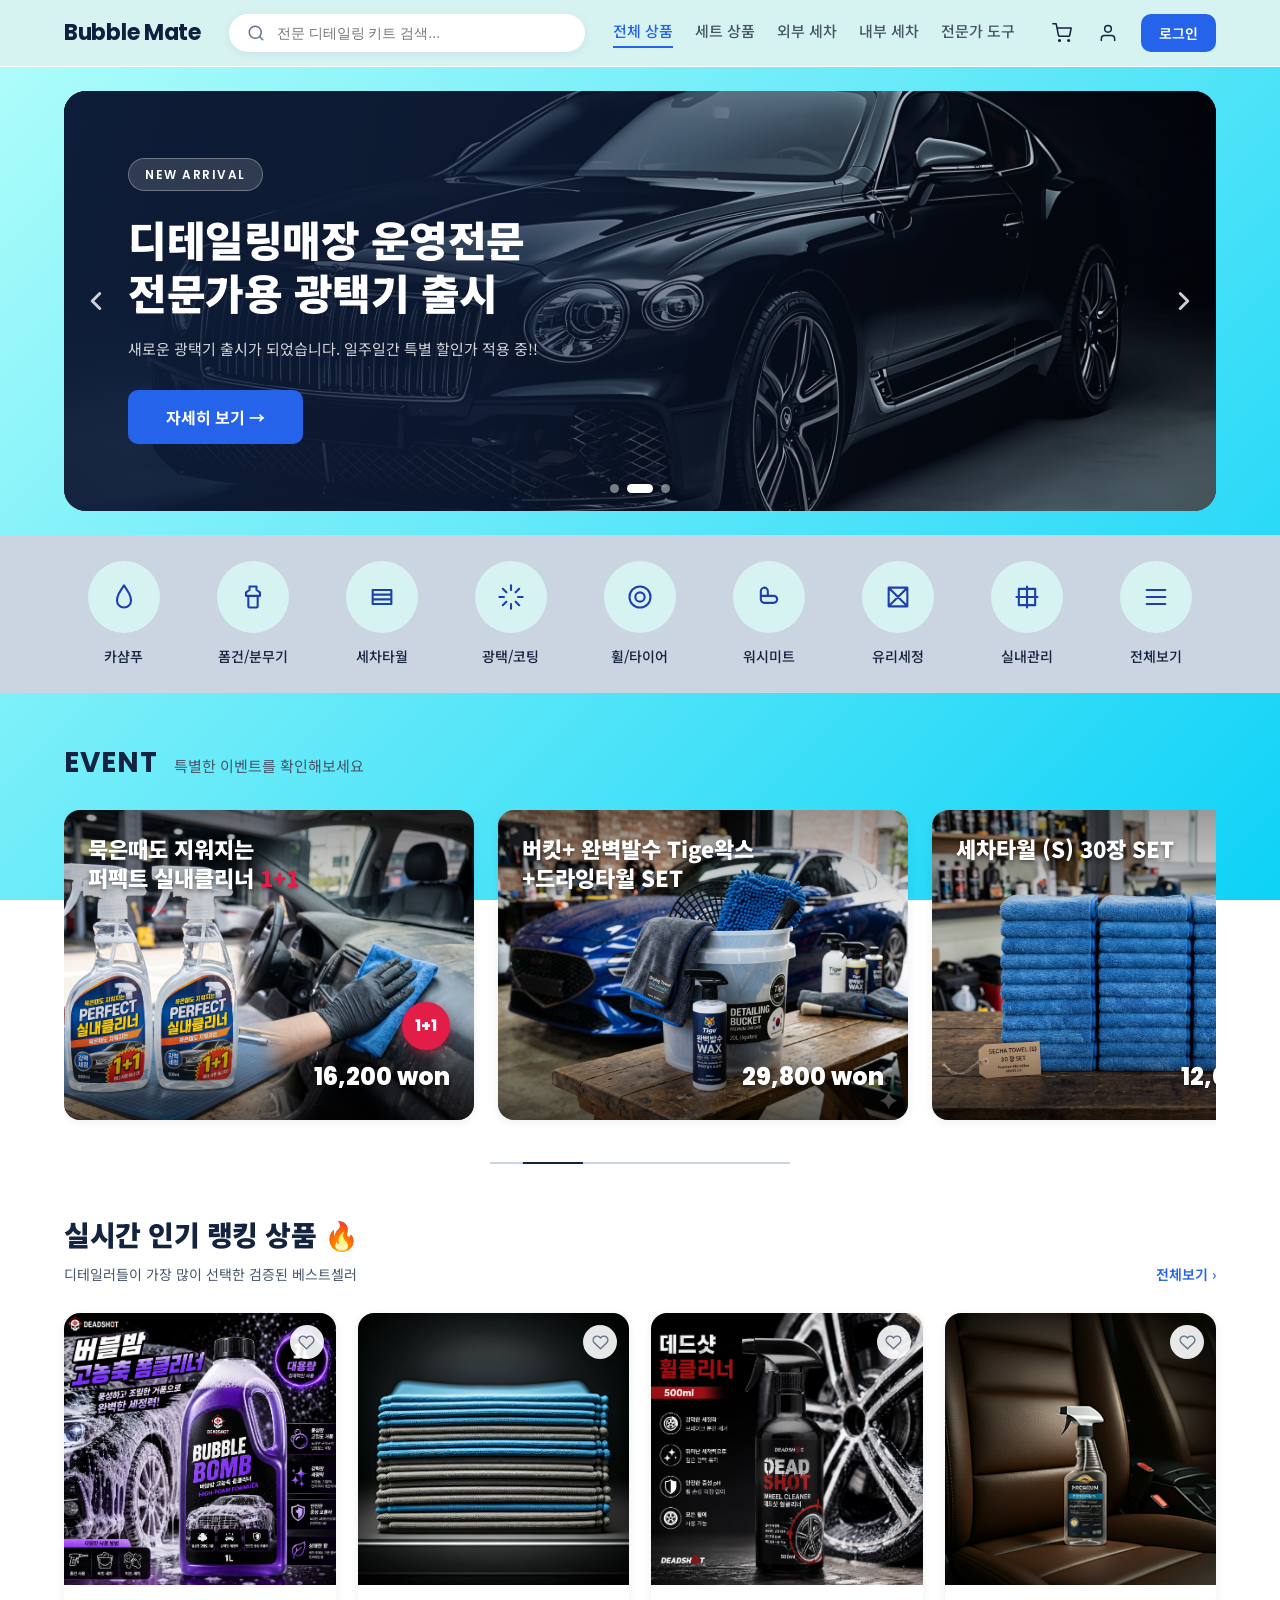
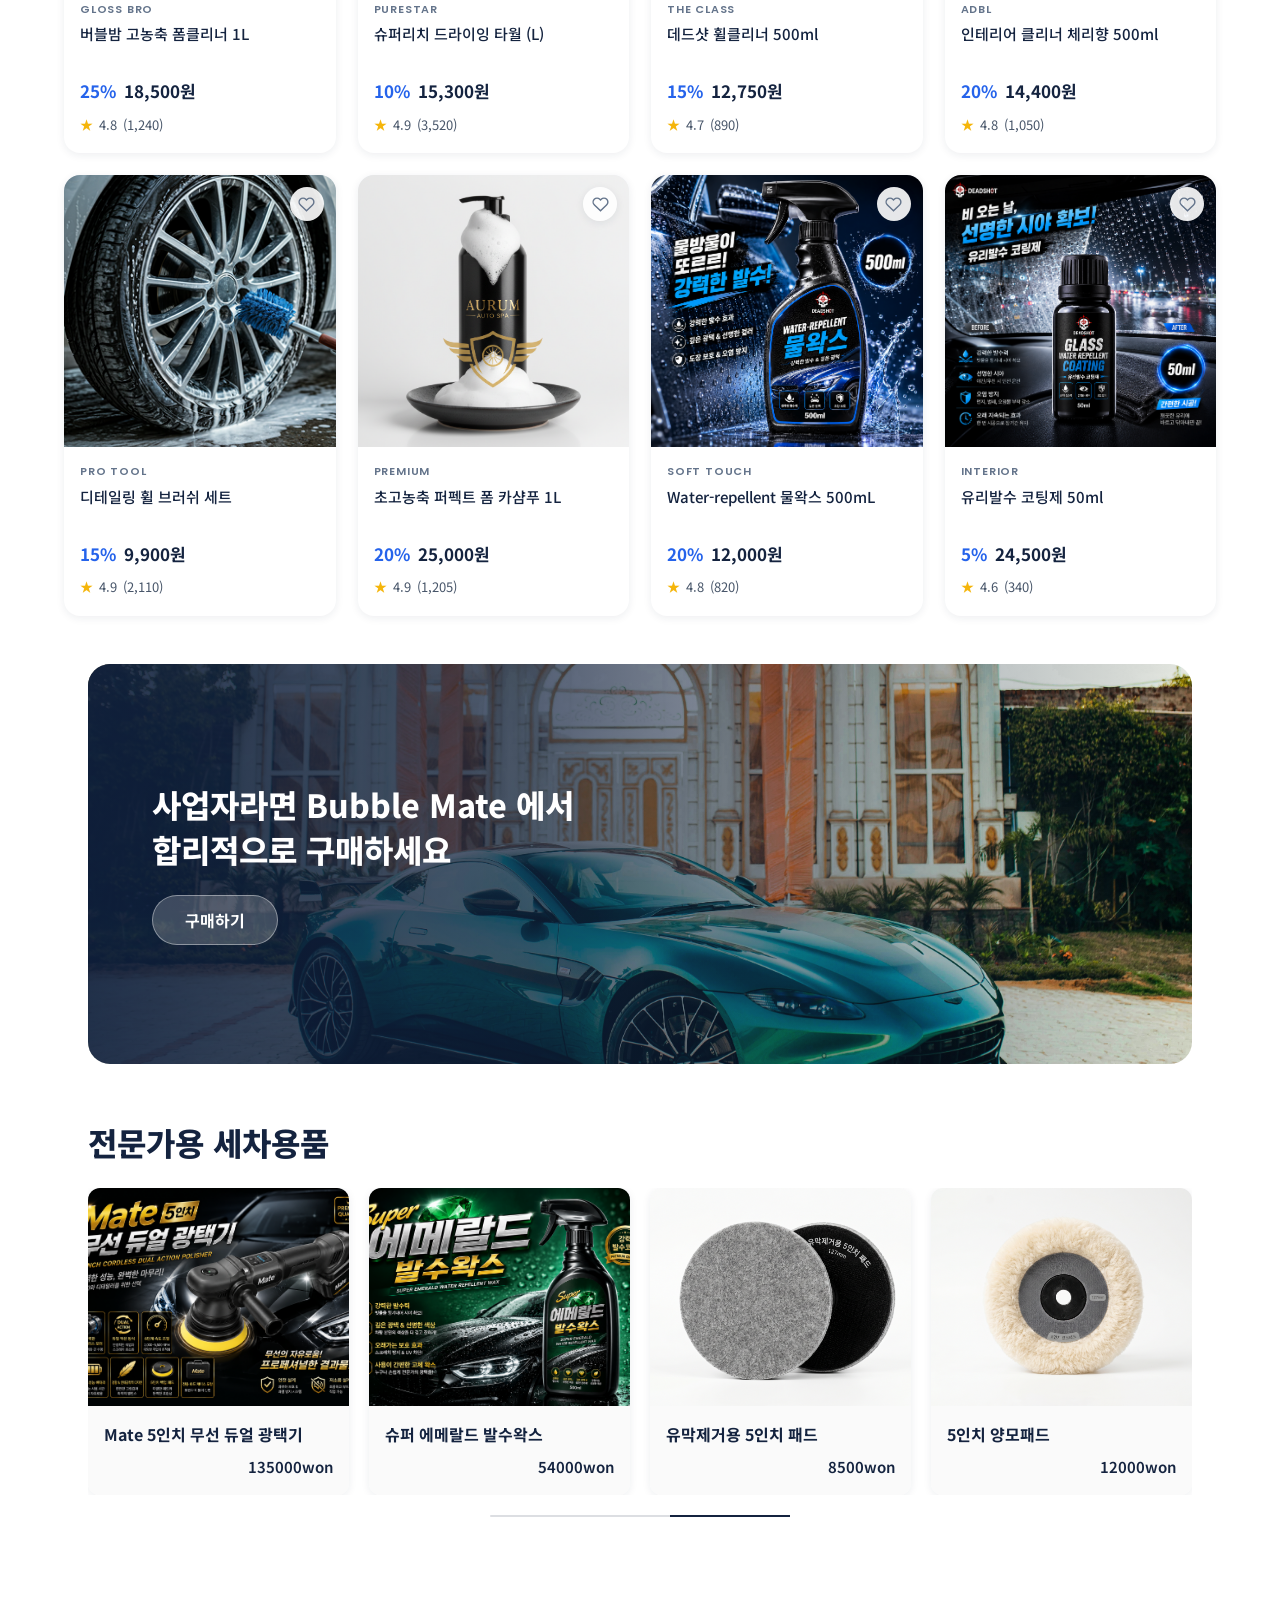
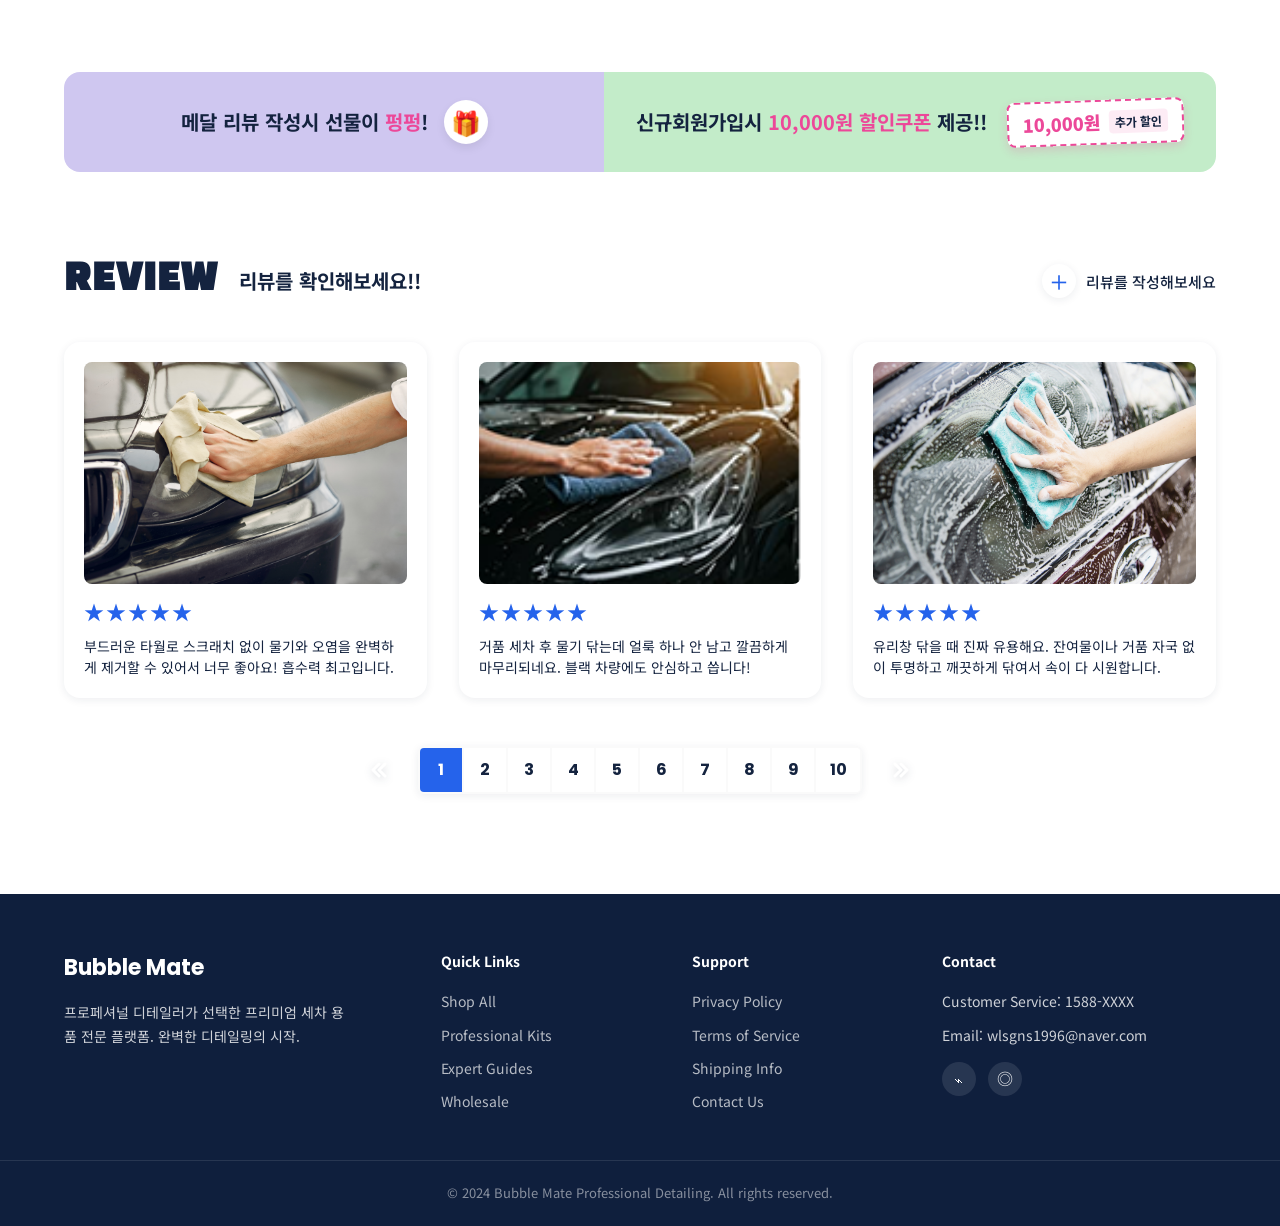
==== index.html @ 067a36ad "Integrate Naver Login SDK with custom button and handle callback login status" ====
<!DOCTYPE html>
<html lang="ko">
<head>
  <meta charset="UTF-8">
  <meta name="viewport" content="width=device-width, initial-scale=1.0">
  <title>Bubble Mate — 프로페셔널 디테일링 용품</title>
  <link rel="preconnect" href="https://fonts.googleapis.com">
  <link rel="preconnect" href="https://fonts.gstatic.com" crossorigin>
  <link href="https://fonts.googleapis.com/css2?family=Black+Han+Sans&family=Noto+Sans+KR:wght@400;500;700;900&family=Poppins:wght@500;600;700&display=swap" rel="stylesheet">
  <link rel="stylesheet" href="style.css">
</head>
<body>

  <!-- ===================== HEADER ===================== -->
  <header class="site-header" id="siteHeader">
    <div class="header-inner">
      <a href="#" class="logo" id="logoHome">Bubble Mate</a>

      <div class="search-box">
        <svg viewBox="0 0 24 24" class="search-icon" aria-hidden="true"><path d="M21 21l-4.35-4.35M11 19a8 8 0 1 0 0-16 8 8 0 0 0 0 16z"/></svg>
        <input type="text" id="searchInput" placeholder="전문 디테일링 키트 검색...">
      </div>

      <nav class="main-nav" aria-label="주요 메뉴">
        <a href="#" class="nav-link active">전체 상품</a>
        <a href="#" class="nav-link">세트 상품</a>
        <a href="#" class="nav-link">외부 세차</a>
        <a href="#" class="nav-link">내부 세차</a>
        <a href="#" class="nav-link">전문가 도구</a>
      </nav>

      <div class="header-icons">
        <button class="icon-btn" id="cartBtn" aria-label="장바구니" style="position:relative;">
          <svg viewBox="0 0 24 24" aria-hidden="true"><circle cx="9" cy="21" r="1"/><circle cx="20" cy="21" r="1"/><path d="M1 1h4l2.68 13.39a2 2 0 0 0 2 1.61h9.72a2 2 0 0 0 2-1.61L23 6H6"/></svg>
          <span class="cart-badge" id="cartBadge" hidden>0</span>
        </button>
        <button class="icon-btn" aria-label="내 계정">
          <svg viewBox="0 0 24 24" aria-hidden="true"><path d="M20 21v-2a4 4 0 0 0-4-4H8a4 4 0 0 0-4 4v2"/><circle cx="12" cy="7" r="4"/></svg>
        </button>
        <div id="userProfile" style="display:none; align-items:center; gap:8px;">
          <span style="font-size:14px; font-weight:600;"><span id="userNameText"></span>님</span>
          <button id="logoutBtn" style="background:var(--gray-200); border:none; padding:6px 10px; border-radius:4px; font-size:12px; cursor:pointer;">로그아웃</button>
        </div>
        <button class="login-btn" id="headerLoginBtn">로그인</button>
      </div>
    </div>
  </header>

  <!-- ===================== MAIN VIEW (홈) ===================== -->
  <main id="homeView">

    <!-- ---------- 히어로 배너 (캐러셀) ---------- -->
    <section class="hero" aria-label="프로모션 배너">
      <div class="hero-track" id="heroTrack">
        <!-- JS가 슬라이드를 채움 -->
      </div>
      <button class="hero-arrow hero-prev" id="heroPrev" aria-label="이전 배너">
        <svg viewBox="0 0 24 24" aria-hidden="true"><polyline points="15 18 9 12 15 6"/></svg>
      </button>
      <button class="hero-arrow hero-next" id="heroNext" aria-label="다음 배너">
        <svg viewBox="0 0 24 24" aria-hidden="true"><polyline points="9 18 15 12 9 6"/></svg>
      </button>
      <div class="hero-dots" id="heroDots" aria-hidden="true"></div>
    </section>

    <!-- ---------- 카테고리 ---------- -->
    <nav class="category-bar" aria-label="상품 카테고리">
      <ul class="category-list" id="categoryList">
        <!-- JS가 카테고리를 채움 -->
      </ul>
    </nav>

    <!-- ---------- EVENT ---------- -->
    <section class="event-section">
      <div class="event-head">
        <h2 class="event-title">EVENT</h2>
        <span class="event-sub">특별한 이벤트를 확인해보세요</span>
      </div>
      <div class="event-slider">
        <div class="event-track" id="eventTrack">
          <!-- 1번째 카드 -->
          <div class="event-card">
            <img src="img_001/car_001.png" alt="노터치 버그클리너 1+1 이미지" onerror="this.src=''; this.className='img-ph'; this.alt='여기에 노터치 버그클리너 1+1 이미지 넣으세요';">
            <div class="event-overlay">
              <h3 class="event-name">노터치 버그클리너 1+1</h3>
              <div class="event-bottom">
                <span class="event-price">9,500 won</span>
              </div>
            </div>
          </div>
          <!-- 2번째 카드 (신규 디자인 1) -->
          <div class="event-card">
            <img src="img_001/410.png" alt="퍼펙트 실내클리너 1+1 이미지" onerror="this.src=''; this.className='img-ph'; this.alt='퍼펙트 실내클리너 1+1 이미지';">
            <div class="event-overlay">
              <h3 class="event-name">묵은때도 지워지는<br>퍼펙트 실내클리너 <span style="color: var(--red);">1+1</span></h3>
              <div class="event-bottom">
                <div class="event-badge-red">1+1</div>
                <span class="event-price">16,200 won</span>
              </div>
            </div>
          </div>
          <!-- 3번째 카드 (신규 디자인 2) -->
          <div class="event-card">
            <img src="img_001/car_003.png" alt="버킷, Tige왁스, 드라잉타월 SET 이벤트 이미지" onerror="this.src=''; this.className='img-ph'; this.alt='Tige왁스 SET 이미지';">
            <div class="event-overlay">
              <h3 class="event-name">버킷+ 완벽발수 Tige왁스<br>+드라잉타월 SET</h3>
              <div class="event-bottom">
                <span class="event-price">29,800 won</span>
              </div>
            </div>
          </div>
          <!-- 4번째 카드 (신규 디자인 3) -->
          <div class="event-card">
            <img src="img_001/tower_002.png" alt="세차타월 (S) 30장 SET 이벤트 이미지" onerror="this.src=''; this.className='img-ph'; this.alt='세차타월 (S) 30장 SET 이미지';">
            <div class="event-overlay">
              <h3 class="event-name">세차타월 (S) 30장 SET</h3>
              <div class="event-bottom">
                <div class="event-badge-red">20%</div>
                <span class="event-price">12,000 won</span>
              </div>
            </div>
          </div>
          <!-- 5번째 카드 (신규 디자인 4) -->
          <div class="event-card">
            <img src="img_001/car_004.png" alt="알카리성 클리너 1L 1+1 이미지" onerror="this.src=''; this.className='img-ph'; this.alt='알카리성 클리너 1L 1+1 이미지';">
            <div class="event-overlay">
              <h3 class="event-name">효과 최고 알카리성 클리너 1L<br><span style="color: var(--red);">1+1</span></h3>
              <div class="event-bottom">
                <span class="event-price">16,500 won</span>
              </div>
            </div>
          </div>
          <!-- 슬라이드를 위한 1번째 카드 복제 -->
          <div class="event-card">
            <img src="img_001/car_001.png" alt="노터치 버그클리너 1+1 이미지" onerror="this.src=''; this.className='img-ph'; this.alt='여기에 노터치 버그클리너 1+1 이미지 넣으세요';">
            <div class="event-overlay">
              <h3 class="event-name">노터치 버그클리너 1+1</h3>
              <div class="event-bottom">
                <span class="event-price">9,500 won</span>
              </div>
            </div>
          </div>
          <!-- 슬라이드를 위한 2번째 카드 복제 -->
          <div class="event-card">
            <img src="img_001/410.png" alt="퍼펙트 실내클리너 1+1 이미지" onerror="this.src=''; this.className='img-ph'; this.alt='퍼펙트 실내클리너 1+1 이미지';">
            <div class="event-overlay">
              <h3 class="event-name">묵은때도 지워지는<br>퍼펙트 실내클리너 <span style="color: var(--red);">1+1</span></h3>
              <div class="event-bottom">
                <div class="event-badge-red">1+1</div>
                <span class="event-price">16,200 won</span>
              </div>
            </div>
          </div>
          <!-- 슬라이드를 위한 3번째 카드 복제 -->
          <div class="event-card">
            <img src="img_001/car_003.png" alt="버킷, Tige왁스, 드라잉타월 SET 이벤트 이미지" onerror="this.src=''; this.className='img-ph'; this.alt='Tige왁스 SET 이미지';">
            <div class="event-overlay">
              <h3 class="event-name">버킷+ 완벽발수 Tige왁스<br>+드라잉타월 SET</h3>
              <div class="event-bottom">
                <span class="event-price">29,800 won</span>
              </div>
            </div>
          </div>
          <!-- 슬라이드를 위한 4번째 카드 복제 -->
          <div class="event-card">
            <img src="img_001/tower_002.png" alt="세차타월 (S) 30장 SET 이벤트 이미지" onerror="this.src=''; this.className='img-ph'; this.alt='세차타월 (S) 30장 SET 이미지';">
            <div class="event-overlay">
              <h3 class="event-name">세차타월 (S) 30장 SET</h3>
              <div class="event-bottom">
                <div class="event-badge-red">20%</div>
                <span class="event-price">12,000 won</span>
              </div>
            </div>
          </div>
          <!-- 슬라이드를 위한 5번째 카드 복제 -->
          <div class="event-card">
            <img src="img_001/car_004.png" alt="알카리성 클리너 1L 1+1 이미지" onerror="this.src=''; this.className='img-ph'; this.alt='알카리성 클리너 1L 1+1 이미지';">
            <div class="event-overlay">
              <h3 class="event-name">효과 최고 알카리성 클리너 1L<br><span style="color: var(--red);">1+1</span></h3>
              <div class="event-bottom">
                <span class="event-price">16,500 won</span>
              </div>
            </div>
          </div>
        </div>
      </div>
      <div class="event-progress">
        <div class="event-progress-bar" id="eventProgressBar"></div>
      </div>
    </section>

    <!-- ---------- 실시간 인기 랭킹 ---------- -->
    <section class="ranking">
      <div class="section-head">
        <div>
          <h2 class="section-title">실시간 인기 랭킹 상품 🔥</h2>
          <p class="section-sub">디테일러들이 가장 많이 선택한 검증된 베스트셀러</p>
        </div>
        <a href="#" class="see-all">전체보기 ›</a>
      </div>
      <div class="product-grid" id="productGrid">
        <!-- JS가 상품 카드 8개를 채움 -->
      </div>

    <!-- ---------- 사업자 배너 ---------- -->
    <div class="business-banner">
      <div class="business-banner-content">
        <h2>사업자라면 Bubble Mate 에서<br>합리적으로 구매하세요</h2>
        <button class="business-btn" onclick="alert('카테고리 상품 준비 중입니다.');">구매하기</button>
      </div>
      
      <!-- 전문가용 세차용품 섹션 -->
      <div class="expert-section">
        <h2 class="expert-section-title">전문가용 세차용품</h2>
        <div class="expert-slider">
          <div class="expert-track" id="expertTrack">
            <!-- 1번째 카드 -->
            <div class="expert-card" onclick="openDetail('pro-crystal-coating')">
              <div class="expert-card-img">
                <img src="img_001/Expert_001.png" alt="크리스탈 유리막코팅제">
              </div>
              <div class="expert-card-info">
                <p class="expert-card-name">크리스탈 유리막코팅제</p>
                <p class="expert-card-price">84000won</p>
              </div>
            </div>
            <!-- 2번째 카드 -->
            <div class="expert-card" onclick="openDetail('pro-snowfoam-bottle')">
              <div class="expert-card-img">
                <img src="img_001/snow.png" alt="탈부착 스노우폼 통">
              </div>
              <div class="expert-card-info">
                <p class="expert-card-name">탈부착 스노우폼 통</p>
                <p class="expert-card-price">21000won</p>
              </div>
            </div>
            <!-- 3번째 카드 -->
            <div class="expert-card" onclick="openDetail('pro-high-sprayer')">
              <div class="expert-card-img">
                <img src="img_001/rap.png" alt="고압축분무기">
              </div>
              <div class="expert-card-info">
                <p class="expert-card-name">고압축분무기</p>
                <p class="expert-card-price">34000won</p>
              </div>
            </div>
            <!-- 4번째 카드 -->
            <div class="expert-card" onclick="openDetail('pro-leather-coating')">
              <div class="expert-card-img">
                <img src="img_001/Leather_Coating.png" alt="가죽코팅제">
              </div>
              <div class="expert-card-info">
                <p class="expert-card-name">가죽코팅제</p>
                <p class="expert-card-price">45000won</p>
              </div>
            </div>
            <!-- 5번째 카드 -->
            <div class="expert-card" onclick="openDetail('pro-dual-polisher')">
              <div class="expert-card-img">
                <img src="img_001/Specialist.png" alt="Mate 5인치 무선 듀얼 광택기">
              </div>
              <div class="expert-card-info">
                <p class="expert-card-name">Mate 5인치 무선 듀얼 광택기</p>
                <p class="expert-card-price">135000won</p>
              </div>
            </div>
            <!-- 6번째 카드 -->
            <div class="expert-card" onclick="openDetail('pro-emerald-wax')">
              <div class="expert-card-img">
                <img src="img_001/Expert_002.png" alt="슈퍼 에메랄드 발수왁스">
              </div>
              <div class="expert-card-info">
                <p class="expert-card-name">슈퍼 에메랄드 발수왁스</p>
                <p class="expert-card-price">54000won</p>
              </div>
            </div>
            <!-- 7번째 카드 -->
            <div class="expert-card" onclick="openDetail('pro-glass-pad')">
              <div class="expert-card-img">
                <img src="img_001/you.png" alt="유막제거용 5인치 패드">
              </div>
              <div class="expert-card-info">
                <p class="expert-card-name">유막제거용 5인치 패드</p>
                <p class="expert-card-price">8500won</p>
              </div>
            </div>
            <!-- 8번째 카드 -->
            <div class="expert-card" onclick="openDetail('pro-wool-pad')">
              <div class="expert-card-img">
                <img src="img_001/yaumg.png" alt="5인치 양모패드">
              </div>
              <div class="expert-card-info">
                <p class="expert-card-name">5인치 양모패드</p>
                <p class="expert-card-price">12000won</p>
              </div>
            </div>
          </div>
        </div>
        <div class="expert-progress">
          <div class="expert-progress-bar" id="expertProgressBar"></div>
        </div>
      </div>
    </div>
</section>

    <!-- ---------- 프로모션 배너 2칸 ---------- -->
    <section class="promo-strip" aria-label="이벤트 안내">
      <div class="promo-card promo-purple" style="display: flex; align-items: center; justify-content: center; gap: 16px;">
        <span>메달 리뷰 작성시 선물이 <strong>펑펑</strong>!</span>
        <div class="gift-box" id="giftBox" style="cursor: pointer; transition: transform 0.2s;" onmouseover="this.style.transform='scale(1.2)'" onmouseout="this.style.transform='scale(1)'" title="선물상자를 클릭해보세요!">🎁</div>
      </div>
      <div class="promo-card promo-green" style="display: flex; align-items: center; justify-content: center; gap: 20px;">
        <span>신규회원가입시 <strong>10,000원 할인쿠폰</strong> 제공!!</span>
        <div class="coupon-badge">
          <span class="coupon-val">10,000원</span>
          <span class="coupon-txt">추가 할인</span>
        </div>
      </div>
    </section>

    <!-- ---------- 리뷰 ---------- -->
    <section class="review-section">
      <div class="review-head">
        <h2 class="review-title">REVIEW</h2>
        <span class="review-sub">리뷰를 확인해보세요!!</span>
        <button class="review-write">
          <span class="review-plus">＋</span> 리뷰를 작성해보세요
        </button>
      </div>
      <div class="review-grid" id="reviewGrid">
        <!-- JS가 리뷰를 채움 -->
      </div>

      <!-- 리뷰 페이지네이션 -->
      <div class="review-pagination">
        <button class="pagi-arrow pagi-prev" aria-label="이전 페이지">
          <svg viewBox="0 0 24 24" aria-hidden="true">
            <polyline points="17 18 11 12 17 6"></polyline>
            <polyline points="11 18 5 12 11 6"></polyline>
          </svg>
        </button>
        <div class="pagi-numbers">
          <button class="pagi-number active">1</button>
          <button class="pagi-number">2</button>
          <button class="pagi-number">3</button>
          <button class="pagi-number">4</button>
          <button class="pagi-number">5</button>
          <button class="pagi-number">6</button>
          <button class="pagi-number">7</button>
          <button class="pagi-number">8</button>
          <button class="pagi-number">9</button>
          <button class="pagi-number">10</button>
        </div>
        <button class="pagi-arrow pagi-next" aria-label="다음 페이지">
          <svg viewBox="0 0 24 24" aria-hidden="true">
            <polyline points="7 18 13 12 7 6"></polyline>
            <polyline points="13 18 19 12 13 6"></polyline>
          </svg>
        </button>
      </div>
    </section>

    <!-- ---------- 푸터 ---------- -->
    <footer class="site-footer">
      <div class="footer-inner">
        <div class="footer-brand">
          <h3>Bubble Mate</h3>
          <p>프로페셔널 디테일러가 선택한 프리미엄 세차 용품 전문 플랫폼. 완벽한 디테일링의 시작.</p>
        </div>
        <div class="footer-col">
          <h4>Quick Links</h4>
          <a href="#">Shop All</a>
          <a href="#">Professional Kits</a>
          <a href="#">Expert Guides</a>
          <a href="#">Wholesale</a>
        </div>
        <div class="footer-col">
          <h4>Support</h4>
          <a href="#">Privacy Policy</a>
          <a href="#">Terms of Service</a>
          <a href="#">Shipping Info</a>
          <a href="#">Contact Us</a>
        </div>
        <div class="footer-col">
          <h4>Contact</h4>
          <p class="footer-contact">Customer Service: 1588-XXXX</p>
          <p class="footer-contact">Email: wlsgns1996@naver.com</p>
          <div class="footer-social">
            <span class="social-dot" aria-label="관리자 페이지" onclick="location.href='admin.html'">⌁</span>
            <span class="social-dot" aria-hidden="true">◎</span>
          </div>
        </div>
      </div>
      <div class="footer-bottom">© 2024 Bubble Mate Professional Detailing. All rights reserved.</div>
    </footer>
  </main>

  <!-- ===================== DETAIL VIEW (상세) ===================== -->
  <main id="detailView" hidden>

    <!-- 스켈레톤 로딩 UI -->
    <div class="skeleton-view" id="skeletonView" hidden>
      <div class="skeleton-left">
        <div class="skeleton-box skeleton-main-img"></div>
        <div class="skeleton-thumbs">
          <div class="skeleton-box skeleton-thumb"></div>
          <div class="skeleton-box skeleton-thumb"></div>
          <div class="skeleton-box skeleton-thumb"></div>
        </div>
      </div>
      <div class="skeleton-right">
        <div class="skeleton-box skeleton-text-lg"></div>
        <div class="skeleton-box skeleton-text-sm" style="margin-top:12px;"></div>
        <div class="skeleton-box skeleton-text-sm"></div>
        <div class="skeleton-box skeleton-text-btn"></div>
      </div>
    </div>

    <div id="realDetailContent">

    <!-- ---------- 상품 상단 (갤러리 + 구매패널) ---------- -->
    <section class="detail-top">
      <div class="detail-top-inner">

        <!-- 갤러리 -->
        <div class="gallery">
          <div class="gallery-main" id="galleryMain"></div>
          <div class="gallery-thumbs" id="galleryThumbs">
            <!-- JS가 썸네일을 채움 -->
          </div>
        </div>

        <!-- 구매 패널 -->
        <div class="buy-panel">
          <p class="buy-brand" id="detailBrand"></p>
          <h1 class="buy-name" id="detailName"></h1>

          <div class="buy-rating">
            <span class="stars-y" id="detailStars"></span>
            <span class="rating-num" id="detailRatingNum"></span>
            <span class="rating-count" id="detailRatingCount"></span>
          </div>

          <hr class="buy-divider">

          <div class="buy-price-row">
            <span class="buy-discount" id="detailDiscount"></span>
            <span class="buy-price" id="detailPrice"></span>
          </div>
          <p class="buy-origin" id="detailOrigin"></p>

          <div class="expert-tip">
            <p class="expert-tip-head">
              <svg viewBox="0 0 24 24" class="tip-badge" aria-hidden="true"><path d="M12 2l2.4 7.4H22l-6 4.6 2.3 7.4L12 17l-6.3 4.4L8 14 2 9.4h7.6z"/></svg>
              버블메이트 전문가 팁
            </p>
            <p class="expert-tip-body" id="detailTip"></p>
          </div>

          <div class="qty-row">
            <span class="qty-label">수량</span>
            <div class="qty-control">
              <button class="qty-btn" id="qtyMinus" aria-label="수량 감소">−</button>
              <span class="qty-value" id="qtyValue">1</span>
              <button class="qty-btn" id="qtyPlus" aria-label="수량 증가">＋</button>
            </div>
          </div>

          <div class="buy-actions">
            <button class="btn-inquiry">문의하기</button>
            <button class="btn-purchase">구매하기</button>
          </div>

          <div class="buy-assurance">
            <span><svg viewBox="0 0 24 24" aria-hidden="true"><rect x="1" y="3" width="15" height="13"/><path d="M16 8h4l3 3v5h-7V8z"/><circle cx="5.5" cy="18.5" r="2.5"/><circle cx="18.5" cy="18.5" r="2.5"/></svg> 5만원 이상 무료배송</span>
            <span><svg viewBox="0 0 24 24" aria-hidden="true"><path d="M12 22s8-4 8-10V5l-8-3-8 3v7c0 6 8 10 8 10z"/></svg> 품질 보증</span>
          </div>
        </div>
      </div>
    </section>

    <!-- ---------- 탭 및 상세 콘텐츠 ---------- -->
    <section class="detail-content-section">
      <div class="detail-tabs">
        <button class="tab-btn active" data-tab="tab-detail">상세정보</button>
        <button class="tab-btn" data-tab="tab-review">리뷰(12)</button>
        <button class="tab-btn" data-tab="tab-qna">Q&A</button>
        <button class="tab-btn" data-tab="tab-policy">반품/교환</button>
      </div>

      <div class="tab-content active" id="tab-detail">
        <div class="detail-info-inner">
          <div class="long-detail-img-mock">
            <p>상품 상세 설명 (Long Image Mockup)</p>
            <span>이곳에 보통 아주 긴 세로형 상품 어필 이미지가 들어갑니다.</span>
          </div>
          <h2 class="info-title" style="margin-top:40px;">주요 특징</h2>
          <div class="feature-grid" id="featureGrid">
            <!-- JS가 특징 2개를 채움 -->
          </div>

          <h2 class="info-title" style="margin-top:56px;">사용 방법</h2>
          <ol class="steps" id="stepsList">
            <!-- JS가 사용법 3단계를 채움 -->
          </ol>
        </div>
      </div>

      <div class="tab-content" id="tab-review">
        <div class="detail-info-inner">
          <h2 class="info-title">상품 리뷰</h2>
          <div class="product-reviews-mock">
            <div class="pr-item">
              <div class="pr-stars">★★★★★</div>
              <p class="pr-text">거품이 정말 쫀쫀하고 좋네요! 세정력도 최고입니다. 강추합니다.</p>
              <span class="pr-author">김*수 | 2024-05-12</span>
            </div>
            <div class="pr-item">
              <div class="pr-stars">★★★★☆</div>
              <p class="pr-text">배송이 빠르고 안전하게 와서 좋았습니다. 다음에도 여기서 구매할게요.</p>
              <span class="pr-author">박*민 | 2024-05-10</span>
            </div>
            <div class="pr-item">
              <div class="pr-stars">★★★★★</div>
              <p class="pr-text">향도 좋고 성능도 아주 만족스럽습니다. 인생템 찾은 것 같아요.</p>
              <span class="pr-author">이*진 | 2024-05-08</span>
            </div>
          </div>
        </div>
      </div>

      <div class="tab-content" id="tab-qna">
        <div class="detail-info-inner" style="text-align:center; padding: 60px 0; color: var(--gray-500);">
          <p>등록된 Q&A가 없습니다.</p>
          <button class="btn-purchase" style="margin-top: 16px; width:auto; padding: 0 24px;">문의 글쓰기</button>
        </div>
      </div>

      <div class="tab-content" id="tab-policy">
        <div class="detail-info-inner">
          <h2 class="info-title">반품/교환 안내</h2>
          <p style="font-size:14px; color:var(--gray-600); line-height:1.6;">
            - 상품 수령 후 7일 이내에 교환/반품이 가능합니다.<br>
            - 단순 변심에 의한 교환/반품 시 배송비는 고객 부담입니다.<br>
            - 상품의 택(Tag)을 제거하거나 개봉하여 가치가 훼손된 경우 반품이 불가합니다.
          </p>
        </div>
      </div>
    </section>

    <!-- ---------- 모바일 하단 고정 구매 바 ---------- -->
    <div class="sticky-buy-bar">
      <div class="sticky-buy-inner">
        <div class="sticky-info">
          <span class="sticky-name" id="stickyName">상품명</span>
          <span class="sticky-price" id="stickyPrice">0원</span>
        </div>
        <button class="sticky-btn" id="stickyBuyBtn">구매하기</button>
      </div>
    </div>

    </div> <!-- end of realDetailContent -->

    <!-- ---------- 푸터 (상세용, 뉴스레터 포함) ---------- -->
    <footer class="site-footer">
      <div class="footer-inner">
        <div class="footer-brand">
          <h3>Bubble Mate</h3>
          <p>모든 디테일에서 완벽을 추구하는 전문가와 자동차 애호가를 위한 프리미엄 카케어 브랜드입니다.</p>
        </div>
        <div class="footer-col">
          <h4>빠른 링크</h4>
          <a href="#">개인정보처리방침</a>
          <a href="#">이용약관</a>
          <a href="#">배송 안내</a>
        </div>
        <div class="footer-col">
          <h4>고객 지원</h4>
          <a href="#">문의하기</a>
          <a href="#">도매 문의</a>
          <a href="#">자주 묻는 질문</a>
        </div>
        <div class="footer-col">
          <h4>뉴스레터</h4>
          <div class="newsletter">
            <input type="email" placeholder="이메일 주소">
            <button>구독하기</button>
          </div>
        </div>
      </div>
      <div class="footer-bottom">© 2024 Bubble Mate Professional Detailing. All rights reserved.</div>
    </footer>
  </main>

  <!-- ===================== 옵션 슬라이드업 (구매하기) ===================== -->
  <div class="option-overlay" id="optionOverlay" hidden></div>
  <div class="option-sheet" id="optionSheet" hidden>
    <div class="option-handle"></div>
    <h3 class="option-title">옵션 선택</h3>
    <p class="option-product" id="optionProduct"></p>

    <div class="option-group">
      <label class="option-label">용량 선택</label>
      <div class="option-chips" id="optionChips"></div>
    </div>

    <div class="option-group">
      <label class="option-label">수량</label>
      <div class="qty-control">
        <button class="qty-btn" id="sheetMinus" aria-label="수량 감소">−</button>
        <span class="qty-value" id="sheetQty">1</span>
        <button class="qty-btn" id="sheetPlus" aria-label="수량 증가">＋</button>
      </div>
    </div>

    <div class="option-total">
      <span>총 결제금액</span>
      <strong id="optionTotal"></strong>
    </div>

    <div style="display:flex; gap:10px; margin-bottom: 12px;">
      <button class="toss-btn" id="addCartBtn" style="background:#f1f5f9; color:#1e293b; border:1px solid #fafafa; flex:1;">장바구니 담기</button>
      <button class="toss-btn" id="tossBtn" style="flex:2;">
        <span class="toss-logo">toss</span> pay 결제
      </button>
    </div>
    <button class="option-close" id="optionClose">닫기</button>
  </div>

  <!-- ===================== 로그인 모달 ===================== -->
  <div class="login-overlay" id="loginOverlay" hidden></div>
  <div class="login-modal" id="loginModal" hidden>
    <div class="login-header">
      <button class="login-back" aria-label="뒤로가기">
        <svg viewBox="0 0 24 24"><path d="M15 18l-6-6 6-6"/></svg>
      </button>
      <h2>로그인</h2>
      <button class="login-close" id="loginClose" aria-label="닫기">
        <svg viewBox="0 0 24 24"><path d="M18 6L6 18M6 6l12 12"/></svg>
      </button>
    </div>
    <div class="login-body">
      <h3 class="login-greeting">반가워요!</h3>
      <p class="login-subtext">Bubble Mate 계정으로 로그인하세요</p>
      
      <div class="login-input-group">
        <label>이메일 주소</label>
        <div class="input-wrapper">
          <svg class="input-icon" viewBox="0 0 24 24"><path d="M4 4h16c1.1 0 2 .9 2 2v12c0 1.1-.9 2-2 2H4c-1.1 0-2-.9-2-2V6c0-1.1.9-2 2-2z"/><polyline points="22,6 12,13 2,6"/></svg>
          <input type="email" placeholder="name@example.com">
        </div>
      </div>
      
      <div class="login-input-group">
        <label>비밀번호</label>
        <div class="input-wrapper">
          <svg class="input-icon" viewBox="0 0 24 24"><rect x="3" y="11" width="18" height="11" rx="2" ry="2"/><path d="M7 11V7a5 5 0 0 1 10 0v4"/></svg>
          <input type="password" placeholder="••••••••">
          <svg class="input-icon-right" viewBox="0 0 24 24"><path d="M1 12s4-8 11-8 11 8 11 8-4 8-11 8-11-8-11-8z"/><circle cx="12" cy="12" r="3"/></svg>
        </div>
      </div>
      
      <button class="login-submit" id="loginSubmitBtn">로그인</button>
      
      <div class="login-signup-link">회원가입</div>
      
      <div class="login-divider">
        <span>또는 다음 계정으로 계속하기</span>
      </div>
      
      <button class="social-btn google-btn">
        <img src="https://encrypted-tbn0.gstatic.com/images?q=tbn:ANd9GcQGBWZapsD10zdERWOOUwSN2IeRjgYuH_0jKg&s" alt="Google">
        구글 로그인
      </button>
      
      <button class="social-btn kakao-btn">
        <svg viewBox="0 0 24 24" class="kakao-icon"><path d="M12 3c-5.5 0-10 3.5-10 7.8 0 2.8 1.8 5.2 4.6 6.5l-1 3.8c-.1.3.3.6.6.4l4.3-2.9c.5.1 1 .1 1.5.1 5.5 0 10-3.5 10-7.8S17.5 3 12 3z"/></svg>
        카카오 로그인
      </button>
      
      <button class="social-btn naver-btn">
        <svg viewBox="0 0 24 24" class="naver-icon"><path d="M4 3h4.8l7.2 9.6V3H21v18h-4.8l-7.2-9.6V21H4V3z"/></svg>
        네이버 로그인
      </button>
    </div>
  </div>

  <!-- ===================== 회원가입 모달 ===================== -->
  <div class="signup-modal" id="signupModal" hidden>
    <div class="signup-header">
      <button class="signup-back" id="signupBack" aria-label="뒤로가기">
        <svg viewBox="0 0 24 24"><path d="M15 18l-6-6 6-6"/></svg>
      </button>
      <h2>회원가입</h2>
    </div>
    <div class="signup-body">
      <div class="signup-hero">
        <h2>회원가입</h2>
      </div>
      
      <div class="signup-form">
        <div class="signup-input-group">
          <label>성명</label>
          <div class="signup-input-wrapper">
            <input type="text" placeholder="예: 홍길동">
            <svg class="signup-icon" viewBox="0 0 24 24"><path d="M20 21v-2a4 4 0 0 0-4-4H8a4 4 0 0 0-4 4v2"/><circle cx="12" cy="7" r="4"/></svg>
          </div>
        </div>
        
        <div class="signup-input-group">
          <label>생년월일</label>
          <div class="signup-input-wrapper">
            <input type="text" placeholder="예: 030303">
            <svg class="signup-icon" viewBox="0 0 24 24"><rect x="3" y="4" width="18" height="18" rx="2" ry="2"/><line x1="16" y1="2" x2="16" y2="6"/><line x1="8" y1="2" x2="8" y2="6"/><line x1="3" y1="10" x2="21" y2="10"/></svg>
          </div>
        </div>
        
        <div class="signup-input-group">
          <label>전화번호</label>
          <div class="signup-input-wrapper">
            <input type="tel" placeholder="예: 01012345678">
            <svg class="signup-icon" viewBox="0 0 24 24"><path d="M22 16.92v3a2 2 0 0 1-2.18 2 19.79 19.79 0 0 1-8.63-3.07 19.5 19.5 0 0 1-6-6 19.79 19.79 0 0 1-3.07-8.67A2 2 0 0 1 4.11 2h3a2 2 0 0 1 2 1.72 12.84 12.84 0 0 0 .7 2.81 2 2 0 0 1-.45 2.11L8.09 9.91a16 16 0 0 0 6 6l1.27-1.27a2 2 0 0 1 2.11-.45 12.84 12.84 0 0 0 2.81.7A2 2 0 0 1 22 16.92z"/></svg>
          </div>
        </div>
        
        <div class="signup-input-group">
          <label>차종</label>
          <div class="signup-input-wrapper">
            <input type="text" placeholder="예: bmw3시리즈2015">
            <svg class="signup-icon" viewBox="0 0 24 24"><path d="M14 16H9m10 0h3v-3.15a1 1 0 0 0-.84-.99L16 11l-2.7-3.6a2 2 0 0 0-1.6-.8H9.3a2 2 0 0 0-1.6.8L5 11l-5.16.86a1 1 0 0 0-.84.99V16h3m14 0a2 2 0 1 1-4 0 2 2 0 0 1 4 0zM7 16a2 2 0 1 1-4 0 2 2 0 0 1 4 0z"/></svg>
          </div>
        </div>
        
        <div class="signup-input-group">
          <label>아이디</label>
          <div class="signup-input-wrapper">
            <input type="text" placeholder="아이디를 입력하세요">
            <svg class="signup-icon" viewBox="0 0 24 24"><path d="M12 22s8-4 8-10V5l-8-3-8 3v7c0 6 8 10 8 10z"/><circle cx="12" cy="10" r="3"/><path d="M7 17a5 5 0 0 1 10 0"/></svg>
          </div>
        </div>
        
        <div class="signup-input-group">
          <label>비밀번호</label>
          <div class="signup-input-wrapper">
            <input type="password" placeholder="비밀번호를 입력하세요">
            <svg class="signup-icon" viewBox="0 0 24 24"><rect x="3" y="11" width="18" height="11" rx="2" ry="2"/><path d="M7 11V7a5 5 0 0 1 10 0v4"/></svg>
          </div>
          <span class="signup-helper">비밀번호는 특수문자를 꼭넣어주세요</span>
        </div>
      </div>
      
      <div class="signup-actions">
        <button class="signup-submit">회원가입 &rarr;</button>
      </div>
    </div>
  </div>

  <!-- ===================== 쿠폰 팝업 모달 ===================== -->
  <div class="coupon-modal-overlay" id="couponModalOverlay" hidden></div>
  <div class="coupon-modal" id="couponModal" hidden>
    <button class="coupon-modal-close" id="couponCloseBtn" aria-label="닫기">
      <svg viewBox="0 0 24 24"><path d="M18 6L6 18M6 6l12 12"/></svg>
    </button>
    <div class="coupon-modal-content">
      <div class="coupon-gift-icon">🎁</div>
      <h2>신규 가입 축하 쿠폰!</h2>
      <p class="coupon-desc">Bubble Mate의 회원이 되신 것을 축하드립니다.<br>첫 구매에 사용 가능한 쿠폰이 발급되었습니다.</p>
      
      <div class="coupon-display">
        <div class="coupon-inner-box">
          <span class="coupon-brand">WELCOME COUPON</span>
          <span class="coupon-value">10,000원</span>
          <span class="coupon-condition">30,000원 이상 구매 시 사용 가능</span>
        </div>
      </div>
      
      <button class="coupon-confirm-btn" id="couponConfirmBtn">쿠폰 받기 & 쇼핑하기</button>
    </div>
  </div>

  <!-- ===================== 장바구니 드로어 ===================== -->
  <div class="cart-overlay" id="cartOverlay" hidden></div>
  <div class="cart-drawer" id="cartDrawer" hidden>
    <div class="cart-header">
      <h2>장바구니</h2>
      <button class="cart-close" id="cartClose" aria-label="닫기">
        <svg viewBox="0 0 24 24"><path d="M18 6L6 18M6 6l12 12"/></svg>
      </button>
    </div>
    <div class="cart-body" id="cartBody">
      <!-- JS가 장바구니 아이템 채움 -->
    </div>
    <div class="cart-footer">
      <div class="cart-total">
        <span>총 결제금액</span>
        <strong id="cartTotalPrice">0원</strong>
      </div>
      <button class="toss-btn" id="cartCheckoutBtn">결제하기</button>
    </div>
  </div>

  <div id="naverIdLogin" style="display:none;"></div>

  <script src="https://static.nid.naver.com/js/naveridlogin_js_sdk_2.0.2.js" charset="utf-8"></script>
  <script src="https://js.tosspayments.com/v1"></script>
  <script src="https://cdn.jsdelivr.net/npm/canvas-confetti@1.6.0/dist/confetti.browser.min.js"></script>
  <script src="products.js"></script>
  <script src="app.js"></script>
</body>
</html>
---- style.css ----
/* =========================================================
   Bubble Mate — 스타일시트
   색상 컨셉: 민트 배경 + 파란 포인트 (피그마 디자인 기준)
   ========================================================= */

:root {
  /* 포인트 (파랑) */
  --blue:        #2563eb;
  --blue-dark:   #1e40af;
  --blue-light:  #3b82f6;
  --navy:        #0f1f3d;   /* 히어로 배너 / 구매버튼 / 푸터 */

  /* 배경 (민트 계열) */
  --mint:        #C1EBE9;
  --mint-soft:   #d7f3f1;
  --cyan-bg:     #5fe3f0;   /* 인기상품 섹션 밝은 시안 */
  --cyan-gradient: linear-gradient(135deg, #B2FEFA 0%, #0ED2F7 100%);
  --cyan-light:  #a8edf5;
  --lilac:       #cfc7f0;   /* 연보라 */
  --green-soft:  #c3ecc9;   /* 연녹색 프로모 */

  /* 중립 */
  --ink:         #14233f;
  --gray-700:    #475569;
  --gray-500:    #64748b;
  --gray-300:    #cbd5e1;
  --gray-100:    #f1f5f9;
  --white:       #ffffff;

  /* 강조 */
  --red:         #e11d48;
  --star:        #f5b50a;
  --pink:        #ec4899;

  --radius:      16px;
  --radius-lg:   22px;
  --shadow-sm:   0 2px 8px rgba(20,35,63,.08);
  --shadow-md:   0 8px 24px rgba(20,35,63,.10);
  --shadow-lg:   0 20px 50px rgba(20,35,63,.18);

  --font-body:   'Noto Sans KR', sans-serif;
  --font-display:'Black Han Sans', sans-serif;
  --font-en:     'Poppins', sans-serif;
}

* { margin: 0; padding: 0; box-sizing: border-box; }

html { scroll-behavior: smooth; }

body {
  font-family: var(--font-body);
  color: var(--ink);
  background: var(--cyan-gradient);
  background-attachment: fixed;
  line-height: 1.6;
  -webkit-font-smoothing: antialiased;
}

img { display: block; max-width: 100%; }
ul, ol { list-style: none; }
a { text-decoration: none; color: inherit; }
button { font-family: inherit; cursor: pointer; border: none; background: none; }
[hidden] { display: none !important; }

/* placeholder 이미지 안내 스타일 (사진 없을 때 보이는 박스) */
img:not([src]), img[src=""] {
  position: relative;
}
.img-ph {
  display: flex;
  align-items: center;
  justify-content: center;
  text-align: center;
  background: repeating-linear-gradient(45deg, #e8eef6, #e8eef6 12px, #dfe7f2 12px, #dfe7f2 24px);
  color: var(--gray-500);
  font-size: 13px;
  font-weight: 500;
  padding: 12px;
  width: 100%;
  height: 100%;
}

/* ===================== HEADER ===================== */
.site-header {
  position: sticky;
  top: 0;
  z-index: 100;
  background: var(--mint-soft);
  border-bottom: 1px solid #fafafa;
}
.header-inner {
  max-width: 1200px;
  margin: 0 auto;
  padding: 14px 24px;
  display: flex;
  align-items: center;
  gap: 28px;
}
.logo {
  font-family: var(--font-en);
  font-weight: 700;
  font-size: 22px;
  color: var(--navy);
  white-space: nowrap;
  letter-spacing: -.3px;
  position: relative;
  display: inline-block;
}
.search-box {
  flex: 1;
  max-width: 420px;
  position: relative;
  display: flex;
  align-items: center;
  background: var(--white);
  border-radius: 999px;
  padding: 0 18px;
  box-shadow: var(--shadow-sm);
}
.search-icon {
  width: 18px; height: 18px;
  fill: none; stroke: var(--gray-500); stroke-width: 2;
  stroke-linecap: round; stroke-linejoin: round;
  flex-shrink: 0;
}
.search-box input {
  border: none; outline: none;
  padding: 11px 12px;
  width: 100%;
  font-size: 14px;
  background: transparent;
  color: var(--ink);
}
.main-nav { display: flex; gap: 22px; }
.nav-link {
  font-size: 15px;
  font-weight: 500;
  color: var(--gray-700);
  padding-bottom: 3px;
  transition: color .15s;
}
.nav-link:hover { color: var(--blue); }
.nav-link.active {
  color: var(--blue);
  border-bottom: 2px solid var(--blue);
}
.header-icons { display: flex; gap: 8px; }
.cart-badge {
  position: absolute;
  top: -4px; right: -4px;
  background: var(--red);
  color: var(--white);
  font-size: 10px;
  font-weight: 700;
  width: 16px; height: 16px;
  border-radius: 50%;
  display: flex;
  align-items: center;
  justify-content: center;
  box-shadow: 0 2px 4px rgba(225,29,72,0.3);
}
.icon-btn {
  width: 38px; height: 38px;
  border-radius: 10px;
  display: grid; place-items: center;
  transition: background .15s;
  position: relative;
}
.icon-btn:hover { background: rgba(37,99,235,.10); }

/* Tooltip effect */
.icon-btn::after {
  content: attr(aria-label);
  position: absolute;
  bottom: -34px;
  left: 50%;
  transform: translateX(-50%) translateY(-5px);
  background-color: var(--ink);
  color: var(--white);
  font-size: 12px;
  font-weight: 500;
  padding: 4px 10px;
  border-radius: 6px;
  white-space: nowrap;
  pointer-events: none;
  opacity: 0;
  visibility: hidden;
  transition: all 0.2s ease;
  z-index: 100;
  box-shadow: var(--shadow-sm);
}
.icon-btn::before {
  content: "";
  position: absolute;
  bottom: -10px;
  left: 50%;
  transform: translateX(-50%) translateY(-5px);
  border-width: 0 5px 5px 5px;
  border-style: solid;
  border-color: transparent transparent var(--ink) transparent;
  opacity: 0;
  visibility: hidden;
  transition: all 0.2s ease;
  pointer-events: none;
  z-index: 100;
}
.icon-btn:hover::after,
.icon-btn:hover::before {
  opacity: 1;
  visibility: visible;
  transform: translateX(-50%) translateY(0);
}
.icon-btn svg {
  width: 20px; height: 20px;
  fill: none; stroke: var(--ink); stroke-width: 1.8;
  stroke-linecap: round; stroke-linejoin: round;
}
.login-btn {
  display: inline-flex;
  align-items: center;
  justify-content: center;
  height: 38px;
  padding: 0 18px;
  border-radius: 10px;
  background: var(--blue);
  color: var(--white);
  font-size: 14px;
  font-weight: 600;
  margin-left: 6px;
  transition: background 0.15s, transform 0.15s;
}
.login-btn:hover {
  background: var(--blue-light);
  transform: translateY(-1px);
}

/* ===================== HERO ===================== */
.hero {
  position: relative;
  max-width: 1200px;
  margin: 24px auto 0;
  padding: 0 24px;
}
.hero-track {
  position: relative;
  border-radius: var(--radius-lg);
  overflow: hidden;
  height: 420px;
  background: var(--navy);
}
.hero-slide {
  position: absolute;
  inset: 0;
  opacity: 0;
  transition: opacity .6s ease;
  display: flex;
  align-items: center;
}
.hero-slide.active { opacity: 1; }
.hero-slide-bg {
  position: absolute; inset: 0;
  width: 100%; height: 100%;
  object-fit: cover;
}
.hero-slide-bg.img-ph { position: absolute; }
.hero-overlay {
  position: absolute; inset: 0;
  background: linear-gradient(100deg,
    rgba(15,31,61,.92) 0%,
    rgba(15,31,61,.72) 38%,
    rgba(15,31,61,.30) 70%,
    rgba(15,31,61,.10) 100%);
}
.hero-content {
  position: relative;
  z-index: 2;
  padding: 0 64px;
  max-width: 560px;
  color: var(--white);
}
.hero-badge {
  display: inline-block;
  background: rgba(255,255,255,.14);
  border: 1px solid rgba(255,255,255,.3);
  color: var(--white);
  font-family: var(--font-en);
  font-size: 12px;
  font-weight: 600;
  letter-spacing: 1.5px;
  padding: 6px 16px;
  border-radius: 999px;
  margin-bottom: 22px;
}
.hero-title {
  font-size: 42px;
  font-weight: 900;
  line-height: 1.25;
  letter-spacing: -.5px;
  margin-bottom: 18px;
}
.hero-desc {
  font-size: 15px;
  line-height: 1.7;
  color: rgba(255,255,255,.82);
  margin-bottom: 28px;
  max-width: 420px;
}
.hero-cta {
  display: inline-flex;
  align-items: center;
  gap: 8px;
  background: var(--blue);
  color: var(--white);
  font-size: 16px;
  font-weight: 700;
  padding: 15px 38px;
  border-radius: 10px;
  transition: transform .15s, background .15s;
}
.hero-cta:hover { background: var(--blue-light); transform: translateY(-2px); }

.hero-arrow {
  position: absolute;
  top: 50%;
  transform: translateY(-50%);
  z-index: 5;
  width: 44px; height: 44px;
  display: grid; place-items: center;
  color: var(--white);
  transition: opacity .15s, transform .15s;
  opacity: .8;
}
.hero-arrow:hover { opacity: 1; transform: translateY(-50%) scale(1.12); }
.hero-arrow svg {
  width: 30px; height: 30px;
  fill: none; stroke: currentColor; stroke-width: 2.4;
  stroke-linecap: round; stroke-linejoin: round;
}
.hero-prev { left: 34px; }
.hero-next { right: 34px; }

.hero-dots {
  position: absolute;
  bottom: 18px; left: 50%;
  transform: translateX(-50%);
  display: flex; gap: 8px;
  z-index: 5;
}
.hero-dot {
  width: 9px; height: 9px;
  border-radius: 999px;
  background: rgba(255,255,255,.45);
  cursor: pointer;
  transition: all .2s;
}
.hero-dot.active { background: var(--white); width: 26px; }

/* ===================== CATEGORY ===================== */
.category-bar {
  background: var(--gray-300);
  margin-top: 24px;
}
.category-list {
  max-width: 1200px;
  margin: 0 auto;
  padding: 26px 24px;
  display: flex;
  justify-content: space-between;
  gap: 10px;
}
.category-item {
  display: flex;
  flex-direction: column;
  align-items: center;
  gap: 12px;
  cursor: pointer;
  flex: 1;
}
.category-icon {
  width: 72px; height: 72px;
  background: var(--mint-soft); /* light blue circle */
  border-radius: 50%;
  display: grid; place-items: center;
  transition: background .15s, transform .15s;
}
.category-item:hover .category-icon {
  background: var(--mint);
  transform: translateY(-3px);
}
.category-icon svg {
  width: 28px; height: 28px;
  fill: none; stroke: var(--blue-dark); stroke-width: 1.8;
  stroke-linecap: round; stroke-linejoin: round;
  transition: stroke .15s;
}
.category-item:hover .category-icon svg { stroke: var(--blue); }
.category-label {
  font-size: 14px;
  font-weight: 500;
  color: var(--ink);
  white-space: nowrap;
}
.category-item.active .category-icon {
  background: var(--blue);
  transform: translateY(-3px);
  box-shadow: 0 4px 12px rgba(37, 99, 235, 0.3);
}
.category-item.active .category-icon svg {
  stroke: var(--white);
}
.category-item.active .category-label {
  color: var(--blue);
  font-weight: 700;
}


/* ===================== EVENT ===================== */
.event-section {
  max-width: 1200px;
  margin: 48px auto 0;
  padding: 0 24px;
}
.event-head {
  display: flex;
  align-items: baseline;
  gap: 16px;
  margin-bottom: 24px;
}
.event-title {
  font-family: var(--font-en);
  font-size: 28px;
  font-weight: 700;
  color: var(--ink);
  letter-spacing: 1px;
}
.event-sub {
  font-size: 15px;
  color: var(--gray-700);
}
.event-slider {
  margin-top: 10px;
}
.event-track {
  display: flex;
  gap: 24px;
  overflow-x: auto;
  scroll-snap-type: x mandatory;
  scroll-behavior: smooth;
  padding-bottom: 12px;
  -ms-overflow-style: none;
  scrollbar-width: none;
}
.event-track::-webkit-scrollbar {
  display: none;
}
.event-card {
  flex: 0 0 410px;
  height: 310px;
  scroll-snap-align: start;
  position: relative;
  background: var(--white);
  border-radius: var(--radius);
  overflow: hidden;
  box-shadow: var(--shadow-sm);
  cursor: pointer;
  transition: transform 0.25s ease, box-shadow 0.25s ease;
}
.event-progress {
  width: 100%;
  max-width: 300px;
  height: 2px;
  background: var(--gray-300);
  margin: 30px auto 0;
  position: relative;
}
.event-progress-bar {
  height: 100%;
  width: 20%;
  background: var(--ink);
  transition: width 0.1s, transform 0.1s;
  transform-origin: left;
}
.event-card:hover {
  transform: translateY(-4px);
  box-shadow: var(--shadow-md);
}
.event-card img,
.event-card .img-ph {
  width: 100%;
  height: 100%;
  object-fit: cover;
  position: absolute;
  top: 0;
  left: 0;
}
.event-overlay {
  position: absolute;
  inset: 0;
  padding: 24px;
  display: flex;
  flex-direction: column;
  justify-content: space-between;
  background: linear-gradient(to bottom, rgba(0,0,0,0.4) 0%, transparent 40%, transparent 70%, rgba(0,0,0,0.6) 100%);
  color: var(--white);
  z-index: 2;
}
.event-name {
  font-size: 22px;
  font-weight: 900;
  text-shadow: 0 2px 4px rgba(0,0,0,0.5);
  line-height: 1.3;
}
.event-bottom {
  display: flex;
  flex-direction: column;
  align-items: flex-end;
  gap: 8px;
}
.event-price {
  font-family: var(--font-en);
  font-size: 24px;
  font-weight: 800;
  text-shadow: 0 2px 4px rgba(0,0,0,0.5);
}
.event-badge-red {
  background: var(--red);
  color: var(--white);
  width: 48px;
  height: 48px;
  border-radius: 50%;
  display: flex;
  align-items: center;
  justify-content: center;
  font-family: var(--font-en);
  font-size: 16px;
  font-weight: 800;
  box-shadow: 0 4px 10px rgba(225, 29, 72, 0.4);
}

/* ===================== BUSINESS BANNER ===================== */
.business-banner {
  max-width: 1200px;
  margin: 48px auto;
  padding: 0 24px;
  padding-bottom: 500px;
  position: relative;
}
.business-banner::before {
  content: "";
  display: block;
  width: calc(100% - 48px);
  height: 400px;
  background-image: url('img_001/dark-ace-studios-AWJWSfH1ozk-unsplash.jpg');
  background-size: cover;
  background-position: center 65%;
  border-radius: var(--radius-lg);
  position: absolute;
  top: 0;
  left: 24px;
  z-index: 1;
}
.business-banner-content {
  position: relative;
  z-index: 2;
  height: 400px;
  display: flex;
  flex-direction: column;
  justify-content: center;
  padding: 0 64px;
  border-radius: var(--radius-lg);
  background: linear-gradient(90deg, rgba(15,31,61,0.9) 0%, rgba(15,31,61,0.7) 40%, transparent 100%);
  color: var(--white);
}
.business-banner h2 {
  font-size: 32px;
  font-weight: 800;
  line-height: 1.4;
  margin-bottom: 24px;
}
.business-btn {
  align-self: flex-start;
  background: rgba(255,255,255,0.2);
  color: var(--white);
  border: 1px solid rgba(255,255,255,0.4);
  font-size: 16px;
  font-weight: 700;
  padding: 12px 32px;
  border-radius: 30px;
  cursor: pointer;
  transition: all 0.2s ease;
}
.business-btn:hover {
  background: var(--white);
  color: var(--navy);
}

/* ===================== EXPERT SECTION ===================== */
.expert-section {
  position: absolute;
  bottom: 24px;
  left: 24px;
  right: 24px;
  height: 420px;
}
.expert-section-title {
  font-size: 28px;
  font-weight: 700;
  color: var(--ink);
  margin-bottom: 20px;
  text-align: left;
}
.expert-slider {
  width: 100%;
}
.expert-track {
  display: flex;
  gap: 20px;
  overflow-x: auto;
  scroll-snap-type: x mandatory;
  scroll-behavior: smooth;
  scrollbar-width: none;
  -ms-overflow-style: none;
}
.expert-track::-webkit-scrollbar {
  display: none;
}
.expert-card {
  flex: 0 0 calc(25% - 15px);
  min-width: 250px;
  background: var(--white);
  border-radius: 12px;
  overflow: hidden;
  box-shadow: var(--shadow-sm);
  cursor: pointer;
  transition: transform 0.2s ease, box-shadow 0.2s ease;
  display: flex;
  flex-direction: column;
}
.expert-card:hover {
  transform: translateY(-4px);
  box-shadow: var(--shadow-md);
}
.expert-card-img {
  aspect-ratio: 1.2 / 1;
  background: #f8fafc;
  display: flex;
  align-items: center;
  justify-content: center;
  overflow: hidden;
}
.expert-card-img img {
  width: 100%;
  height: 100%;
  object-fit: cover;
}
.expert-card-info {
  padding: 16px;
  display: flex;
  flex-direction: column;
  background: #fafafa;
  flex: 1;
}
.expert-card-name {
  font-size: 16px;
  font-weight: 700;
  color: var(--ink);
  margin-bottom: 8px;
  text-align: left;
}
.expert-card-price {
  font-size: 15px;
  font-weight: 600;
  color: var(--ink);
  text-align: right;
  margin-top: auto;
}
.expert-progress {
  width: 100%;
  max-width: 300px;
  height: 2px;
  background: rgba(20, 35, 63, 0.15);
  margin: 20px auto 0;
  position: relative;
  border-radius: 99px;
}
.expert-progress-bar {
  height: 100%;
  width: 40%;
  background: var(--ink);
  transition: transform 0.1s;
  transform-origin: left;
}

/* ===================== RANKING ===================== */
.ranking {
  max-width: 1200px;
  margin: 0 auto;
  padding: 48px 24px 20px;
}
.section-head {
  display: flex;
  justify-content: space-between;
  align-items: flex-end;
  margin-bottom: 28px;
}
.section-title {
  font-size: 28px;
  font-weight: 900;
  color: var(--ink);
  letter-spacing: -.5px;
}
.section-sub {
  font-size: 14px;
  color: var(--gray-700);
  margin-top: 6px;
}
.see-all {
  font-size: 14px;
  font-weight: 600;
  color: var(--blue);
}
.see-all:hover { text-decoration: underline; }

.product-grid {
  display: grid;
  grid-template-columns: repeat(4, 1fr);
  gap: 22px;
}
.product-card {
  background: var(--white);
  border-radius: var(--radius);
  overflow: hidden;
  box-shadow: var(--shadow-sm);
  cursor: pointer;
  transition: transform .18s, box-shadow .18s;
  display: flex;
  flex-direction: column;
}
.product-card:hover {
  transform: translateY(-6px);
  box-shadow: var(--shadow-md);
}
.product-thumb {
  position: relative;
  aspect-ratio: 1 / 1;
  background: var(--gray-100);
  overflow: hidden;
}
.product-thumb img { width: 100%; height: 100%; object-fit: cover; }
.wish-btn {
  position: absolute;
  top: 12px; right: 12px;
  width: 34px; height: 34px;
  border-radius: 999px;
  background: rgba(255,255,255,.9);
  display: grid; place-items: center;
  box-shadow: var(--shadow-sm);
  transition: transform .15s;
}
.wish-btn:hover { transform: scale(1.1); }
.wish-btn svg {
  width: 17px; height: 17px;
  fill: none; stroke: var(--gray-500); stroke-width: 2;
}
.wish-btn.on svg { fill: var(--red); stroke: var(--red); }

.product-body {
  padding: 16px 16px 18px;
  flex: 1;
  display: flex;
  flex-direction: column;
}
.product-brand {
  font-family: var(--font-en);
  font-size: 11px;
  font-weight: 600;
  letter-spacing: .8px;
  color: var(--gray-500);
  margin-bottom: 5px;
}
.product-name {
  font-size: 15px;
  font-weight: 500;
  color: var(--ink);
  margin-bottom: 12px;
  line-height: 1.4;
  min-height: 42px;
}
.product-price-row {
  display: flex;
  align-items: baseline;
  gap: 8px;
  margin-bottom: 10px;
  margin-top: auto;
}
.product-discount {
  font-size: 17px;
  font-weight: 700;
  color: var(--blue);
}
.product-price {
  font-size: 17px;
  font-weight: 700;
  color: var(--ink);
}
.product-rating {
  display: flex;
  align-items: center;
  gap: 6px;
  font-size: 13px;
  color: var(--gray-700);
}
.product-rating .star { color: var(--star); }

/* ===================== PROMO ===================== */
.promo-strip {
  max-width: 1200px;
  margin: 40px auto;
  padding: 0 24px;
  display: grid;
  grid-template-columns: 1fr 1fr;
  gap: 0;
}
.promo-card {
  padding: 28px 32px;
  font-size: 20px;
  font-weight: 700;
  color: var(--ink);
  text-align: center;
  transition: transform 0.3s ease, box-shadow 0.3s ease, filter 0.3s ease;
  cursor: pointer;
  position: relative;
}
.promo-card span {
  white-space: nowrap;
}
.promo-card:hover {
  transform: translateY(-4px);
  box-shadow: 0 12px 30px rgba(0,0,0,0.12);
  filter: brightness(1.05);
  z-index: 2;
}
.promo-purple {
  background: var(--lilac);
  border-radius: var(--radius) 0 0 var(--radius);
}
.promo-green {
  background: var(--green-soft);
  border-radius: 0 var(--radius) var(--radius) 0;
}
.promo-card strong { color: var(--pink); }

.coupon-badge {
  background: var(--white);
  border: 2px dashed var(--pink);
  border-radius: 8px;
  padding: 6px 14px;
  display: flex;
  align-items: center;
  gap: 8px;
  box-shadow: 0 4px 10px rgba(236, 72, 153, 0.2);
  transform: rotate(-2deg);
  transition: transform 0.2s ease;
  cursor: pointer;
  flex-shrink: 0;
  white-space: nowrap;
}
.coupon-badge:hover {
  transform: rotate(0deg) scale(1.05);
}
.coupon-val {
  font-size: 18px;
  font-weight: 900;
  color: var(--pink);
  white-space: nowrap;
}
.coupon-txt {
  font-size: 12px;
  font-weight: 700;
  color: var(--ink);
  background: rgba(236, 72, 153, 0.1);
  padding: 2px 6px;
  border-radius: 4px;
  white-space: nowrap;
}

.gift-box {
  font-size: 24px;
  background: var(--white);
  width: 44px;
  height: 44px;
  border-radius: 50%;
  display: flex;
  align-items: center;
  justify-content: center;
  box-shadow: 0 4px 10px rgba(0, 0, 0, 0.08);
  animation: bounceGift 2.5s infinite;
  cursor: pointer;
}
@keyframes bounceGift {
  0%, 20%, 50%, 80%, 100% { transform: translateY(0); }
  40% { transform: translateY(-10px) rotate(12deg); }
  60% { transform: translateY(-5px) rotate(-12deg); }
}

/* ===================== REVIEW ===================== */
.review-section {
  max-width: 1200px;
  margin: 0 auto;
  padding: 40px 24px 100px;
}
.review-head {
  display: flex;
  align-items: center;
  gap: 22px;
  margin-bottom: 32px;
}
.review-title {
  font-family: var(--font-display);
  font-size: 36px;
  color: var(--ink);
  letter-spacing: 1px;
}
.review-sub {
  font-size: 20px;
  font-weight: 700;
  color: var(--ink);
}
.review-write {
  margin-left: auto;
  display: flex;
  align-items: center;
  gap: 10px;
  font-size: 15px;
  font-weight: 500;
  color: var(--ink);
  transition: color .2s ease;
}
.review-write:hover {
  color: var(--blue);
}
.review-plus {
  width: 34px; height: 34px;
  border-radius: 999px;
  background: var(--white);
  color: var(--blue);
  display: grid; place-items: center;
  font-size: 20px;
  box-shadow: var(--shadow-sm);
  transition: transform .25s ease, background-color .25s ease, color .25s ease, box-shadow .25s ease;
}
.review-write:hover .review-plus {
  transform: scale(1.12) rotate(90deg);
  background-color: var(--blue);
  color: var(--white);
  box-shadow: var(--shadow-md);
}
.review-grid {
  display: grid;
  grid-template-columns: repeat(3, 1fr);
  gap: 32px;
}
.review-item {
  background: var(--white);
  padding: 20px;
  border-radius: var(--radius);
  box-shadow: var(--shadow-sm);
  transition: transform 0.3s ease, box-shadow 0.3s ease;
}
.review-item:hover {
  transform: perspective(1000px) rotateX(3deg) rotateY(-4deg) scale(1.02);
  box-shadow: var(--shadow-lg);
}
.review-item img,
.review-item .img-ph {
  width: 100%;
  aspect-ratio: 16 / 11;
  object-fit: cover;
  border-radius: 8px;
  margin-bottom: 12px;
}
.review-stars { color: var(--blue); font-size: 20px; letter-spacing: 2px; margin-bottom: 8px; }
.review-text {
  font-size: 14px;
  color: var(--ink);
  line-height: 1.5;
}

/* ===================== REVIEW PAGINATION ===================== */
.review-pagination {
  display: flex;
  justify-content: center;
  align-items: center;
  gap: 16px;
  margin-top: 48px;
}
.pagi-arrow {
  width: 44px;
  height: 44px;
  display: grid;
  place-items: center;
  cursor: pointer;
  background: none;
  border: none;
  transition: transform 0.2s;
}
.pagi-arrow svg {
  width: 24px;
  height: 24px;
  fill: none;
  stroke: var(--white);
  stroke-width: 3;
  stroke-linecap: round;
  stroke-linejoin: round;
  filter: drop-shadow(0 2px 4px rgba(20,35,63,0.15));
}
.pagi-arrow:hover {
  transform: scale(1.2);
}
.pagi-arrow:active {
  transform: scale(0.95);
}
.pagi-numbers {
  display: flex;
  border: 2px solid #fafafa;
  border-radius: 6px;
  overflow: hidden;
  background: var(--white);
  box-shadow: var(--shadow-sm);
}
.pagi-number {
  width: 44px;
  height: 44px;
  display: flex;
  align-items: center;
  justify-content: center;
  font-family: var(--font-en);
  font-size: 16px;
  font-weight: 700;
  color: var(--ink);
  background: var(--white);
  border: none;
  border-right: 2px solid #fafafa;
  cursor: pointer;
  transition: background-color 0.15s, color 0.15s;
}
.pagi-number:last-child {
  border-right: none;
}
.pagi-number:hover {
  background-color: var(--mint-soft);
}
.pagi-number.active {
  background-color: var(--blue);
  color: var(--white);
}

/* ===================== FOOTER ===================== */
.site-footer {
  background: var(--navy);
  color: rgba(255,255,255,.8);
}
.footer-inner {
  max-width: 1200px;
  margin: 0 auto;
  padding: 56px 24px 36px;
  display: grid;
  grid-template-columns: 1.6fr 1fr 1fr 1.3fr;
  gap: 40px;
}
.footer-brand h3 {
  font-family: var(--font-en);
  font-size: 22px;
  font-weight: 700;
  color: var(--white);
  margin-bottom: 16px;
}
.footer-brand p { font-size: 14px; line-height: 1.7; max-width: 280px; }
.footer-col h4 {
  font-size: 14px;
  font-weight: 700;
  color: var(--white);
  margin-bottom: 18px;
}
.footer-col a {
  display: block;
  font-size: 14px;
  color: rgba(255,255,255,.7);
  margin-bottom: 11px;
  transition: color .15s;
}
.footer-col a:hover { color: var(--white); }
.footer-contact { font-size: 14px; margin-bottom: 11px; }
.footer-social { display: flex; gap: 12px; margin-top: 16px; }
.social-dot {
  width: 34px; height: 34px;
  border-radius: 999px;
  background: rgba(255,255,255,.1);
  display: grid; place-items: center;
  font-size: 16px;
  color: var(--white);
  cursor: pointer;
  transition: background .25s ease, color .25s ease, transform .25s ease;
}
.social-dot:hover {
  background: var(--cyan-gradient);
  color: var(--navy);
  transform: scale(1.15);
}
.newsletter {
  display: flex;
  background: rgba(255,255,255,.08);
  border-radius: 10px;
  overflow: hidden;
  padding: 5px;
}
.newsletter input {
  flex: 1;
  background: transparent;
  border: none; outline: none;
  padding: 10px 14px;
  color: var(--white);
  font-size: 14px;
}
.newsletter input::placeholder { color: rgba(255,255,255,.45); }
.newsletter button {
  background: var(--blue);
  color: var(--white);
  font-weight: 700;
  font-size: 13px;
  padding: 0 18px;
  border-radius: 8px;
  line-height: 1.2;
}
.footer-bottom {
  border-top: 1px solid rgba(255,255,255,.1);
  text-align: center;
  padding: 22px;
  font-size: 13px;
  color: rgba(255,255,255,.5);
}

/* ===================== DETAIL ===================== */
.detail-top {
  background: var(--mint-soft);
  padding: 40px 0 56px;
}
.detail-top-inner {
  max-width: 1200px;
  margin: 0 auto;
  padding: 0 24px;
  display: grid;
  grid-template-columns: 1fr 1fr;
  gap: 48px;
}
.gallery-main {
  background: var(--white);
  border-radius: var(--radius-lg);
  overflow: hidden;
  aspect-ratio: 1 / 1;
  box-shadow: var(--shadow-sm);
}
.gallery-main img,
.gallery-main .img-ph { width: 100%; height: 100%; object-fit: cover; }
.gallery-thumbs {
  display: grid;
  grid-template-columns: repeat(3, 1fr);
  gap: 14px;
  margin-top: 14px;
}
.gallery-thumb {
  aspect-ratio: 1 / 1;
  border-radius: 12px;
  overflow: hidden;
  border: 2px solid transparent;
  cursor: pointer;
  background: var(--white);
  transition: border-color .15s;
}
.gallery-thumb img,
.gallery-thumb .img-ph { width: 100%; height: 100%; object-fit: cover; }
.gallery-thumb.active { border-color: var(--blue); }

.buy-panel {
  background: var(--white);
  border-radius: var(--radius-lg);
  padding: 40px 38px;
  box-shadow: var(--shadow-md);
  align-self: start;
}
.buy-brand {
  font-family: var(--font-en);
  font-size: 13px;
  font-weight: 600;
  letter-spacing: 1px;
  color: var(--blue);
  margin-bottom: 12px;
}
.buy-name {
  font-size: 30px;
  font-weight: 700;
  line-height: 1.35;
  color: var(--ink);
  margin-bottom: 16px;
}
.buy-rating {
  display: flex;
  align-items: center;
  gap: 8px;
  font-size: 14px;
}
.stars-y { color: var(--star); letter-spacing: 1px; font-size: 15px; }
.rating-num { font-weight: 700; color: var(--ink); }
.rating-count { color: var(--gray-500); }
.buy-divider {
  border: none;
  border-top: 1px solid #fafafa;
  margin: 24px 0;
}
.buy-price-row {
  display: flex;
  align-items: baseline;
  gap: 12px;
}
.buy-discount {
  font-size: 22px;
  font-weight: 700;
  color: var(--red);
}
.buy-price {
  font-size: 34px;
  font-weight: 800;
  color: var(--ink);
  letter-spacing: -.5px;
}
.buy-origin {
  font-size: 15px;
  color: var(--gray-500);
  text-decoration: line-through;
  margin-top: 4px;
}
.expert-tip {
  background: #eef3fe;
  border-left: 4px solid var(--blue);
  border-radius: 10px;
  padding: 18px 20px;
  margin: 26px 0;
}
.expert-tip-head {
  display: flex;
  align-items: center;
  gap: 8px;
  font-size: 14px;
  font-weight: 700;
  color: var(--blue-dark);
  margin-bottom: 8px;
}
.tip-badge {
  width: 17px; height: 17px;
  fill: var(--blue); stroke: none;
}
.expert-tip-body {
  font-size: 14px;
  line-height: 1.7;
  color: var(--gray-700);
}
.qty-row {
  display: flex;
  align-items: center;
  justify-content: space-between;
  margin-bottom: 18px;
}
.qty-label { font-size: 15px; font-weight: 500; color: var(--ink); }
.qty-control {
  display: flex;
  align-items: center;
  border: 1px solid #fafafa;
  border-radius: 10px;
  overflow: hidden;
}
.qty-btn {
  width: 42px; height: 42px;
  font-size: 18px;
  color: var(--gray-700);
  display: grid; place-items: center;
  transition: background .15s;
}
.qty-btn:hover { background: var(--gray-100); }
.qty-value {
  width: 48px;
  text-align: center;
  font-size: 15px;
  font-weight: 600;
  color: var(--ink);
}
.buy-actions {
  display: grid;
  grid-template-columns: 1fr 1.8fr;
  gap: 12px;
  margin-bottom: 22px;
}
.btn-inquiry {
  border: 1px solid #fafafa;
  border-radius: 10px;
  padding: 16px;
  font-size: 15px;
  font-weight: 600;
  color: var(--ink);
  background: var(--white);
  transition: background .15s;
}
.btn-inquiry:hover { background: var(--gray-100); }
.btn-purchase {
  background: var(--navy);
  color: var(--white);
  border-radius: 10px;
  padding: 16px;
  font-size: 16px;
  font-weight: 700;
  transition: background .15s;
}
.btn-purchase:hover { background: #1a2f57; }
.buy-assurance {
  display: flex;
  gap: 24px;
  justify-content: center;
}
.buy-assurance span {
  display: flex;
  align-items: center;
  gap: 7px;
  font-size: 13px;
  color: var(--gray-500);
}
.buy-assurance svg {
  width: 18px; height: 18px;
  fill: none; stroke: var(--gray-500); stroke-width: 1.6;
  stroke-linecap: round; stroke-linejoin: round;
}

/* 상세 정보 (특징/사용법) */
.detail-info {
  background: var(--cyan-light);
  padding: 56px 0;
}
.detail-info-inner {
  max-width: 1200px;
  margin: 0 auto;
  padding: 0 24px;
}
.info-title {
  font-size: 26px;
  font-weight: 700;
  color: var(--ink);
  margin-bottom: 24px;
}
.feature-grid {
  display: grid;
  grid-template-columns: 1fr 1fr;
  gap: 20px;
}
.feature-card {
  background: var(--white);
  border-radius: var(--radius);
  padding: 26px 28px;
  display: flex;
  gap: 18px;
  box-shadow: var(--shadow-sm);
}
.feature-icon {
  flex-shrink: 0;
  width: 44px; height: 44px;
  border-radius: 12px;
  background: var(--navy);
  display: grid; place-items: center;
}
.feature-icon svg {
  width: 22px; height: 22px;
  fill: none; stroke: var(--cyan-bg); stroke-width: 1.8;
  stroke-linecap: round; stroke-linejoin: round;
}
.feature-text h3 {
  font-size: 16px;
  font-weight: 700;
  color: var(--ink);
  margin-bottom: 6px;
}
.feature-text p {
  font-size: 14px;
  line-height: 1.7;
  color: var(--gray-700);
}
.steps {
  position: relative;
  padding-left: 8px;
}
.steps::before {
  content: "";
  position: absolute;
  left: 27px; top: 24px; bottom: 24px;
  width: 2px;
  background: var(--gray-300);
}
.step {
  display: flex;
  gap: 20px;
  margin-bottom: 18px;
  position: relative;
}
.step-num {
  flex-shrink: 0;
  width: 54px; height: 54px;
  border-radius: 999px;
  background: var(--navy);
  color: var(--white);
  display: grid; place-items: center;
  font-family: var(--font-en);
  font-size: 16px;
  font-weight: 600;
  z-index: 1;
}
.step-card {
  flex: 1;
  background: #e9e4f7;
  border-radius: 12px;
  padding: 18px 24px;
}
.step-card h3 {
  font-size: 16px;
  font-weight: 700;
  color: var(--ink);
  margin-bottom: 5px;
}
.step-card p {
  font-size: 14px;
  line-height: 1.7;
  color: var(--gray-700);
}

/* ===================== OPTION SHEET (슬라이드업) ===================== */
.option-overlay {
  position: fixed;
  inset: 0;
  background: rgba(15,31,61,.5);
  z-index: 200;
  animation: fadeIn .25s ease;
}
@keyframes fadeIn { from { opacity: 0; } to { opacity: 1; } }

.option-sheet {
  position: fixed;
  left: 50%;
  top: 50%;
  transform: translate(-50%, -50%);
  width: calc(100% - 32px);
  max-width: 520px;
  background: var(--white);
  border-radius: 24px;
  padding: 28px 28px 32px;
  z-index: 201;
  box-shadow: var(--shadow-lg);
  animation: modalFadeIn .3s cubic-bezier(.16,1,.3,1);
}
@keyframes modalFadeIn {
  from { transform: translate(-50%, -47%) scale(0.95); opacity: 0; }
  to   { transform: translate(-50%, -50%) scale(1); opacity: 1; }
}
.option-handle {
  display: none;
}
.option-title {
  font-size: 19px;
  font-weight: 700;
  color: var(--ink);
  margin-bottom: 4px;
}
.option-product {
  font-size: 14px;
  color: var(--gray-500);
  margin-bottom: 22px;
}
.option-group { margin-bottom: 22px; }
.option-label {
  display: block;
  font-size: 14px;
  font-weight: 600;
  color: var(--ink);
  margin-bottom: 10px;
}
.option-chips { display: flex; flex-wrap: wrap; gap: 10px; }
.option-chip {
  border: 1.5px solid #fafafa;
  border-radius: 10px;
  padding: 11px 18px;
  font-size: 14px;
  color: var(--gray-700);
  transition: all .15s;
}
.option-chip:hover { border-color: var(--blue); }
.option-chip.active {
  border-color: var(--blue);
  background: #eef3fe;
  color: var(--blue);
  font-weight: 600;
}
.option-total {
  display: flex;
  justify-content: space-between;
  align-items: center;
  padding: 18px 0;
  border-top: 1px solid #fafafa;
  margin-bottom: 18px;
}
.option-total span { font-size: 15px; color: var(--gray-700); }
.option-total strong { font-size: 24px; font-weight: 800; color: var(--ink); }
.toss-btn {
  width: 100%;
  background: #0064ff;
  color: var(--white);
  border-radius: 12px;
  padding: 17px;
  font-size: 16px;
  font-weight: 700;
  display: flex;
  align-items: center;
  justify-content: center;
  gap: 8px;
  transition: background .15s;
}
.toss-btn:hover { background: #0052d4; }
.toss-logo {
  font-family: var(--font-en);
  font-weight: 700;
  font-size: 18px;
}
.option-close {
  width: 100%;
  padding: 14px;
  margin-top: 10px;
  font-size: 14px;
  color: var(--gray-500);
}

/* ===================== TOAST ===================== */
.toast {
  position: fixed;
  bottom: 30px; left: 50%;
  transform: translateX(-50%) translateY(20px);
  background: var(--navy);
  color: var(--white);
  padding: 14px 26px;
  border-radius: 999px;
  font-size: 14px;
  font-weight: 500;
  z-index: 2000;
  opacity: 0;
  transition: all .3s;
  box-shadow: var(--shadow-lg);
}
.toast.show { opacity: 1; transform: translateX(-50%) translateY(0); }

/* ===================== LOGIN MODAL ===================== */
.login-overlay {
  position: fixed;
  inset: 0;
  background: rgba(0, 0, 0, 0.4);
  z-index: 1000;
  display: flex;
  align-items: center;
  justify-content: center;
  opacity: 1;
  transition: opacity 0.3s ease;
}
.login-overlay[hidden] {
  display: none;
  opacity: 0;
}
.login-modal {
  position: fixed;
  top: 50%;
  left: 50%;
  transform: translate(-50%, -50%);
  background: var(--white);
  width: 90%;
  max-width: 380px;
  border-radius: 12px;
  box-shadow: var(--shadow-lg);
  z-index: 1001;
  display: flex;
  flex-direction: column;
}
.login-modal[hidden] {
  display: none;
}
.login-header {
  display: flex;
  align-items: center;
  justify-content: space-between;
  padding: 16px 20px;
  border-bottom: 1px solid #fafafa;
}
.login-header h2 {
  font-size: 16px;
  font-weight: 500;
  color: var(--cyan-bg);
  margin: 0;
}
.login-back, .login-close {
  width: 28px;
  height: 28px;
  display: flex;
  align-items: center;
  justify-content: center;
  color: var(--cyan-bg);
}
.login-close { color: var(--gray-500); }
.login-back svg, .login-close svg {
  width: 20px; height: 20px;
  fill: none; stroke: currentColor; stroke-width: 2;
  stroke-linecap: round; stroke-linejoin: round;
}

.login-body {
  padding: 32px 24px;
}
.login-greeting {
  text-align: center;
  font-size: 24px;
  font-weight: 700;
  color: var(--ink);
  margin-bottom: 8px;
}
.login-subtext {
  text-align: center;
  font-size: 14px;
  color: var(--gray-500);
  margin-bottom: 32px;
}
.login-input-group {
  margin-bottom: 16px;
}
.login-input-group label {
  display: block;
  font-size: 12px;
  color: var(--gray-500);
  margin-bottom: 6px;
}
.input-wrapper {
  position: relative;
  display: flex;
  align-items: center;
}
.input-wrapper input {
  width: 100%;
  padding: 12px 14px 12px 42px;
  background: var(--gray-100);
  border: 1px solid transparent;
  border-radius: 8px;
  font-size: 14px;
  color: var(--ink);
  outline: none;
  transition: border-color 0.2s;
}
.input-wrapper input:focus {
  border-color: var(--cyan-bg);
}
.input-icon {
  position: absolute;
  left: 14px;
  width: 18px; height: 18px;
  fill: none; stroke: var(--gray-500); stroke-width: 2;
  stroke-linecap: round; stroke-linejoin: round;
}
.input-icon-right {
  position: absolute;
  right: 14px;
  width: 18px; height: 18px;
  fill: none; stroke: var(--gray-500); stroke-width: 2;
  stroke-linecap: round; stroke-linejoin: round;
  cursor: pointer;
}

.login-submit {
  width: 100%;
  background: #Bce0cd;
  color: var(--ink);
  font-size: 16px;
  font-weight: 700;
  padding: 14px 0;
  border-radius: 8px;
  margin-top: 8px;
  margin-bottom: 16px;
  transition: opacity 0.2s;
}
.login-submit:hover { opacity: 0.9; }

.login-signup-link {
  text-align: center;
  font-size: 15px;
  font-weight: 600;
  color: var(--ink);
  cursor: pointer;
  margin-bottom: 24px;
}

.login-divider {
  display: flex;
  align-items: center;
  text-align: center;
  color: var(--gray-300);
  font-size: 12px;
  margin-bottom: 24px;
}
.login-divider::before, .login-divider::after {
  content: '';
  flex: 1;
  border-bottom: 1px solid #fafafa;
}
.login-divider span {
  padding: 0 10px;
}

.social-btn {
  width: 100%;
  display: flex;
  align-items: center;
  justify-content: center;
  gap: 10px;
  font-size: 15px;
  font-weight: 600;
  padding: 12px 0;
  border-radius: 24px;
  margin-bottom: 12px;
  border: 1px solid transparent;
  transition: transform 0.15s;
}
.social-btn:hover { transform: translateY(-1px); }
.google-btn {
  background: var(--white);
  border-color: #d1d5db;
  color: var(--gray-700);
}
.google-btn img {
  width: 18px; height: 18px;
}
.kakao-btn {
  background: #FEE500;
  color: #391B1B;
}
.kakao-icon {
  width: 18px; height: 18px;
  fill: currentColor;
}
.naver-btn {
  background: #03C75A;
  color: var(--white);
}
.naver-icon {
  width: 18px; height: 18px;
  fill: currentColor;
}

/* ===================== SIGNUP MODAL ===================== */
.signup-modal {
  position: fixed;
  top: 50%;
  left: 50%;
  transform: translate(-50%, -50%);
  background: #f9f9fa;
  width: 90%;
  max-width: 400px;
  max-height: 90vh;
  overflow-y: auto;
  border-radius: 12px;
  box-shadow: var(--shadow-lg);
  z-index: 1002;
  display: flex;
  flex-direction: column;
}
.signup-modal[hidden] {
  display: none;
}
.signup-header {
  display: flex;
  align-items: center;
  padding: 16px 20px;
  background: #ffffff;
}
.signup-header h2 {
  flex: 1;
  font-size: 16px;
  font-weight: 500;
  color: var(--ink);
  text-align: left;
  margin-left: 12px;
}
.signup-back {
  width: 28px;
  height: 28px;
  display: flex;
  align-items: center;
  justify-content: center;
  color: var(--ink);
}
.signup-back svg {
  width: 20px; height: 20px;
  fill: none; stroke: currentColor; stroke-width: 2;
  stroke-linecap: round; stroke-linejoin: round;
}

.signup-body {
  padding: 24px;
}
.signup-hero {
  background: var(--cyan-bg);
  color: var(--ink);
  text-align: center;
  padding: 24px 0;
  border-radius: 30px;
  margin-bottom: 24px;
}
.signup-hero h2 {
  font-size: 24px;
  font-weight: 700;
  margin: 0;
}

.signup-form {
  display: flex;
  flex-direction: column;
  gap: 16px;
}
.signup-input-group label {
  display: block;
  font-size: 13px;
  color: var(--ink);
  margin-bottom: 6px;
  font-weight: 500;
}
.signup-input-wrapper {
  position: relative;
  display: flex;
  align-items: center;
}
.signup-input-wrapper input {
  width: 100%;
  padding: 14px 42px 14px 16px;
  background: transparent;
  border: 1px solid var(--gray-300);
  border-radius: 30px;
  font-size: 14px;
  color: var(--ink);
  outline: none;
  transition: border-color 0.2s;
}
.signup-input-wrapper input:focus {
  border-color: var(--cyan-bg);
}
.signup-icon {
  position: absolute;
  right: 16px;
  width: 20px; height: 20px;
  fill: none; stroke: var(--gray-400); stroke-width: 2;
  stroke-linecap: round; stroke-linejoin: round;
}
.signup-helper {
  display: block;
  font-size: 11px;
  color: #16a34a; /* green color */
  margin-top: 6px;
  margin-left: 12px;
}

.signup-actions {
  display: flex;
  justify-content: flex-end;
  margin-top: 32px;
}
.signup-submit {
  background: var(--cyan-bg);
  color: var(--ink);
  font-size: 15px;
  font-weight: 700;
  padding: 14px 32px;
  border-radius: 30px;
  transition: opacity 0.2s;
}
.signup-submit:hover { opacity: 0.9; }

/* ===================== 반응형 ===================== */
@media (max-width: 1000px) {
  .main-nav { display: none; }
  .product-grid { grid-template-columns: repeat(2, 1fr); }
  .detail-top-inner { grid-template-columns: 1fr; gap: 28px; }
  .footer-inner { grid-template-columns: 1fr 1fr; gap: 32px; }
  .hero-title { font-size: 32px; }
  .hero-content { padding: 0 36px; }
  .review-grid { grid-template-columns: repeat(2, 1fr); gap: 24px; }
  .review-section { padding-bottom: 120px; }
  
  .business-banner::before { height: 300px; }
  .business-banner-content { height: 300px; padding: 0 40px; }
  .business-banner h2 { font-size: 26px; }
  
  /* iPad Mini & Tablet refinements */
  .header-inner { padding: 0 16px; gap: 12px; }
  .logo { font-size: 22px; }
  .search-box { max-width: 280px; }
  #userProfile { gap: 6px !important; }
  #userProfile span { font-size: 13px !important; }
  #userProfile button { padding: 5px 8px !important; font-size: 11px !important; }
  
  .category-list { flex-wrap: wrap; justify-content: center; gap: 16px 24px; }
  .category-item { flex: 0 0 calc(20% - 24px); min-width: 80px; }
  
  .event-card { flex: 0 0 340px; height: 260px; }
  .event-name { font-size: 20px; }
  
  .promo-strip { grid-template-columns: 1fr; gap: 16px; }
}
@media (max-width: 640px) {
  .header-inner { padding: 12px 16px; gap: 8px 12px; flex-wrap: wrap; justify-content: space-between; }
  .logo { font-size: 20px; }
  .search-box { order: 3; flex: 0 0 100%; max-width: 100%; margin-top: 4px; }
  .login-btn { padding: 0 14px; font-size: 13px; height: 34px; margin-left: 4px; }
  .icon-btn { width: 34px; height: 34px; }
  
  #userProfile { gap: 4px !important; }
  #userProfile span { font-size: 12px !important; }
  #userProfile button { padding: 4px 8px !important; font-size: 11px !important; }

  .category-list { flex-wrap: wrap; gap: 18px 0; }
  .category-item { flex: 0 0 33.333%; }
  
  .section-head { flex-direction: column; align-items: flex-start; gap: 8px; margin-bottom: 18px; }
  .section-title { font-size: 20px; }
  .section-sub { font-size: 12px; margin-top: 4px; }
  .see-all { font-size: 13px; align-self: flex-end; }

  .product-grid { grid-template-columns: 1fr 1fr; gap: 14px; }
  .feature-grid { grid-template-columns: 1fr; }
  
  .event-section { padding: 0 16px; margin-top: 36px; }
  .event-track { gap: 16px; }
  .event-card { flex: 0 0 290px; height: 220px; }
  .event-name { font-size: 18px; }
  .event-price { font-size: 20px; }
  .event-badge-red { width: 40px; height: 40px; font-size: 14px; }
  
  .business-banner::before { height: 220px; width: calc(100% - 32px); left: 16px; }
  .business-banner-content { height: 220px; padding: 0 24px; }
  .business-banner h2 { font-size: 20px; margin-bottom: 14px; }
  .business-btn { font-size: 14px; padding: 8px 20px; }

  .promo-strip { grid-template-columns: 1fr; gap: 12px; }
  .promo-card { flex-direction: column; gap: 12px !important; padding: 22px 16px; font-size: 15px; }
  .promo-card span { white-space: normal; word-break: keep-all; }
  .promo-purple { border-radius: var(--radius); }
  .promo-green { border-radius: var(--radius); }
  
  .review-section { padding: 40px 16px 80px; }
  .review-grid { grid-template-columns: 1fr; gap: 16px; }
  .review-head { flex-direction: column; align-items: flex-start; gap: 8px; }
  .review-title { font-size: 26px; }
  .review-sub { font-size: 14px; font-weight: 500; }
  .review-write { margin-left: 0; margin-top: 8px; align-self: flex-start; }

  .tab-btn { font-size: 14px; padding: 12px 0; }
  .detail-tabs { margin-top: 24px; margin-bottom: 20px; }
  .long-detail-img-mock { height: 300px; padding: 20px; }
  .long-detail-img-mock p { font-size: 16px; }
  .long-detail-img-mock span { font-size: 12px; }
  
  .footer-inner { grid-template-columns: 1fr; padding: 40px 16px 24px; }
  .hero-track { height: 340px; }
  .hero-title { font-size: 26px; }
  .hero-content { padding: 0 20px; }
  .hero-arrow { display: none; }
  
  .buy-panel { padding: 28px 22px; }
  .buy-actions { grid-template-columns: 1fr; gap: 10px; }
  .buy-assurance { flex-direction: column; align-items: center; gap: 8px; }
  
  .sticky-name { max-width: 160px; white-space: nowrap; overflow: hidden; text-overflow: ellipsis; }
  
  .option-sheet {
    top: auto;
    bottom: 0;
    left: 0;
    transform: translateY(0);
    width: 100%;
    border-radius: 24px 24px 0 0;
    padding: 24px 24px 34px;
    animation: slideUp 0.3s cubic-bezier(0.16, 1, 0.3, 1);
  }
  @keyframes slideUp {
    from { transform: translateY(100%); }
    to { transform: translateY(0); }
  }
  
  /* 모달창 모바일 최적화 */
  .login-modal { width: 92%; top: 10%; transform: translateX(-50%); }
  .login-body { padding: 24px 20px; }
  .signup-modal { width: 96%; top: 5%; transform: translateX(-50%); max-height: 90vh; }
  .signup-body { padding: 20px 16px; }
  .signup-hero { padding: 18px 0; border-radius: 20px; margin-bottom: 18px; }
  .signup-input-wrapper input { font-size: 13px; padding: 12px 40px 12px 14px; }
  .coupon-modal { padding: 30px 20px; }
  .coupon-display { padding: 16px; }
  
  /* 모바일 상세 페이지 타이포 및 사용법(단계) 개선 */
  .buy-name { font-size: 22px; margin-bottom: 12px; }
  .buy-price { font-size: 26px; }
  .steps::before { display: none; }
  .step { flex-direction: column; gap: 8px; align-items: flex-start; }
  .step-num { width: 36px; height: 36px; font-size: 14px; }
  .step-card { padding: 14px 16px; width: 100%; }
  .toast { bottom: 90px; }
}

/* ===================== CART DRAWER ===================== */
.cart-overlay {
  position: fixed; inset: 0;
  background: rgba(15,31,61,0.5);
  z-index: 1000;
  backdrop-filter: blur(2px);
}
.cart-drawer {
  position: fixed;
  top: 0; right: 0; bottom: 0;
  width: 100%; max-width: 400px;
  background: var(--white);
  z-index: 1001;
  display: flex; flex-direction: column;
  box-shadow: -4px 0 24px rgba(0,0,0,0.1);
  transform: translateX(100%);
  transition: transform 0.3s cubic-bezier(0.4, 0, 0.2, 1);
}
.cart-drawer.open { transform: translateX(0); }
.cart-header {
  padding: 24px;
  display: flex; justify-content: space-between; align-items: center;
  border-bottom: 1px solid #fafafa;
}
.cart-header h2 { font-size: 20px; font-weight: 700; }
.cart-close {
  width: 32px; height: 32px;
  display: grid; place-items: center;
  background: var(--gray-100); border-radius: 50%;
  transition: background 0.2s;
}
.cart-close:hover { background: var(--gray-300); }
.cart-close svg { width: 18px; height: 18px; stroke: var(--ink); stroke-width: 2; fill: none; }
.cart-body {
  flex: 1; overflow-y: auto; padding: 24px;
  display: flex; flex-direction: column; gap: 16px;
}
.cart-item {
  display: flex; justify-content: space-between; align-items: center;
  padding-bottom: 16px; border-bottom: 1px solid #fafafa;
}
.cart-item-info { display: flex; flex-direction: column; gap: 4px; }
.cart-item-name { font-weight: 600; font-size: 15px; }
.cart-item-vol { font-size: 12px; color: var(--gray-500); }
.cart-item-price { font-weight: 700; color: var(--blue); margin-top: 4px; }
.cart-item-del { color: var(--red); font-size: 13px; font-weight: 500; cursor: pointer; padding:4px; transition: opacity 0.2s; }
.cart-item-del:hover { opacity: 0.7; text-decoration: underline; }
.cart-empty { text-align: center; color: var(--gray-500); margin-top: 40px; font-weight: 500; }
.cart-footer {
  padding: 24px; border-top: 1px solid #fafafa;
  background: var(--gray-100);
}
.cart-total {
  display: flex; justify-content: space-between; align-items: center;
  margin-bottom: 16px;
}
.cart-total span { font-size: 15px; color: var(--gray-700); font-weight: 500; }
.cart-total strong { font-size: 22px; font-weight: 800; color: var(--ink); }

/* ===================== DETAIL TABS & CONTENT ===================== */
.detail-content-section {
  max-width: 1200px;
  margin: 0 auto;
  padding: 0 24px 80px; /* added 80px bottom padding to separate from footer */
}
.detail-tabs {
  display: flex;
  border-bottom: 1px solid #fafafa;
  margin-top: 40px;
  margin-bottom: 32px;
}
.tab-btn {
  flex: 1;
  background: transparent;
  border: none;
  padding: 16px 0;
  font-size: 16px;
  font-weight: 600;
  color: var(--gray-500);
  cursor: pointer;
  position: relative;
  transition: color 0.2s;
}
.tab-btn.active {
  color: var(--ink);
}
.tab-btn.active::after {
  content: "";
  position: absolute;
  bottom: -1px;
  left: 0;
  width: 100%;
  height: 2px;
  background: var(--ink);
}
.tab-content {
  display: none;
  animation: fadeIn 0.3s ease;
}
.tab-content.active {
  display: block;
}
@keyframes fadeIn {
  from { opacity: 0; transform: translateY(5px); }
  to { opacity: 1; transform: translateY(0); }
}

.long-detail-img-mock {
  width: 100%;
  height: 600px;
  background: var(--gray-100);
  border: 1px dashed #fafafa;
  display: flex;
  flex-direction: column;
  align-items: center;
  justify-content: center;
  text-align: center;
  color: var(--gray-500);
  margin-bottom: 40px;
  border-radius: 8px;
}
.long-detail-img-mock p { font-size: 20px; font-weight: 700; color: var(--ink); margin-bottom: 8px; }

.product-reviews-mock {
  display: flex;
  flex-direction: column;
  gap: 16px;
}
.pr-item {
  padding: 20px;
  border: 1px solid #fafafa;
  border-radius: 8px;
  background: var(--white);
}
.pr-stars { color: var(--yellow); font-size: 18px; margin-bottom: 8px; }
.pr-text { font-size: 14px; line-height: 1.5; color: var(--ink); margin-bottom: 12px; }
.pr-author { font-size: 12px; color: var(--gray-400); }

/* ===================== STICKY BUY BAR ===================== */
.sticky-buy-bar {
  position: fixed;
  bottom: 0;
  left: 0;
  width: 100%;
  background: var(--white);
  box-shadow: 0 -4px 12px rgba(0,0,0,0.05);
  border-top: 1px solid #fafafa;
  z-index: 900;
  transform: translateY(100%);
  transition: transform 0.3s cubic-bezier(0.4, 0, 0.2, 1);
}
.sticky-buy-bar.show {
  transform: translateY(0);
}
.sticky-buy-inner {
  max-width: 1200px;
  margin: 0 auto;
  padding: 12px 24px;
  display: flex;
  align-items: center;
  justify-content: space-between;
}
.sticky-info { display: flex; flex-direction: column; }
.sticky-name { font-size: 13px; color: var(--gray-500); margin-bottom: 2px; }
.sticky-price { font-size: 16px; font-weight: 700; color: var(--ink); }
.sticky-btn {
  background: var(--blue);
  color: var(--white);
  border: none;
  padding: 12px 24px;
  border-radius: 8px;
  font-size: 15px;
  font-weight: 600;
  cursor: pointer;
}

#detailView {
  padding-bottom: 80px; /* space for sticky bar */
}

/* ===================== IMAGE ZOOM (Magnifier) ===================== */
.gallery-main {
  position: relative;
  overflow: hidden; /* To keep zoom inside */
}
.gallery-main img {
  width: 100%;
  height: 100%;
  object-fit: cover;
  transition: transform 0.15s ease-out;
  transform-origin: center center;
}
.gallery-main.zooming img {
  transform: scale(2); /* Zoom amount */
}

/* ===================== SKELETON UI ===================== */
@keyframes shimmer {
  0% { background-position: -400px 0; }
  100% { background-position: 400px 0; }
}
.skeleton-box {
  background: #f6f7f8;
  background-image: linear-gradient(to right, #f6f7f8 0%, #edeef1 20%, #f6f7f8 40%, #f6f7f8 100%);
  background-repeat: no-repeat;
  background-size: 800px 100%; 
  animation: shimmer 1.2s linear infinite;
  border-radius: 8px;
}
.skeleton-view {
  padding: 40px 24px;
  max-width: 1200px;
  margin: 0 auto;
  display: flex;
  flex-direction: row;
  gap: 40px;
}
@media (max-width: 768px) {
  .skeleton-view { flex-direction: column; }
}
.skeleton-left { flex: 1; display: flex; flex-direction: column; gap: 16px; }
.skeleton-main-img { width: 100%; aspect-ratio: 1; border-radius: 12px; }
.skeleton-thumbs { display: flex; gap: 12px; }
.skeleton-thumb { width: 80px; height: 80px; border-radius: 8px; }
.skeleton-right { flex: 1; display: flex; flex-direction: column; gap: 16px; padding-top: 24px; }
.skeleton-text-lg { width: 70%; height: 32px; }
.skeleton-text-sm { width: 40%; height: 20px; }
.skeleton-text-btn { width: 100%; height: 50px; margin-top: 32px; }

/* ===================== COUPON MODAL ===================== */
.coupon-modal-overlay {
  position: fixed;
  inset: 0;
  background: rgba(15, 31, 61, 0.6);
  backdrop-filter: blur(4px);
  z-index: 1000;
  transition: opacity 0.3s;
}
.coupon-modal {
  position: fixed;
  top: 50%;
  left: 50%;
  transform: translate(-50%, -50%);
  background: var(--white);
  border-radius: var(--radius-lg);
  padding: 40px 32px;
  width: 90%;
  max-width: 420px;
  box-shadow: var(--shadow-lg);
  z-index: 1001;
  text-align: center;
  animation: couponModalPop 0.4s cubic-bezier(0.34, 1.56, 0.64, 1);
}
@keyframes couponModalPop {
  0% { transform: translate(-50%, -40%) scale(0.9); opacity: 0; }
  100% { transform: translate(-50%, -50%) scale(1); opacity: 1; }
}
.coupon-gift-icon {
  font-size: 54px;
  margin-bottom: 16px;
  animation: couponFloatIcon 2s infinite ease-in-out;
}
@keyframes couponFloatIcon {
  0%, 100% { transform: translateY(0); }
  50% { transform: translateY(-8px); }
}
.coupon-modal h2 {
  font-size: 22px;
  font-weight: 800;
  color: var(--navy);
  margin-bottom: 8px;
}
.coupon-desc {
  font-size: 14px;
  color: var(--gray-700);
  line-height: 1.5;
  margin-bottom: 24px;
}
.coupon-display {
  background: linear-gradient(135deg, #ff758c 0%, #ff7eb3 100%);
  border-radius: var(--radius);
  padding: 24px;
  color: var(--white);
  position: relative;
  overflow: hidden;
  margin-bottom: 28px;
  box-shadow: 0 8px 20px rgba(255, 117, 140, 0.3);
}
.coupon-display::before, .coupon-display::after {
  content: "";
  position: absolute;
  top: 50%;
  width: 16px;
  height: 16px;
  background: var(--white);
  border-radius: 50%;
  transform: translateY(-50%);
}
.coupon-display::before { left: -8px; }
.coupon-display::after { right: -8px; }

.coupon-inner-box {
  border: 1px dashed rgba(255, 255, 255, 0.6);
  border-radius: 8px;
  padding: 16px;
  display: flex;
  flex-direction: column;
  align-items: center;
  gap: 6px;
}
.coupon-brand {
  font-size: 11px;
  font-weight: 700;
  letter-spacing: 1.5px;
  opacity: 0.9;
}
.coupon-value {
  font-size: 32px;
  font-weight: 900;
  letter-spacing: -0.5px;
  text-shadow: 0 2px 4px rgba(0,0,0,0.1);
}
.coupon-condition {
  font-size: 11px;
  opacity: 0.85;
}
.coupon-confirm-btn {
  width: 100%;
  background: var(--navy);
  color: var(--white);
  padding: 14px;
  border-radius: 10px;
  font-size: 15px;
  font-weight: 700;
  border: none;
  cursor: pointer;
  transition: background 0.2s, transform 0.15s;
}
.coupon-confirm-btn:hover {
  background: var(--blue-dark);
  transform: translateY(-1px);
}

/* 로고 버블 애니메이션 효과 */
.logo-bubble {
  position: absolute;
  pointer-events: none;
  background: radial-gradient(circle at 30% 30%, rgba(255, 255, 255, 0.9) 0%, rgba(95, 227, 240, 0.4) 60%, rgba(37, 99, 235, 0.8) 100%);
  border-radius: 50%;
  box-shadow: inset -2px -2px 4px rgba(0,0,0,0.1), 0 2px 4px rgba(37,99,235,0.15);
  animation: logoBubbleFloat 1.2s ease-out forwards;
  z-index: 10;
  transform: translate(-50%, -50%) scale(0.2);
}

@keyframes logoBubbleFloat {
  0% {
    opacity: 0.8;
    transform: translate(-50%, -50%) scale(0.2);
  }
  100% {
    opacity: 0;
    transform: translate(calc(-50% + var(--drift-x)), calc(-50% + var(--drift-y))) scale(1.2);
  }
}

/* 쿠폰 모달 닫기 버튼 */
.coupon-modal-close {
  position: absolute;
  top: 16px;
  right: 16px;
  width: 32px;
  height: 32px;
  display: grid;
  place-items: center;
  color: var(--gray-500);
  transition: color 0.15s, background-color 0.15s;
  border-radius: 50%;
  cursor: pointer;
  border: none;
  background: none;
}
.coupon-modal-close:hover {
  color: var(--ink);
  background-color: var(--gray-100);
}
.coupon-modal-close svg {
  width: 20px;
  height: 20px;
  fill: none;
  stroke: currentColor;
  stroke-width: 2;
  stroke-linecap: round;
  stroke-linejoin: round;
}
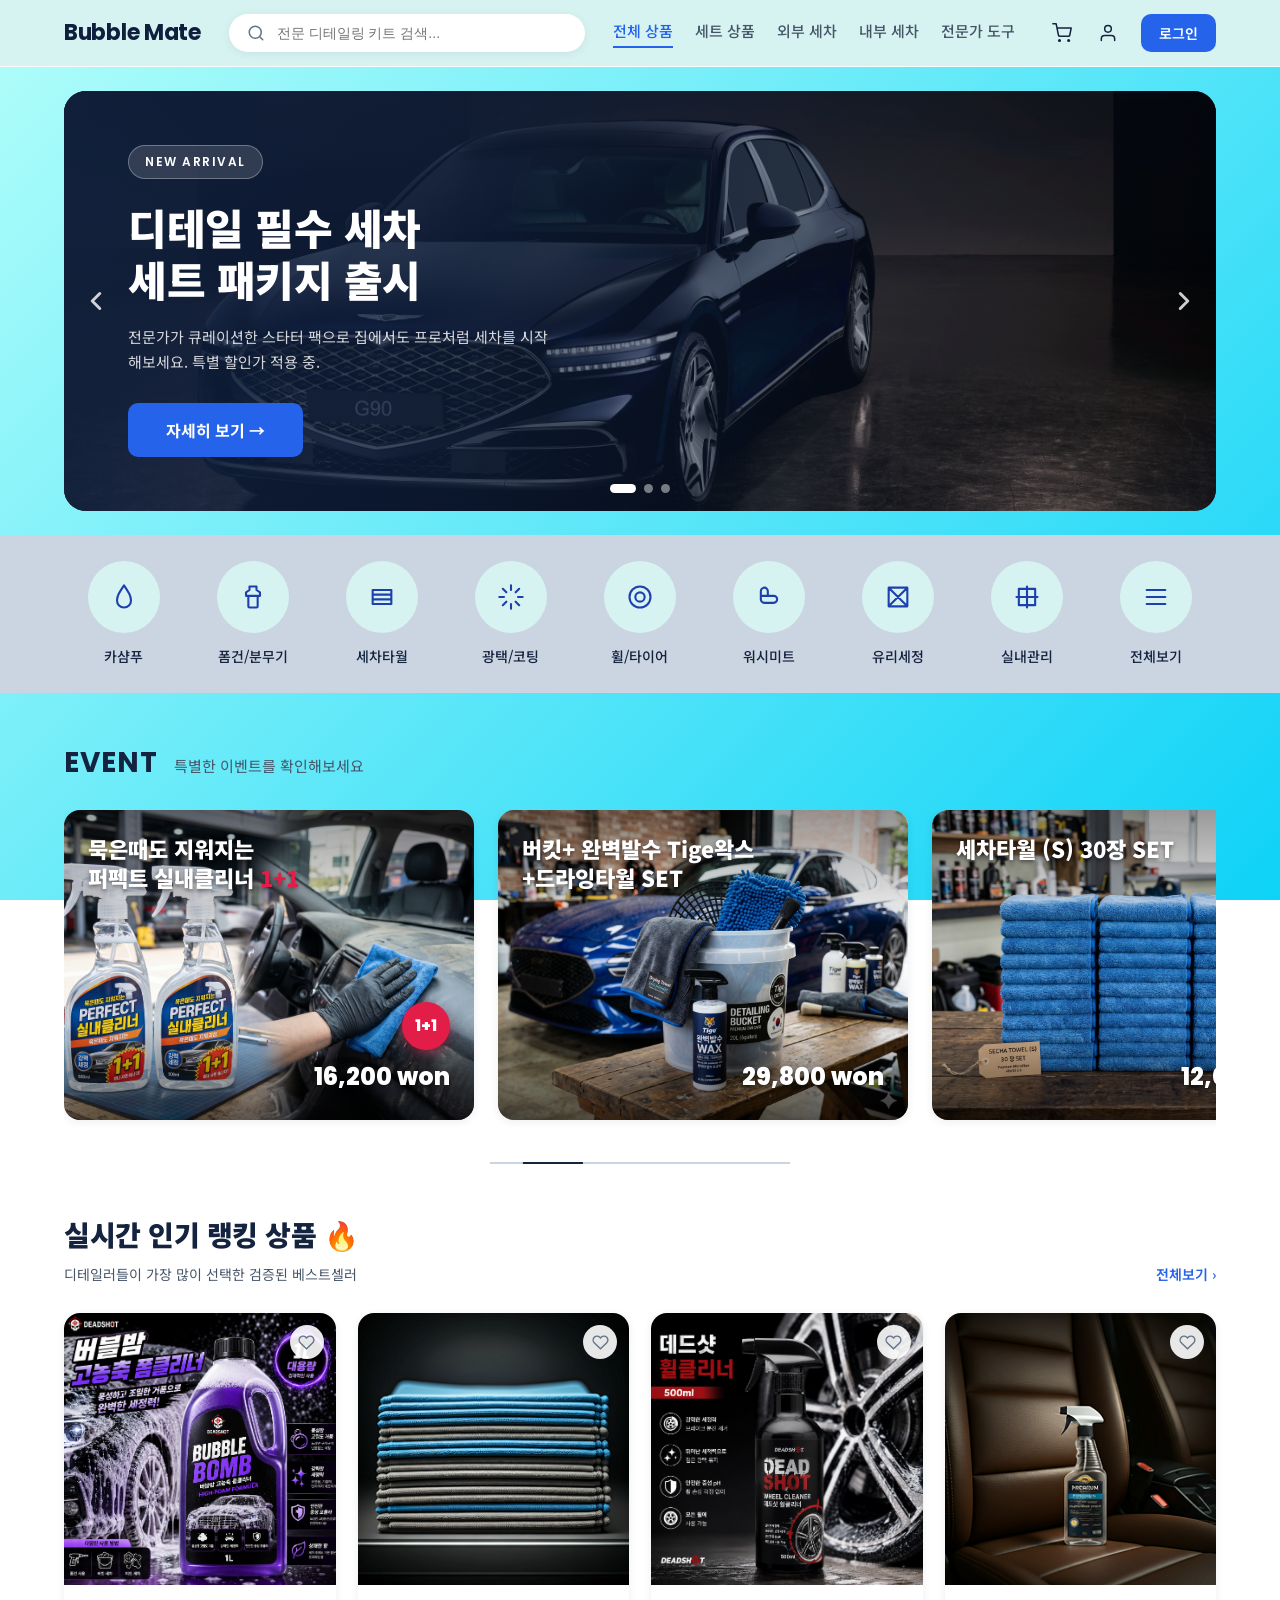
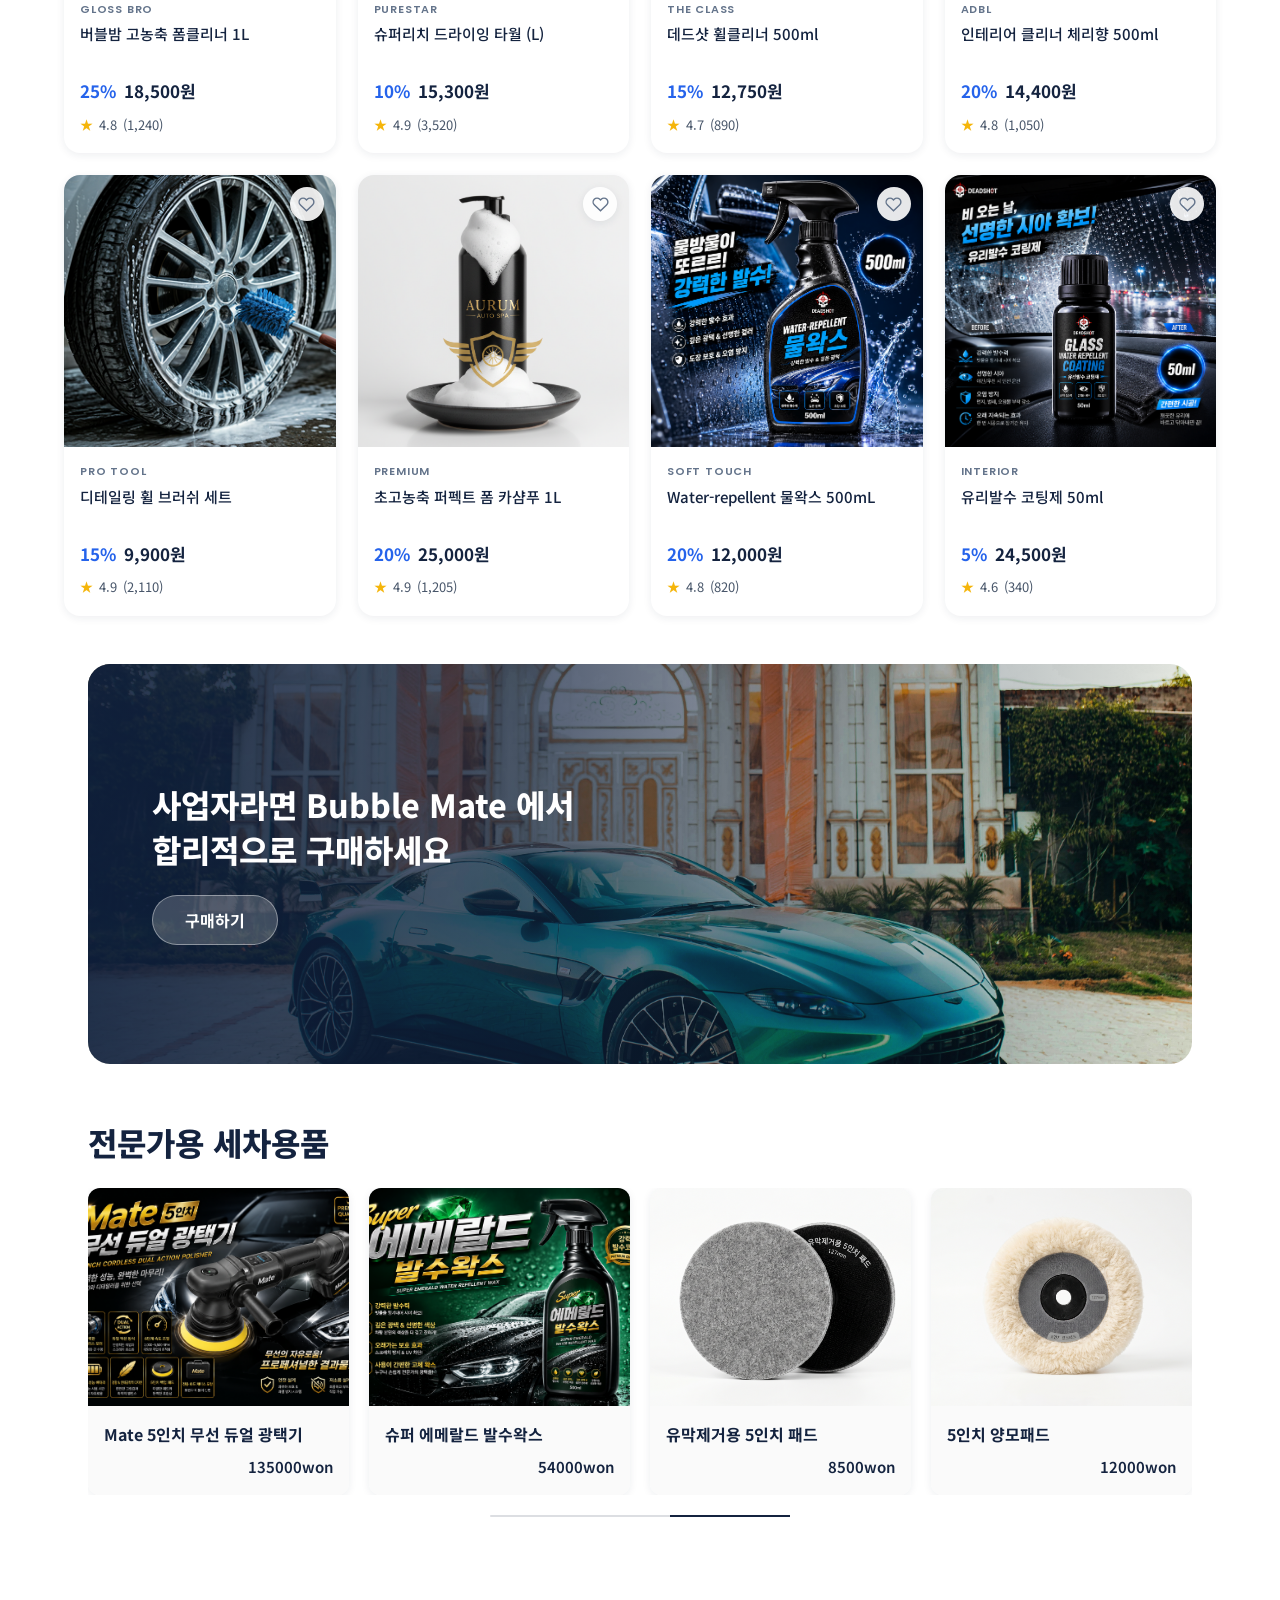
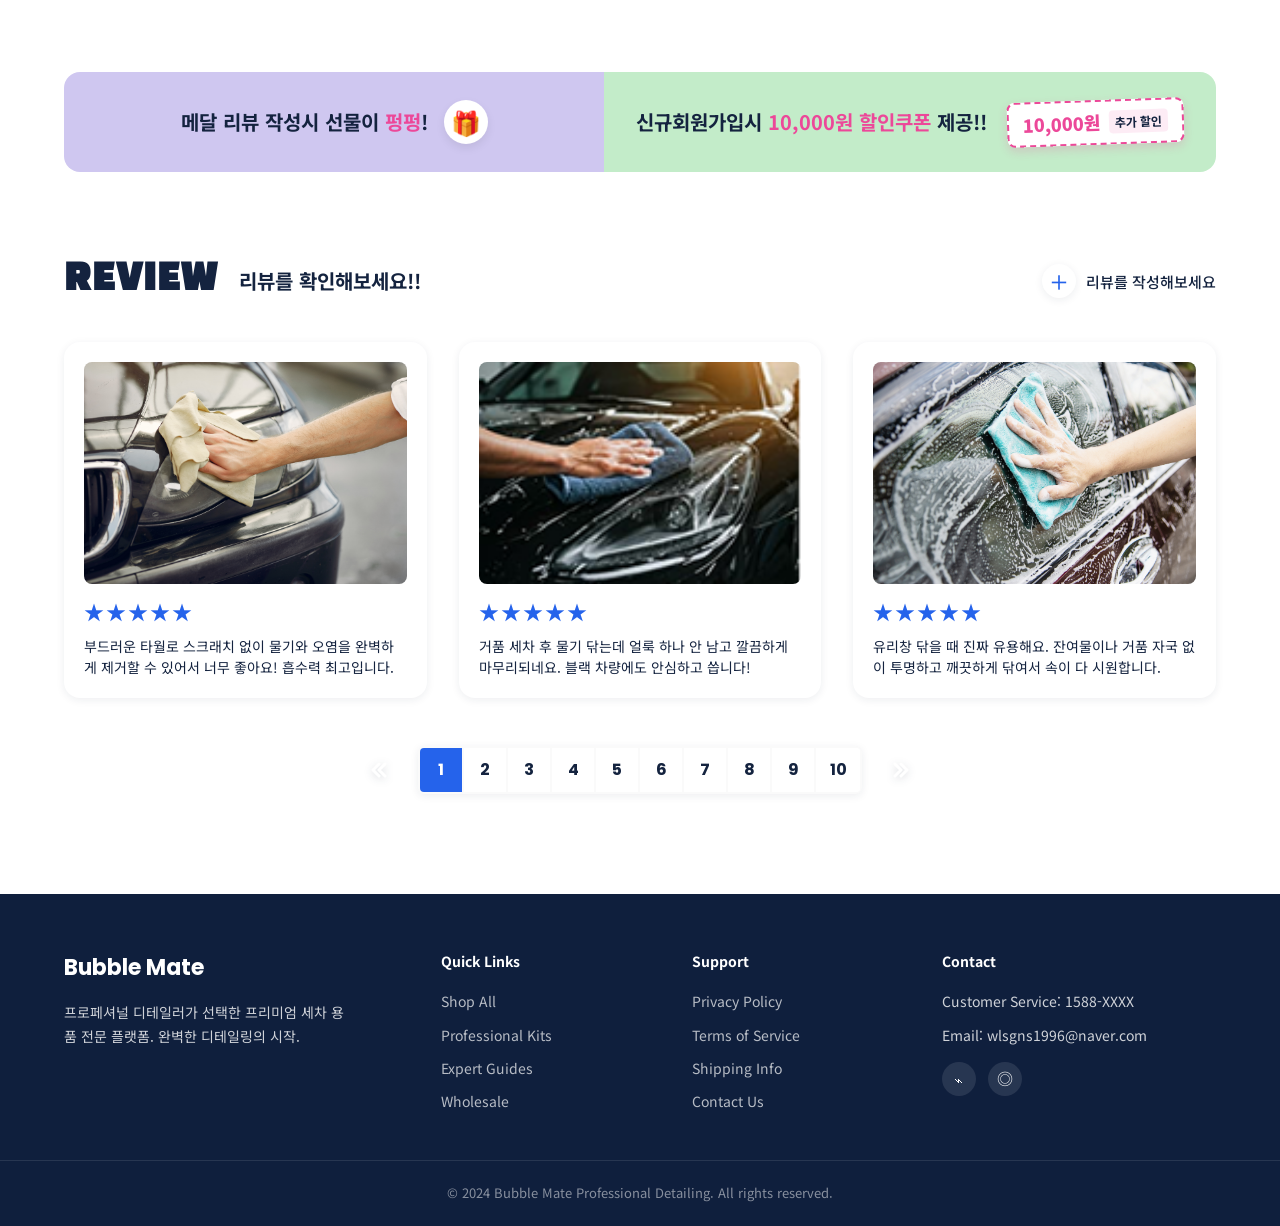
==== commit 2faf49dd: "Integrate Kakao Login SDK using JavaScript App Key" ====
--- a/index.html
+++ b/index.html
@@ -802,6 +802,7 @@
   <div id="naverIdLogin" style="display:none;"></div>
 
   <script src="https://static.nid.naver.com/js/naveridlogin_js_sdk_2.0.2.js" charset="utf-8"></script>
+  <script src="https://t1.kakaocdn.net/kakao_js_sdk/2.7.2/kakao.min.js" integrity="sha384-rMLtc60fUKpg/em9DKdQsui5EWzzJRGLEoNz5R+OP924qO115B1tny+g54gfrzX0" crossorigin="anonymous"></script>
   <script src="https://js.tosspayments.com/v1"></script>
   <script src="https://cdn.jsdelivr.net/npm/canvas-confetti@1.6.0/dist/confetti.browser.min.js"></script>
   <script src="products.js"></script>
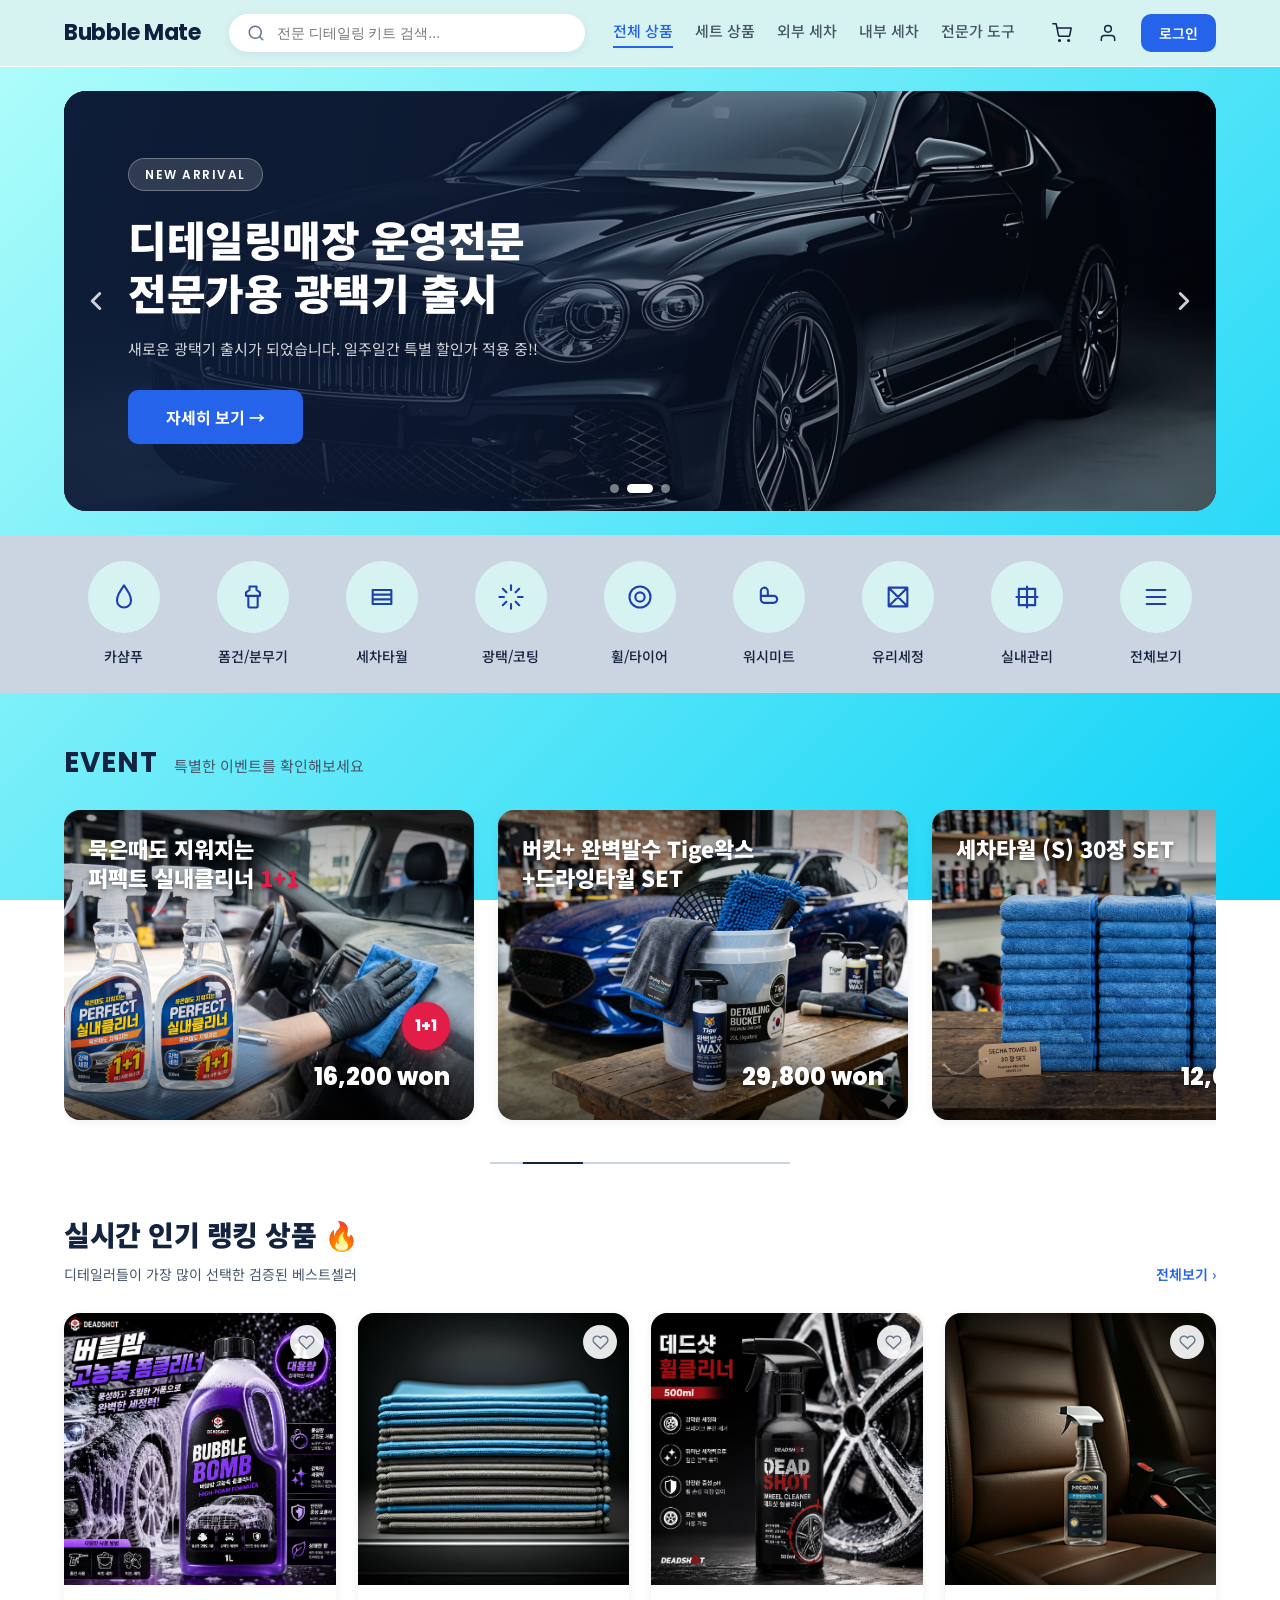
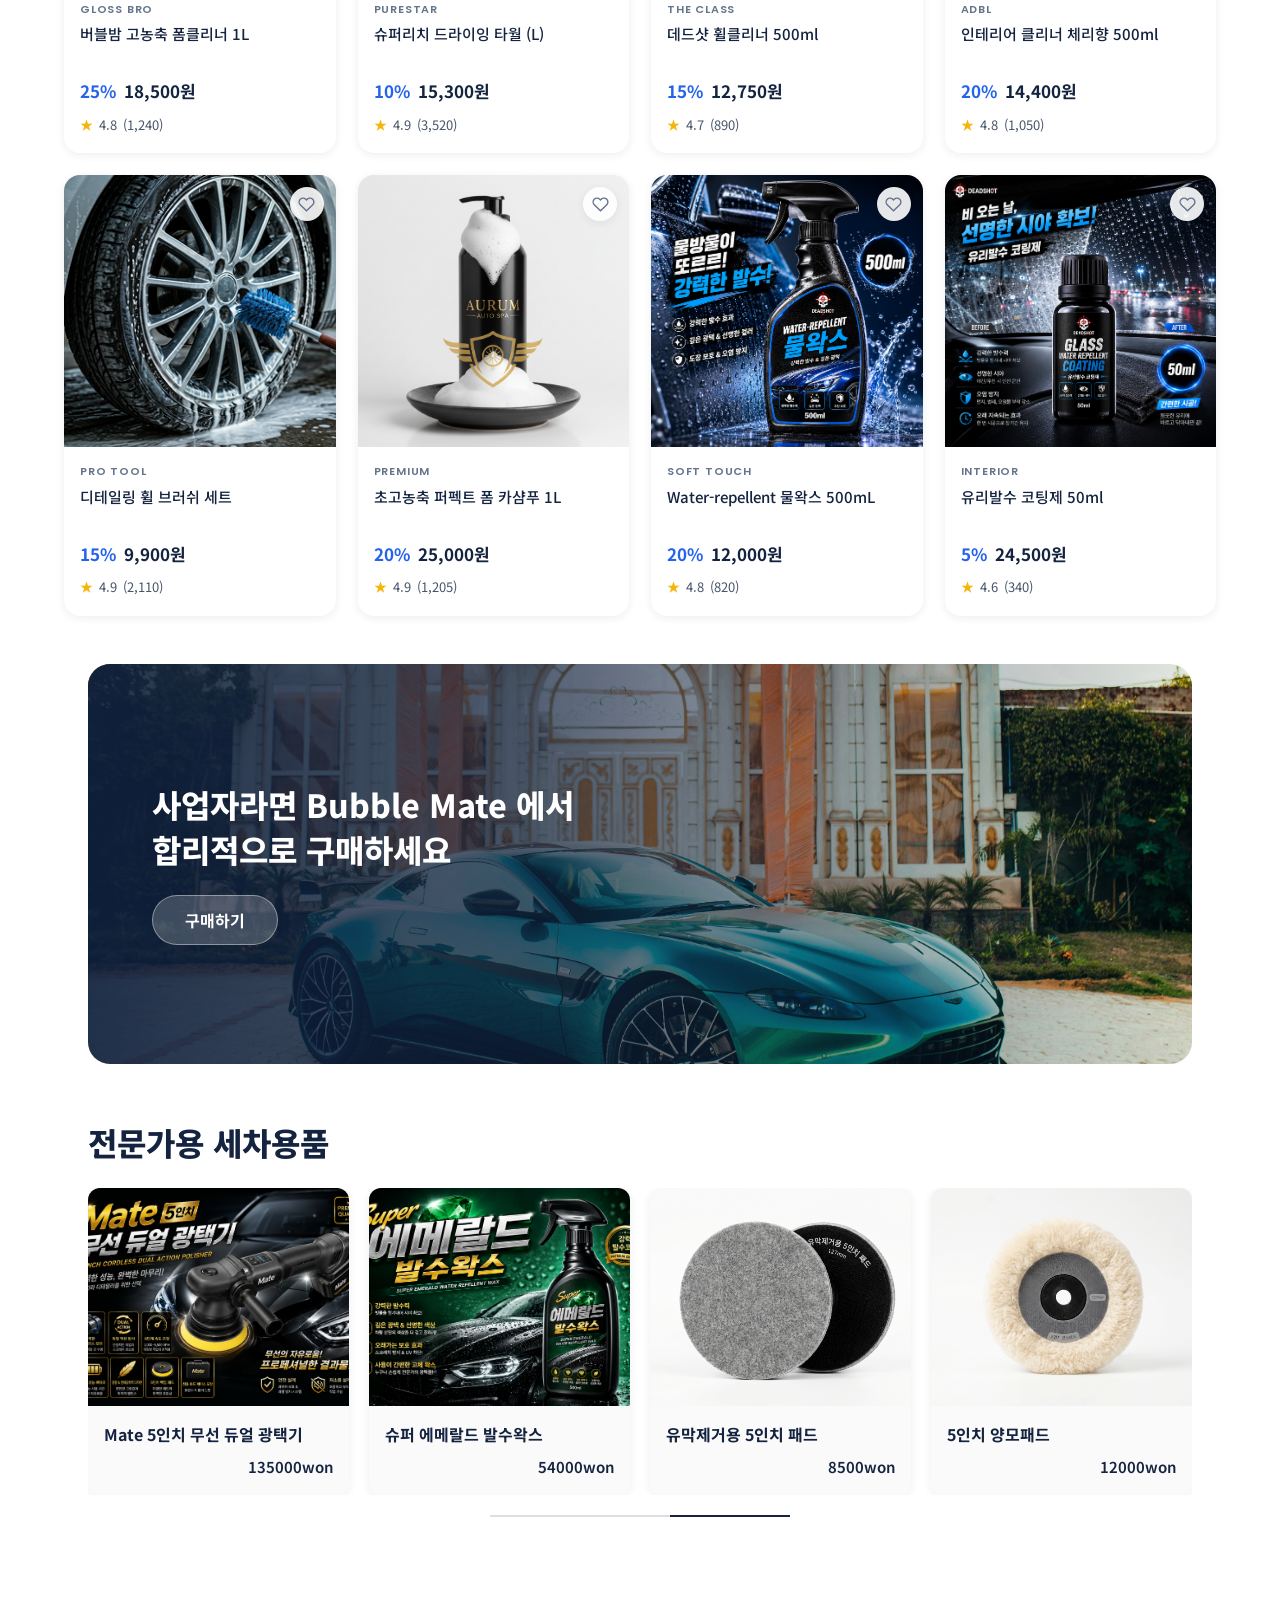
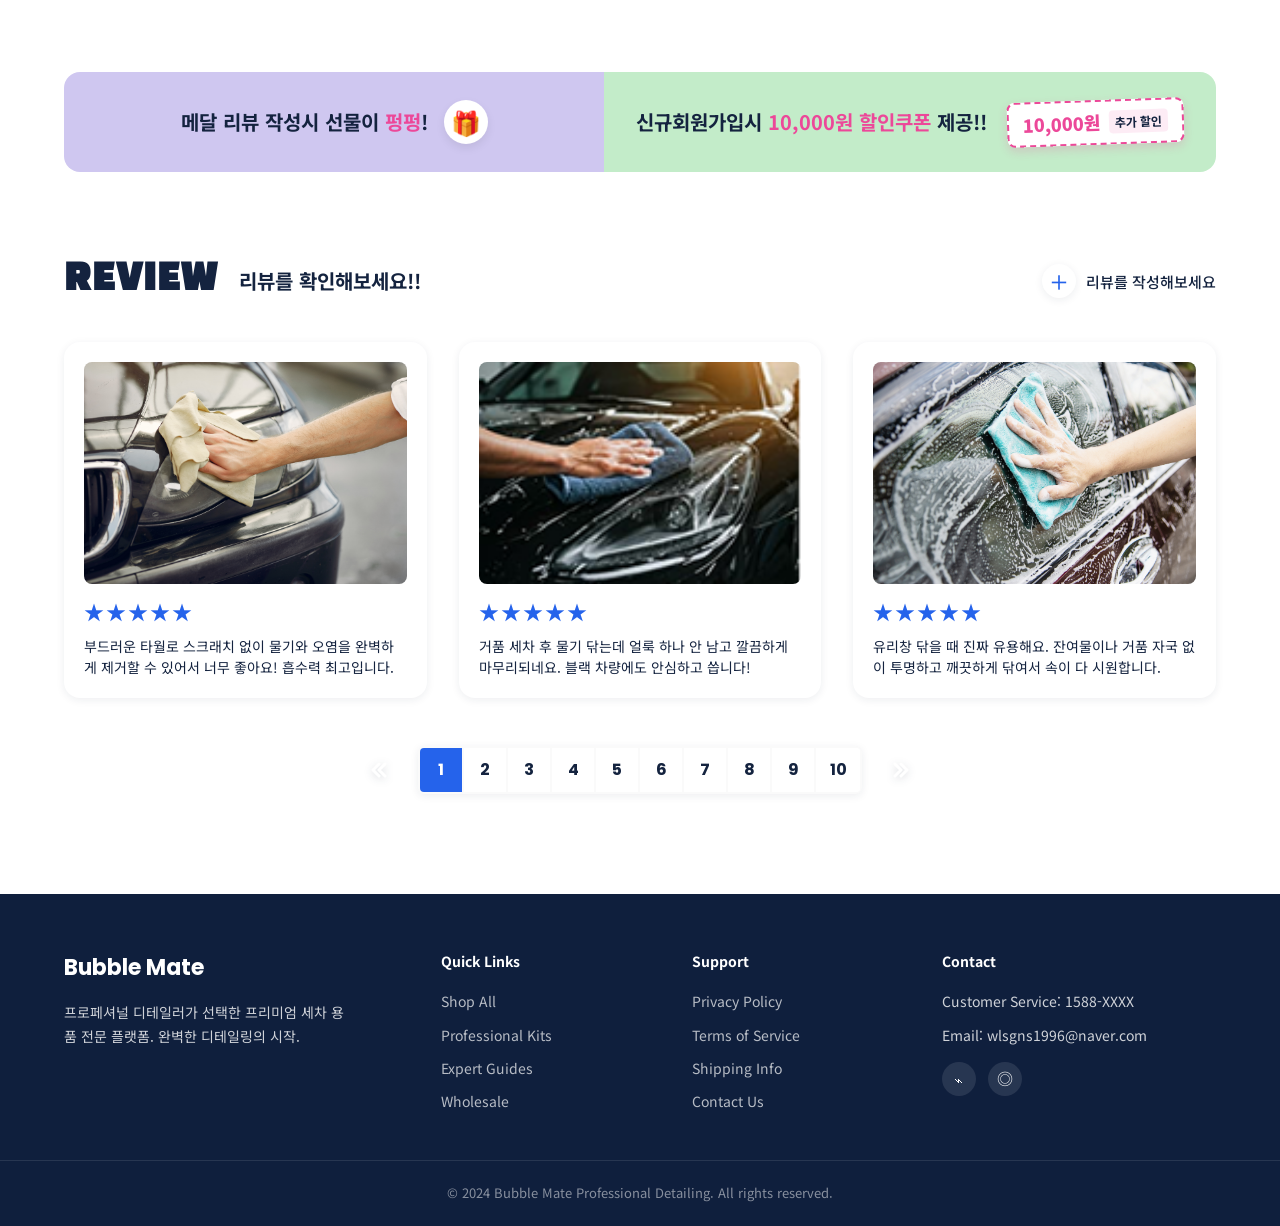
==== commit c83d63fe: "fix: alert 팝업을 showToast로 교체하여 자연스러운 UX 적용" ====
--- a/index.html
+++ b/index.html
@@ -206,7 +206,7 @@
     <div class="business-banner">
       <div class="business-banner-content">
         <h2>사업자라면 Bubble Mate 에서<br>합리적으로 구매하세요</h2>
-        <button class="business-btn" onclick="alert('카테고리 상품 준비 중입니다.');">구매하기</button>
+        <button class="business-btn" onclick="showToast('카테고리 상품 준비 중입니다.');">구매하기</button>
       </div>
       
       <!-- 전문가용 세차용품 섹션 -->
@@ -802,7 +802,7 @@
   <div id="naverIdLogin" style="display:none;"></div>
 
   <script src="https://static.nid.naver.com/js/naveridlogin_js_sdk_2.0.2.js" charset="utf-8"></script>
-  <script src="https://t1.kakaocdn.net/kakao_js_sdk/2.7.2/kakao.min.js" integrity="sha384-rMLtc60fUKpg/em9DKdQsui5EWzzJRGLEoNz5R+OP924qO115B1tny+g54gfrzX0" crossorigin="anonymous"></script>
+  <script src="https://developers.kakao.com/sdk/js/kakao.min.js"></script>
   <script src="https://js.tosspayments.com/v1"></script>
   <script src="https://cdn.jsdelivr.net/npm/canvas-confetti@1.6.0/dist/confetti.browser.min.js"></script>
   <script src="products.js"></script>
--- a/style.css
+++ b/style.css
@@ -2201,17 +2201,12 @@
 /* ===================== IMAGE ZOOM (Magnifier) ===================== */
 .gallery-main {
   position: relative;
-  overflow: hidden; /* To keep zoom inside */
+  overflow: hidden;
 }
 .gallery-main img {
   width: 100%;
   height: 100%;
   object-fit: cover;
-  transition: transform 0.15s ease-out;
-  transform-origin: center center;
-}
-.gallery-main.zooming img {
-  transform: scale(2); /* Zoom amount */
 }
 
 /* ===================== SKELETON UI ===================== */
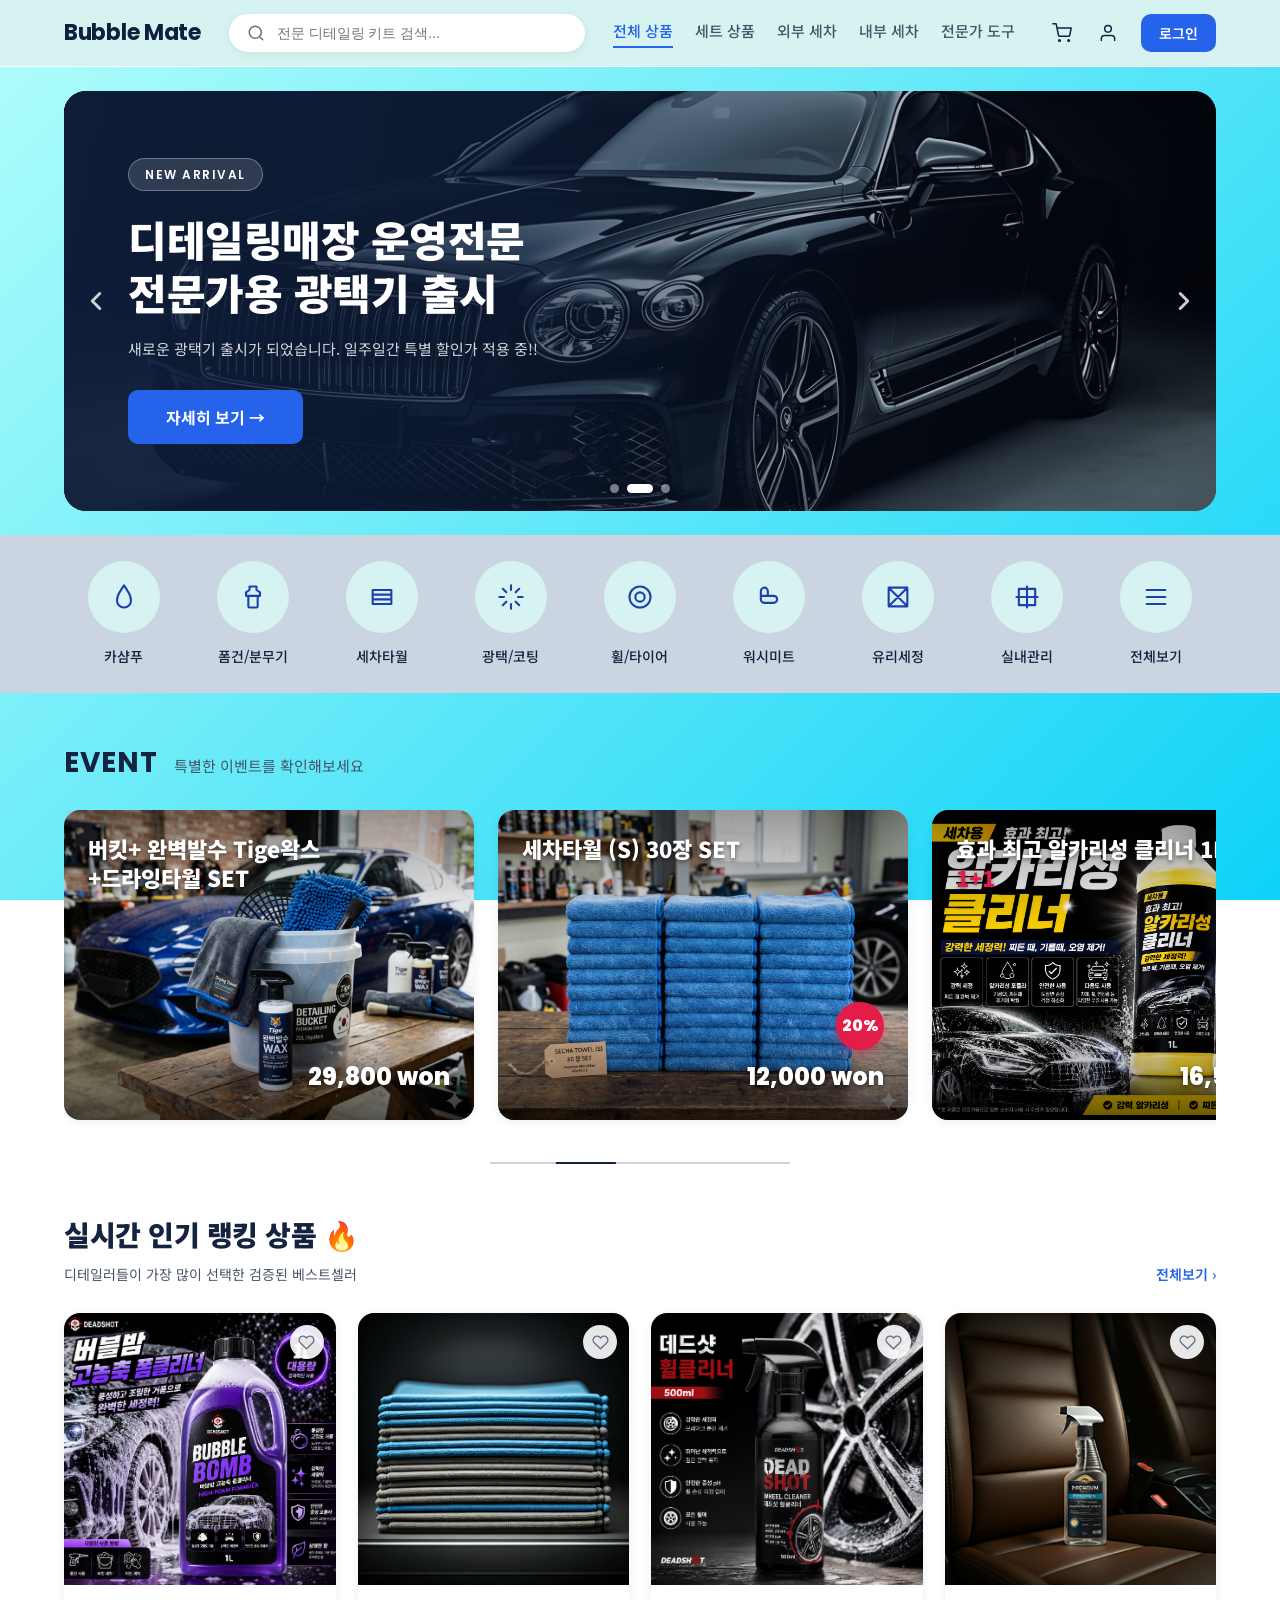
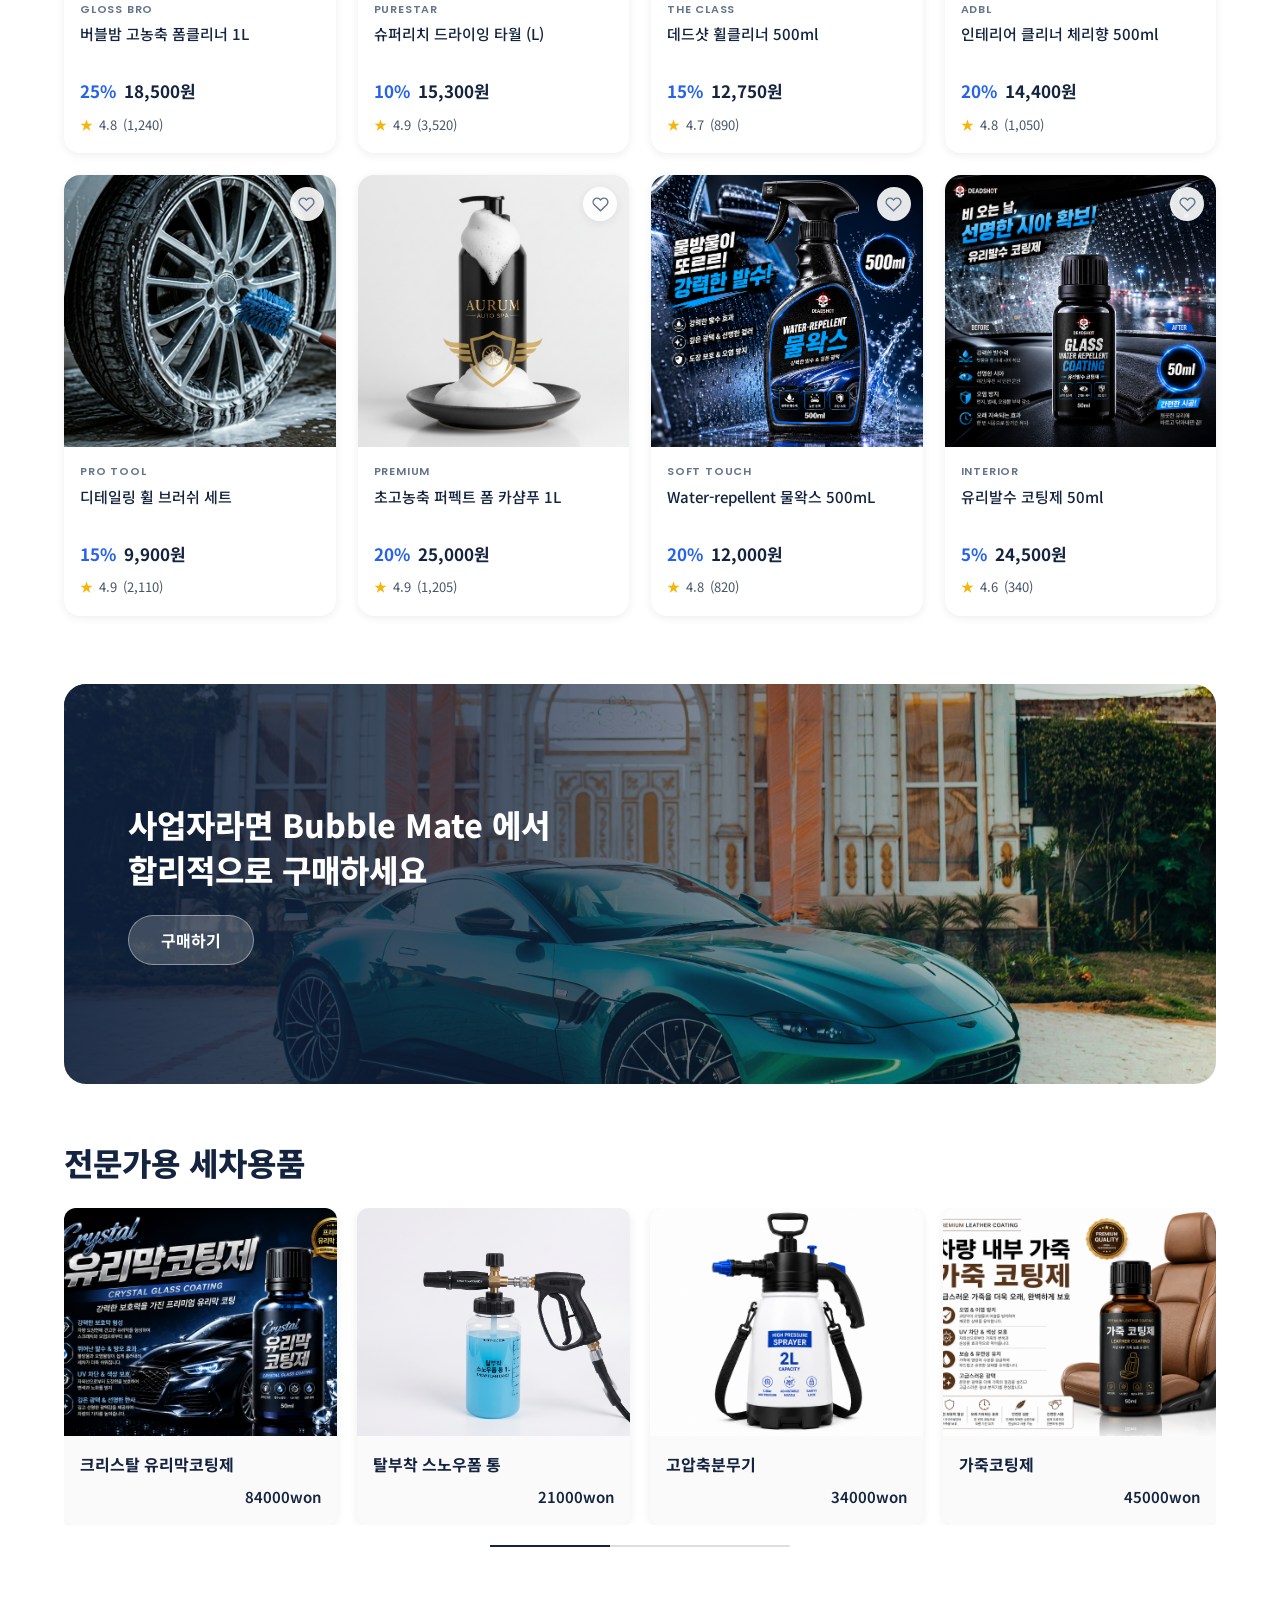
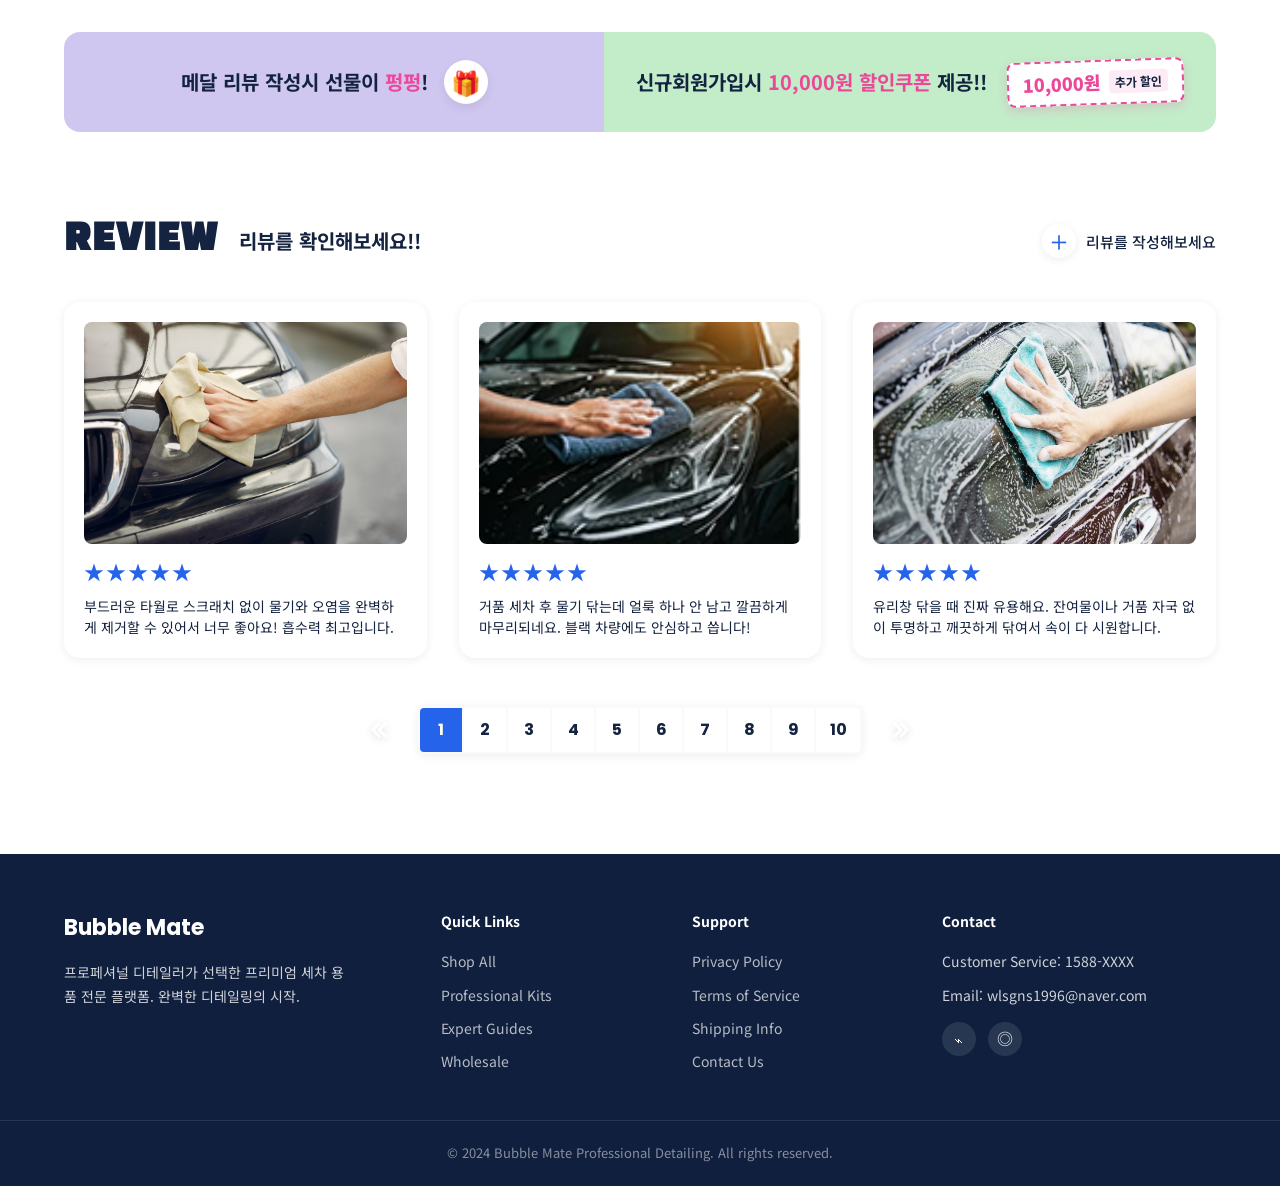
==== commit cd455b6a: "fix: resolve unclosed section tag in index.html" ====
--- a/index.html
+++ b/index.html
@@ -201,6 +201,7 @@
       <div class="product-grid" id="productGrid">
         <!-- JS가 상품 카드 8개를 채움 -->
       </div>
+    </section>
 
     <!-- ---------- 사업자 배너 ---------- -->
     <div class="business-banner">
@@ -301,7 +302,6 @@
         </div>
       </div>
     </div>
-</section>
 
     <!-- ---------- 프로모션 배너 2칸 ---------- -->
     <section class="promo-strip" aria-label="이벤트 안내">
--- a/style.css
+++ b/style.css
@@ -2408,3 +2408,213 @@
   stroke-linecap: round;
   stroke-linejoin: round;
 }
+
+/* ===================== 갤럭시 플립 / 소형 모바일 (max-width: 420px) ===================== */
+@media (max-width: 420px) {
+  .header-inner { padding: 10px 12px; gap: 6px 8px; }
+  .logo { font-size: 18px; }
+  .search-box input { font-size: 13px; padding: 9px 10px; }
+  .login-btn { padding: 0 12px; font-size: 12px; height: 32px; }
+  .icon-btn { width: 32px; height: 32px; }
+  .icon-btn svg { width: 18px; height: 18px; }
+  .icon-btn::after, .icon-btn::before { display: none; }
+
+  .hero { padding: 0 12px; margin-top: 16px; }
+  .hero-track { height: 280px; border-radius: 14px; }
+  .hero-title { font-size: 22px; margin-bottom: 10px; }
+  .hero-desc { font-size: 12px; margin-bottom: 16px; max-width: 100%; line-height: 1.5; }
+  .hero-badge { font-size: 10px; padding: 4px 10px; margin-bottom: 14px; }
+  .hero-cta { font-size: 13px; padding: 10px 22px; }
+  .hero-content { padding: 0 16px; max-width: 100%; }
+
+  .category-bar { margin-top: 16px; }
+  .category-list { padding: 16px 12px; gap: 14px 0; }
+  .category-item { flex: 0 0 33.333%; }
+  .category-icon { width: 52px; height: 52px; }
+  .category-icon svg { width: 22px; height: 22px; }
+  .category-label { font-size: 11px; }
+
+  .event-section { padding: 0 12px; margin-top: 24px; }
+  .event-title { font-size: 22px; }
+  .event-sub { font-size: 12px; }
+  .event-card { flex: 0 0 240px; height: 180px; }
+  .event-name { font-size: 15px; }
+  .event-price { font-size: 17px; }
+  .event-overlay { padding: 14px; }
+
+  .ranking { padding: 28px 12px 16px; }
+  .section-title { font-size: 18px; }
+  .product-grid { gap: 10px; }
+  .product-body { padding: 10px 12px 14px; }
+  .product-name { font-size: 13px; min-height: 36px; margin-bottom: 8px; }
+  .product-brand { font-size: 10px; }
+  .product-discount { font-size: 14px; }
+  .product-price { font-size: 14px; }
+  .product-rating { font-size: 11px; }
+
+  .business-banner { padding: 0 12px; padding-bottom: 400px; margin: 28px auto; }
+  .business-banner::before { height: 180px; width: calc(100% - 24px); left: 12px; }
+  .business-banner-content { height: 180px; padding: 0 16px; }
+  .business-banner h2 { font-size: 16px; margin-bottom: 10px; }
+  .business-btn { font-size: 12px; padding: 7px 16px; }
+
+  .expert-section { left: 12px; right: 12px; height: 340px; bottom: 16px; }
+  .expert-section-title { font-size: 20px; margin-bottom: 12px; }
+  .expert-card { min-width: 180px; }
+  .expert-card-name { font-size: 13px; }
+  .expert-card-price { font-size: 13px; }
+  .expert-card-info { padding: 10px; }
+
+  .promo-card { padding: 16px 12px; font-size: 13px; }
+  .coupon-badge { padding: 4px 10px; }
+  .coupon-val { font-size: 15px; }
+  .coupon-txt { font-size: 10px; }
+  .gift-box { width: 36px; height: 36px; font-size: 20px; }
+
+  .review-section { padding: 24px 12px 60px; }
+  .review-title { font-size: 22px; }
+  .review-sub { font-size: 12px; }
+  .review-text { font-size: 13px; }
+
+  .pagi-number { width: 32px; height: 32px; font-size: 12px; }
+  .pagi-arrow { width: 32px; height: 32px; }
+  .pagi-arrow svg { width: 18px; height: 18px; }
+  .review-pagination { gap: 8px; }
+
+  .footer-inner { padding: 28px 12px 18px; gap: 24px; }
+  .footer-brand h3 { font-size: 18px; }
+  .footer-brand p { font-size: 12px; }
+  .footer-col h4 { font-size: 13px; margin-bottom: 12px; }
+  .footer-col a { font-size: 12px; margin-bottom: 8px; }
+  .footer-bottom { font-size: 11px; padding: 16px; }
+
+  .detail-top { padding: 24px 0 36px; }
+  .detail-top-inner { padding: 0 12px; gap: 20px; }
+  .buy-panel { padding: 20px 16px; }
+  .buy-name { font-size: 20px; }
+  .buy-price { font-size: 22px; }
+  .buy-discount { font-size: 18px; }
+  .buy-brand { font-size: 11px; }
+  .expert-tip { padding: 12px 14px; margin: 18px 0; }
+  .expert-tip-head { font-size: 12px; }
+  .expert-tip-body { font-size: 12px; }
+
+  .detail-content-section { padding: 0 12px 60px; }
+  .tab-btn { font-size: 13px; padding: 10px 0; }
+  .info-title { font-size: 20px; }
+  .feature-card { padding: 18px 16px; gap: 12px; }
+  .feature-icon { width: 36px; height: 36px; }
+  .feature-icon svg { width: 18px; height: 18px; }
+  .feature-text h3 { font-size: 14px; }
+  .feature-text p { font-size: 12px; }
+  .step-num { width: 32px; height: 32px; font-size: 12px; }
+  .step-card h3 { font-size: 14px; }
+  .step-card p { font-size: 12px; }
+
+  .option-sheet { padding: 20px 16px 28px; }
+  .option-title { font-size: 17px; }
+  .option-total strong { font-size: 20px; }
+  .toss-btn { padding: 14px; font-size: 14px; }
+
+  .login-modal { width: 95%; }
+  .login-greeting { font-size: 20px; }
+  .login-subtext { font-size: 13px; }
+  .social-btn { font-size: 13px; padding: 10px 0; }
+
+  .signup-modal { width: 98%; }
+  .signup-hero h2 { font-size: 20px; }
+  .signup-input-wrapper input { font-size: 12px; padding: 10px 36px 10px 12px; }
+
+  .coupon-modal { padding: 24px 16px; }
+  .coupon-modal h2 { font-size: 18px; }
+  .coupon-desc { font-size: 12px; }
+  .coupon-value { font-size: 26px; }
+  .coupon-confirm-btn { font-size: 14px; padding: 12px; }
+
+  .cart-drawer { max-width: 100%; }
+  .cart-header { padding: 16px; }
+  .cart-header h2 { font-size: 18px; }
+  .cart-body { padding: 16px; }
+  .cart-item-name { font-size: 13px; }
+  .cart-total strong { font-size: 18px; }
+
+  .sticky-buy-inner { padding: 10px 12px; }
+  .sticky-name { max-width: 120px; font-size: 12px; }
+  .sticky-price { font-size: 14px; }
+  .sticky-btn { padding: 10px 18px; font-size: 13px; }
+
+  .toast { font-size: 12px; padding: 10px 18px; bottom: 80px; }
+}
+
+/* ===================== 갤럭시 폴드 접힌 상태 (max-width: 300px) ===================== */
+@media (max-width: 300px) {
+  .header-inner { padding: 8px 8px; gap: 4px 6px; }
+  .logo { font-size: 16px; }
+  .search-box { padding: 0 10px; }
+  .search-box input { font-size: 12px; padding: 8px 6px; }
+  .login-btn { padding: 0 8px; font-size: 11px; height: 28px; margin-left: 2px; }
+  .icon-btn { width: 28px; height: 28px; }
+  .header-icons { gap: 4px; }
+
+  #userProfile span { font-size: 10px !important; }
+  #userProfile button { padding: 3px 6px !important; font-size: 10px !important; }
+
+  .hero-track { height: 220px; }
+  .hero-title { font-size: 18px; }
+  .hero-desc { font-size: 11px; margin-bottom: 12px; }
+  .hero-badge { font-size: 9px; padding: 3px 8px; margin-bottom: 10px; }
+  .hero-cta { font-size: 11px; padding: 8px 16px; border-radius: 6px; }
+  .hero-content { padding: 0 12px; }
+
+  .category-list { padding: 12px 8px; gap: 10px 0; }
+  .category-icon { width: 42px; height: 42px; }
+  .category-icon svg { width: 18px; height: 18px; }
+  .category-label { font-size: 10px; }
+
+  .event-card { flex: 0 0 200px; height: 150px; }
+  .event-name { font-size: 13px; }
+  .event-price { font-size: 15px; }
+  .event-overlay { padding: 10px; }
+  .event-badge-red { width: 32px; height: 32px; font-size: 11px; }
+
+  .section-title { font-size: 16px; }
+  .section-sub { font-size: 11px; }
+  .product-grid { grid-template-columns: 1fr; gap: 12px; }
+  .product-name { font-size: 14px; min-height: auto; }
+  .product-body { padding: 12px 14px 16px; }
+
+  .business-banner { padding-bottom: 360px; }
+  .business-banner::before { height: 150px; }
+  .business-banner-content { height: 150px; padding: 0 12px; }
+  .business-banner h2 { font-size: 14px; margin-bottom: 8px; }
+  .business-btn { font-size: 11px; padding: 6px 14px; }
+
+  .expert-section { height: 300px; }
+  .expert-section-title { font-size: 18px; }
+  .expert-card { min-width: 150px; }
+  .expert-card-name { font-size: 12px; }
+  .expert-card-price { font-size: 12px; }
+
+  .promo-card { font-size: 12px; padding: 14px 10px; }
+
+  .review-title { font-size: 20px; }
+  .pagi-numbers { flex-wrap: wrap; max-width: 200px; }
+  .pagi-number { width: 28px; height: 28px; font-size: 11px; }
+
+  .footer-brand p { font-size: 11px; }
+  .newsletter { flex-direction: column; gap: 6px; }
+  .newsletter button { padding: 8px; width: 100%; text-align: center; }
+
+  .buy-name { font-size: 18px; }
+  .buy-price { font-size: 20px; }
+  .buy-discount { font-size: 16px; }
+
+  .login-greeting { font-size: 18px; }
+  .signup-hero h2 { font-size: 18px; }
+
+  .option-title { font-size: 15px; }
+  .option-total strong { font-size: 18px; }
+
+  .coupon-value { font-size: 22px; }
+  .coupon-modal h2 { font-size: 16px; }
+}
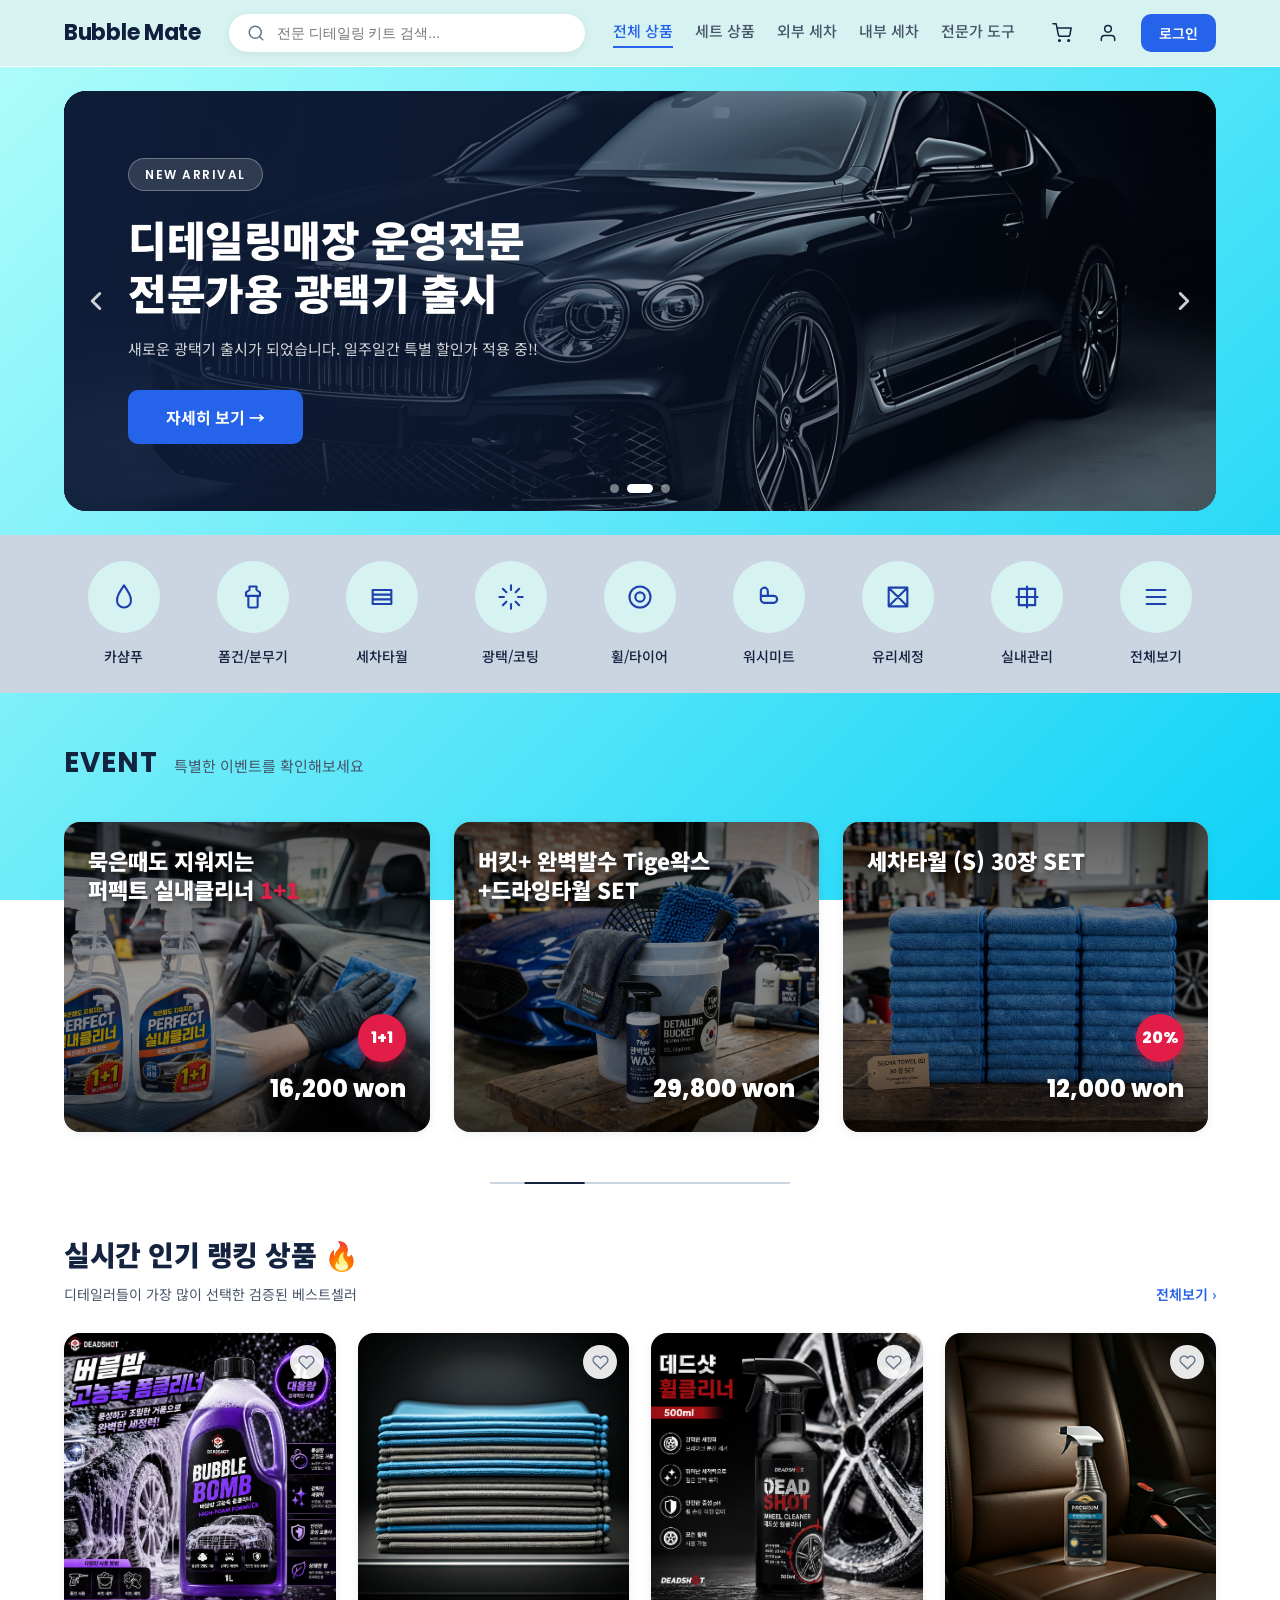
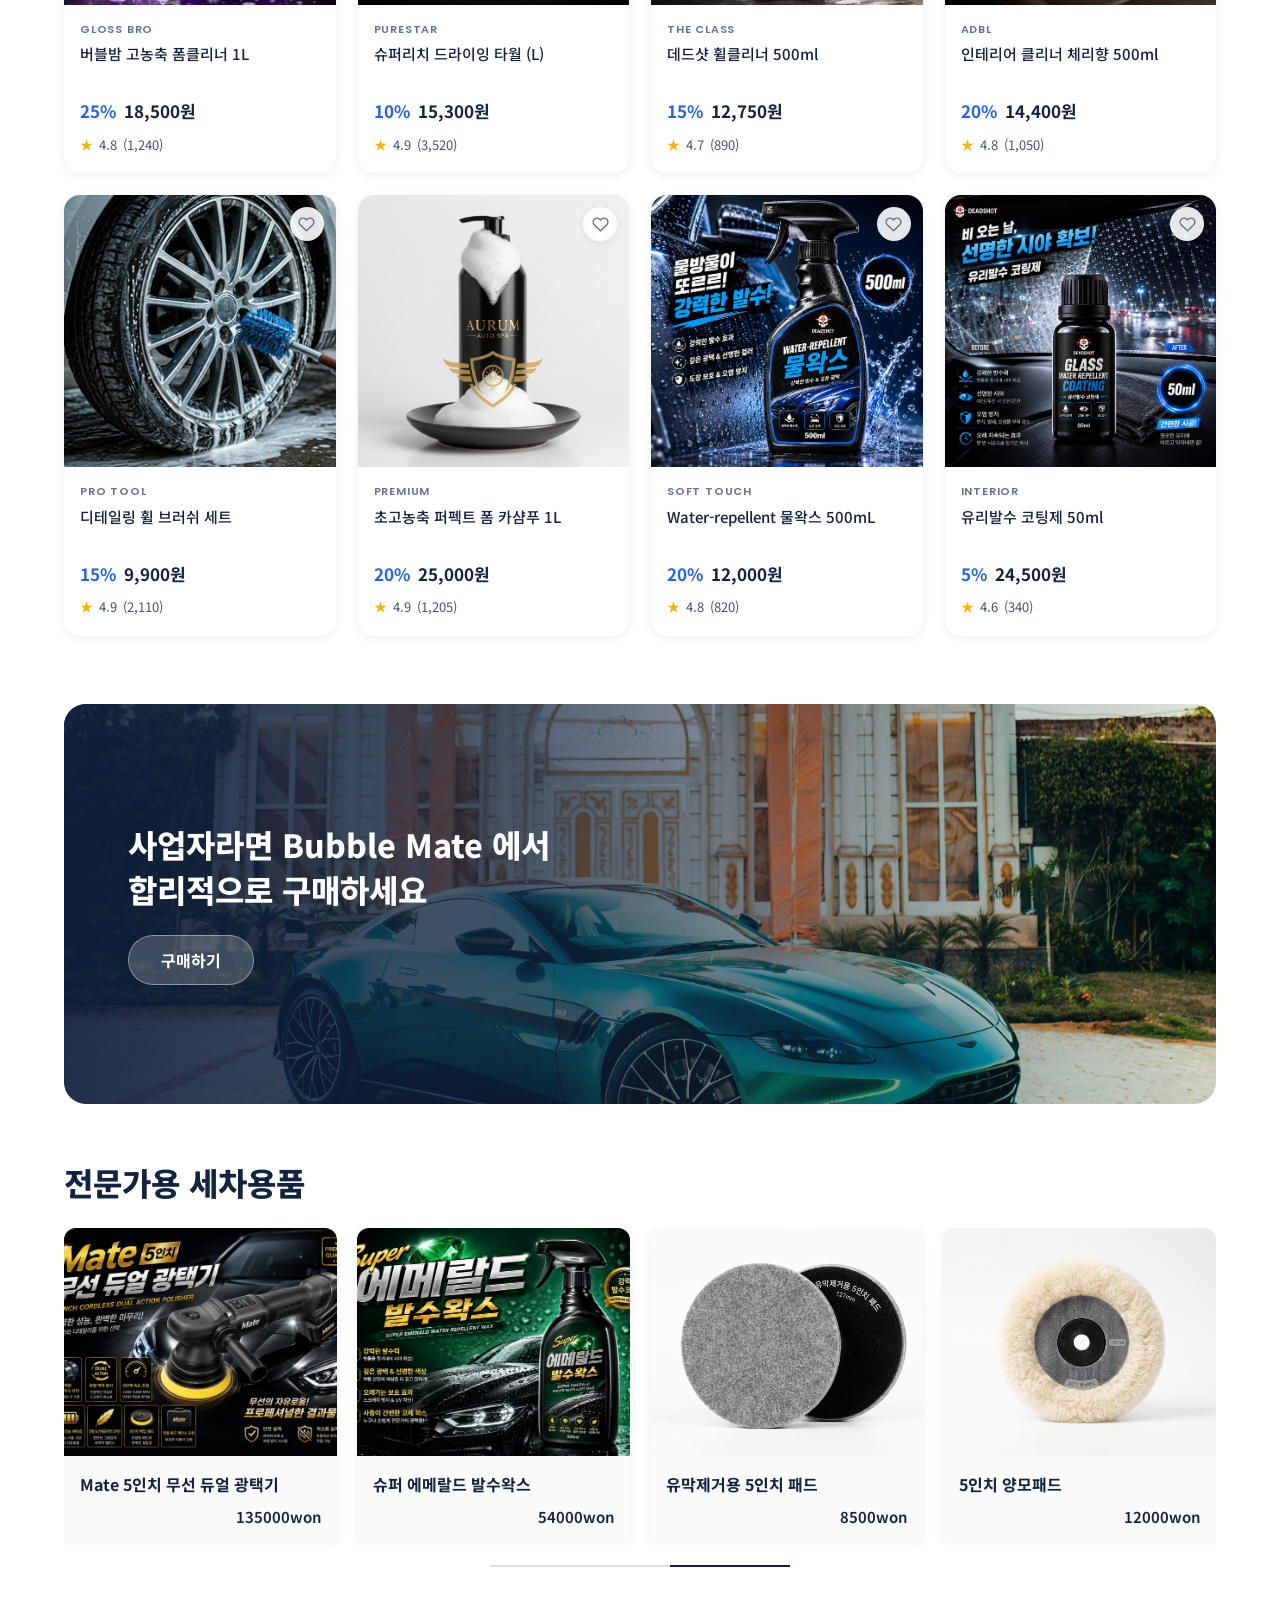
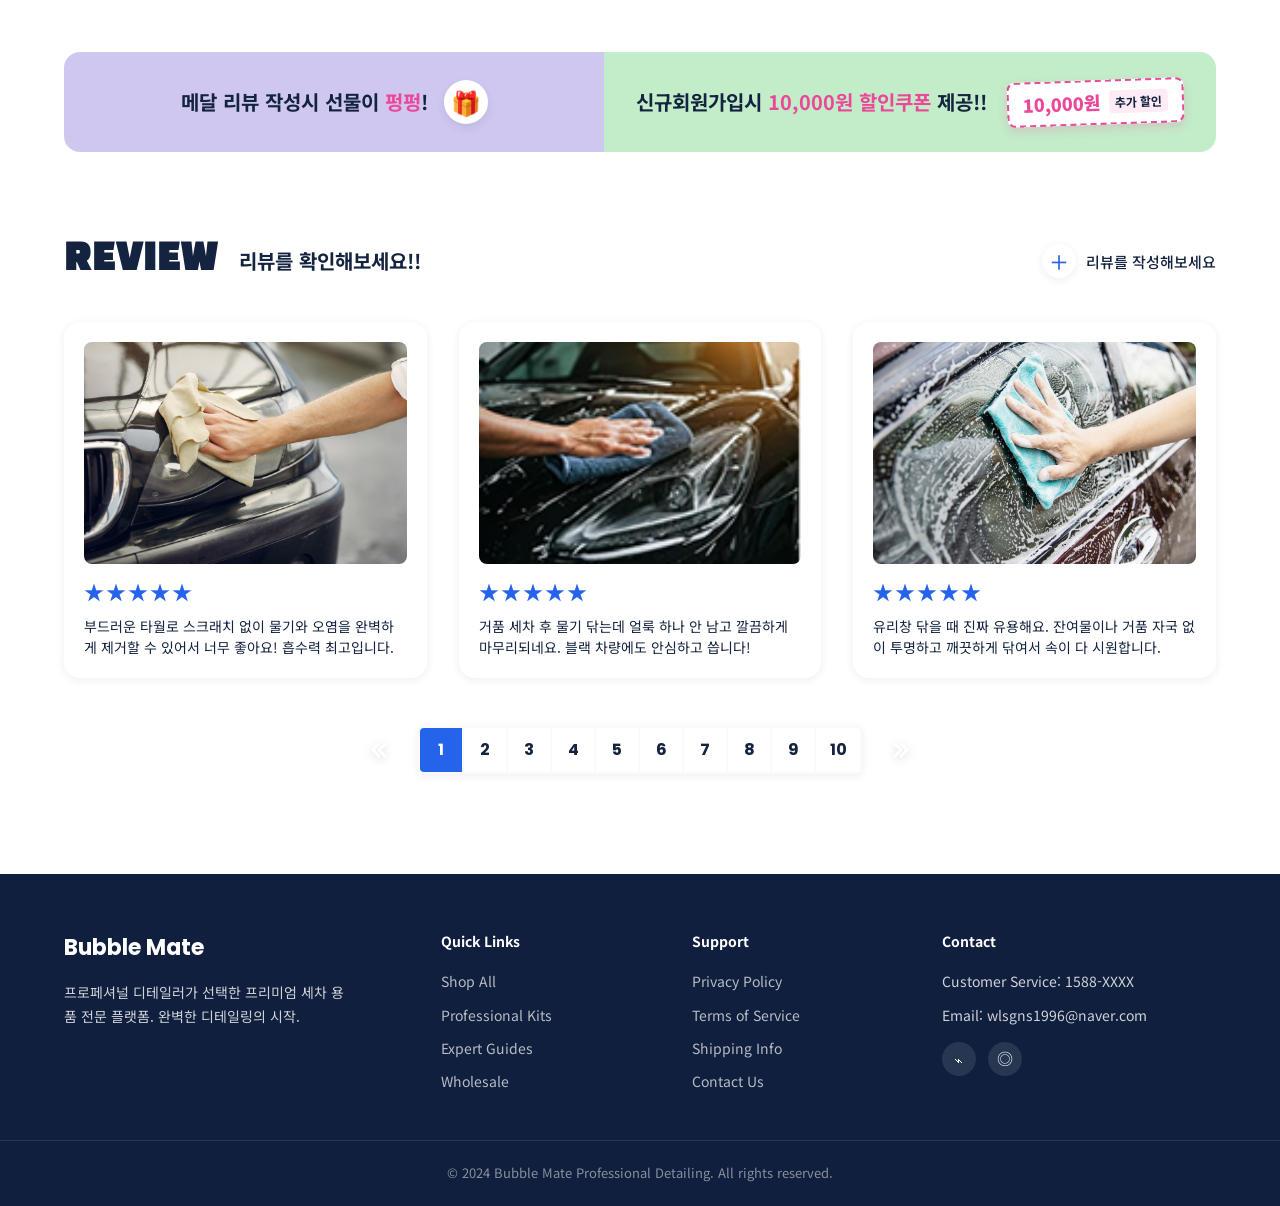
==== commit c744eb63: "UI: 이벤트몰 카드 레이아웃 3개 맞춤 및 텍스트/이미지 가독성 개선" ====
--- a/index.html
+++ b/index.html
@@ -82,7 +82,7 @@
           <div class="event-card">
             <img src="img_001/car_001.png" alt="노터치 버그클리너 1+1 이미지" onerror="this.src=''; this.className='img-ph'; this.alt='여기에 노터치 버그클리너 1+1 이미지 넣으세요';">
             <div class="event-overlay">
-              <h3 class="event-name">노터치 버그클리너 1+1</h3>
+              <h3 class="event-name">노터치 버그클리너<br><span style="color: var(--red);">1+1</span></h3>
               <div class="event-bottom">
                 <span class="event-price">9,500 won</span>
               </div>
@@ -134,7 +134,7 @@
           <div class="event-card">
             <img src="img_001/car_001.png" alt="노터치 버그클리너 1+1 이미지" onerror="this.src=''; this.className='img-ph'; this.alt='여기에 노터치 버그클리너 1+1 이미지 넣으세요';">
             <div class="event-overlay">
-              <h3 class="event-name">노터치 버그클리너 1+1</h3>
+              <h3 class="event-name">노터치 버그클리너<br><span style="color: var(--red);">1+1</span></h3>
               <div class="event-bottom">
                 <span class="event-price">9,500 won</span>
               </div>
--- a/style.css
+++ b/style.css
@@ -446,7 +446,7 @@
   overflow-x: auto;
   scroll-snap-type: x mandatory;
   scroll-behavior: smooth;
-  padding-bottom: 12px;
+  padding: 12px 4px 20px 4px;
   -ms-overflow-style: none;
   scrollbar-width: none;
 }
@@ -454,7 +454,7 @@
   display: none;
 }
 .event-card {
-  flex: 0 0 410px;
+  flex: 0 0 calc((100% - 48px) / 3);
   height: 310px;
   scroll-snap-align: start;
   position: relative;
@@ -492,6 +492,7 @@
   position: absolute;
   top: 0;
   left: 0;
+  filter: brightness(0.6); /* 텍스트 가독성을 위해 이미지 밝기 낮춤 */
 }
 .event-overlay {
   position: absolute;
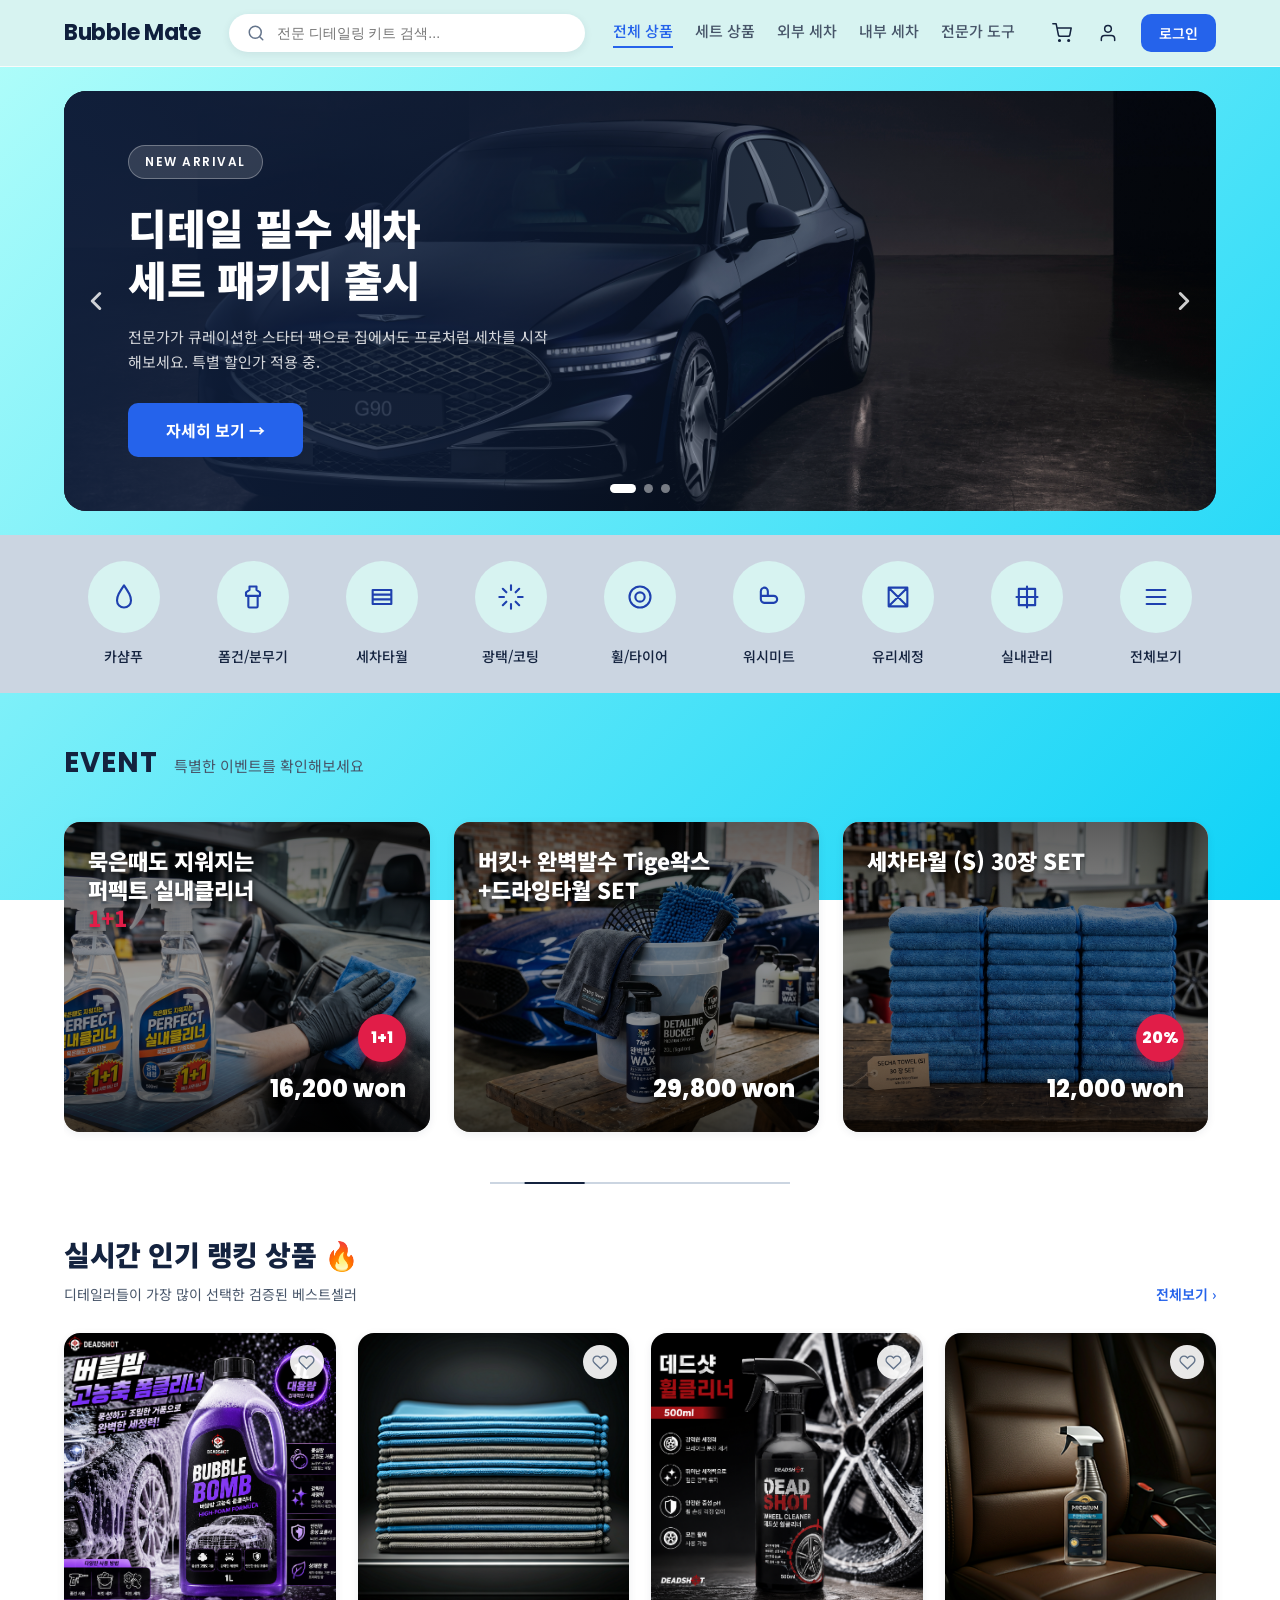
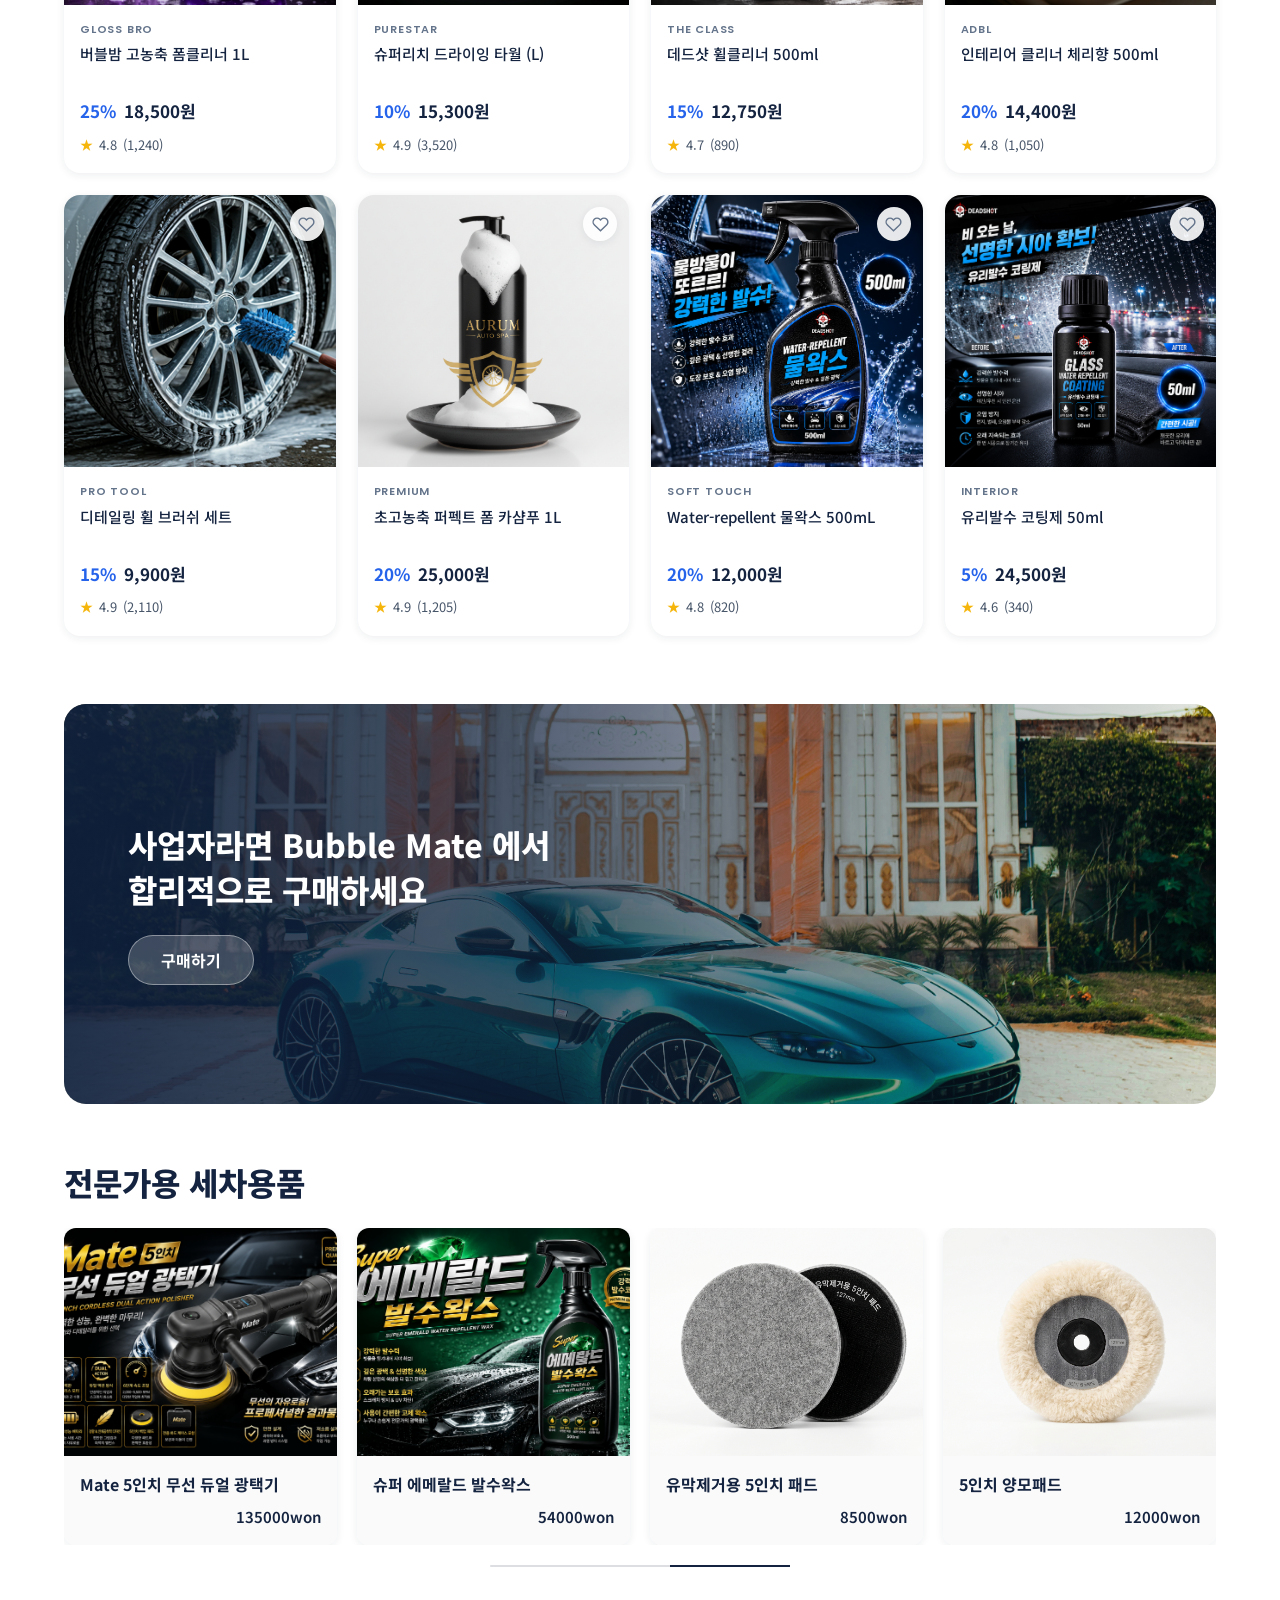
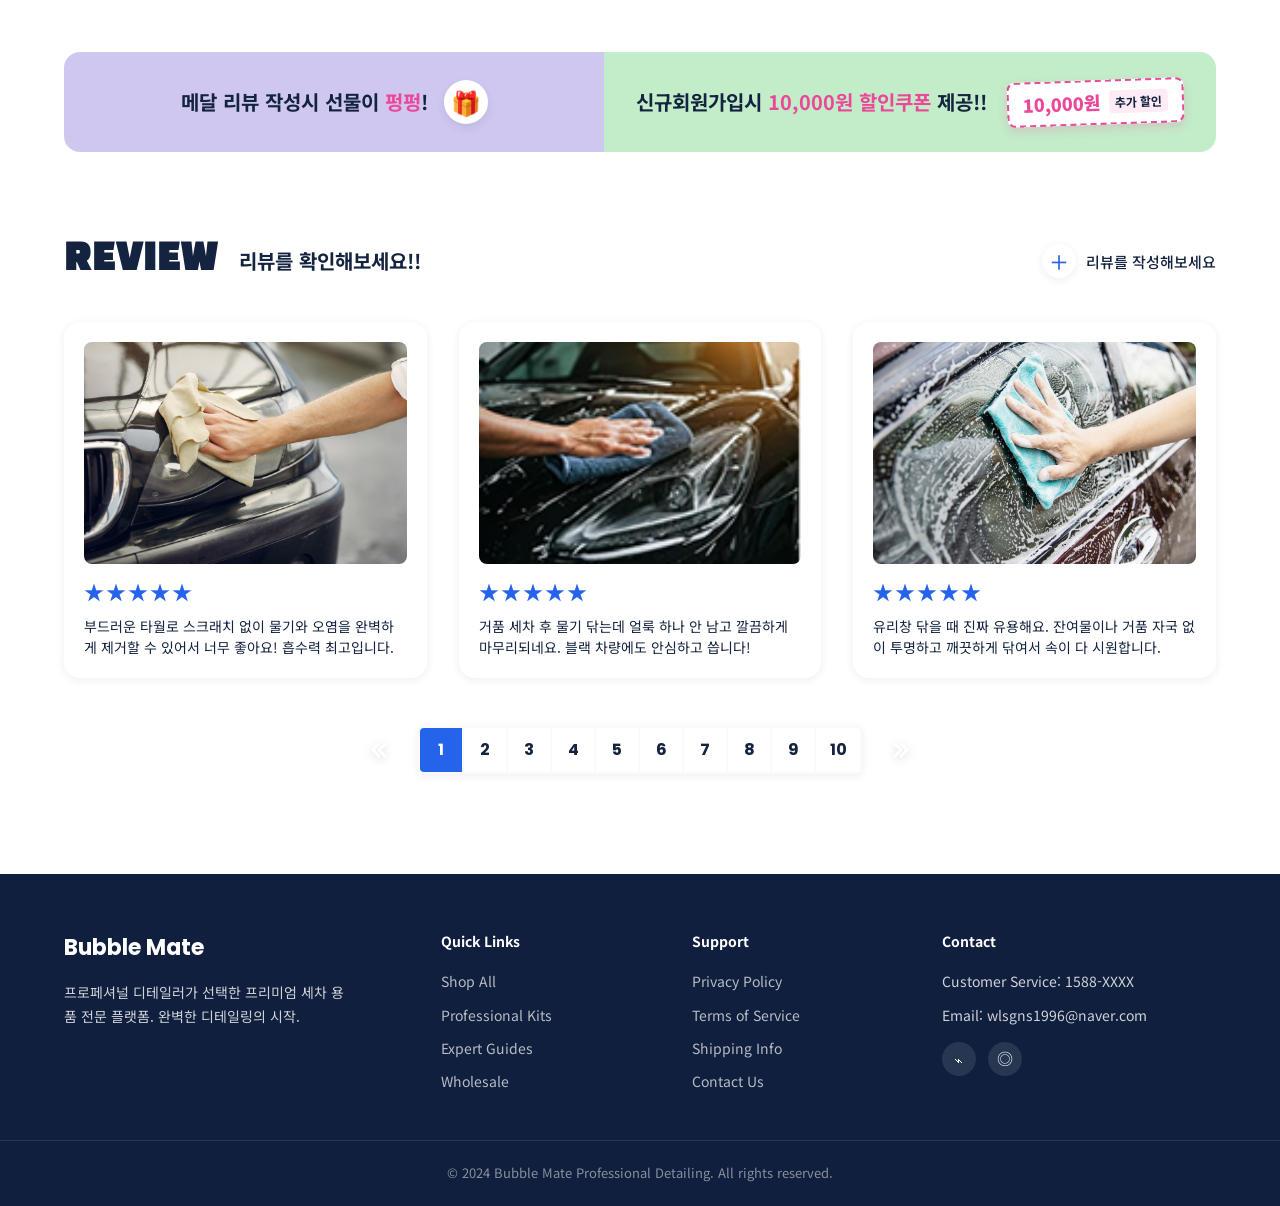
==== commit f5f2c803: "UI: 퍼펙트 실내클리너 1+1 줄바꿈 추가" ====
--- a/index.html
+++ b/index.html
@@ -92,7 +92,7 @@
           <div class="event-card">
             <img src="img_001/410.png" alt="퍼펙트 실내클리너 1+1 이미지" onerror="this.src=''; this.className='img-ph'; this.alt='퍼펙트 실내클리너 1+1 이미지';">
             <div class="event-overlay">
-              <h3 class="event-name">묵은때도 지워지는<br>퍼펙트 실내클리너 <span style="color: var(--red);">1+1</span></h3>
+              <h3 class="event-name">묵은때도 지워지는<br>퍼펙트 실내클리너<br><span style="color: var(--red);">1+1</span></h3>
               <div class="event-bottom">
                 <div class="event-badge-red">1+1</div>
                 <span class="event-price">16,200 won</span>
@@ -144,7 +144,7 @@
           <div class="event-card">
             <img src="img_001/410.png" alt="퍼펙트 실내클리너 1+1 이미지" onerror="this.src=''; this.className='img-ph'; this.alt='퍼펙트 실내클리너 1+1 이미지';">
             <div class="event-overlay">
-              <h3 class="event-name">묵은때도 지워지는<br>퍼펙트 실내클리너 <span style="color: var(--red);">1+1</span></h3>
+              <h3 class="event-name">묵은때도 지워지는<br>퍼펙트 실내클리너<br><span style="color: var(--red);">1+1</span></h3>
               <div class="event-bottom">
                 <div class="event-badge-red">1+1</div>
                 <span class="event-price">16,200 won</span>
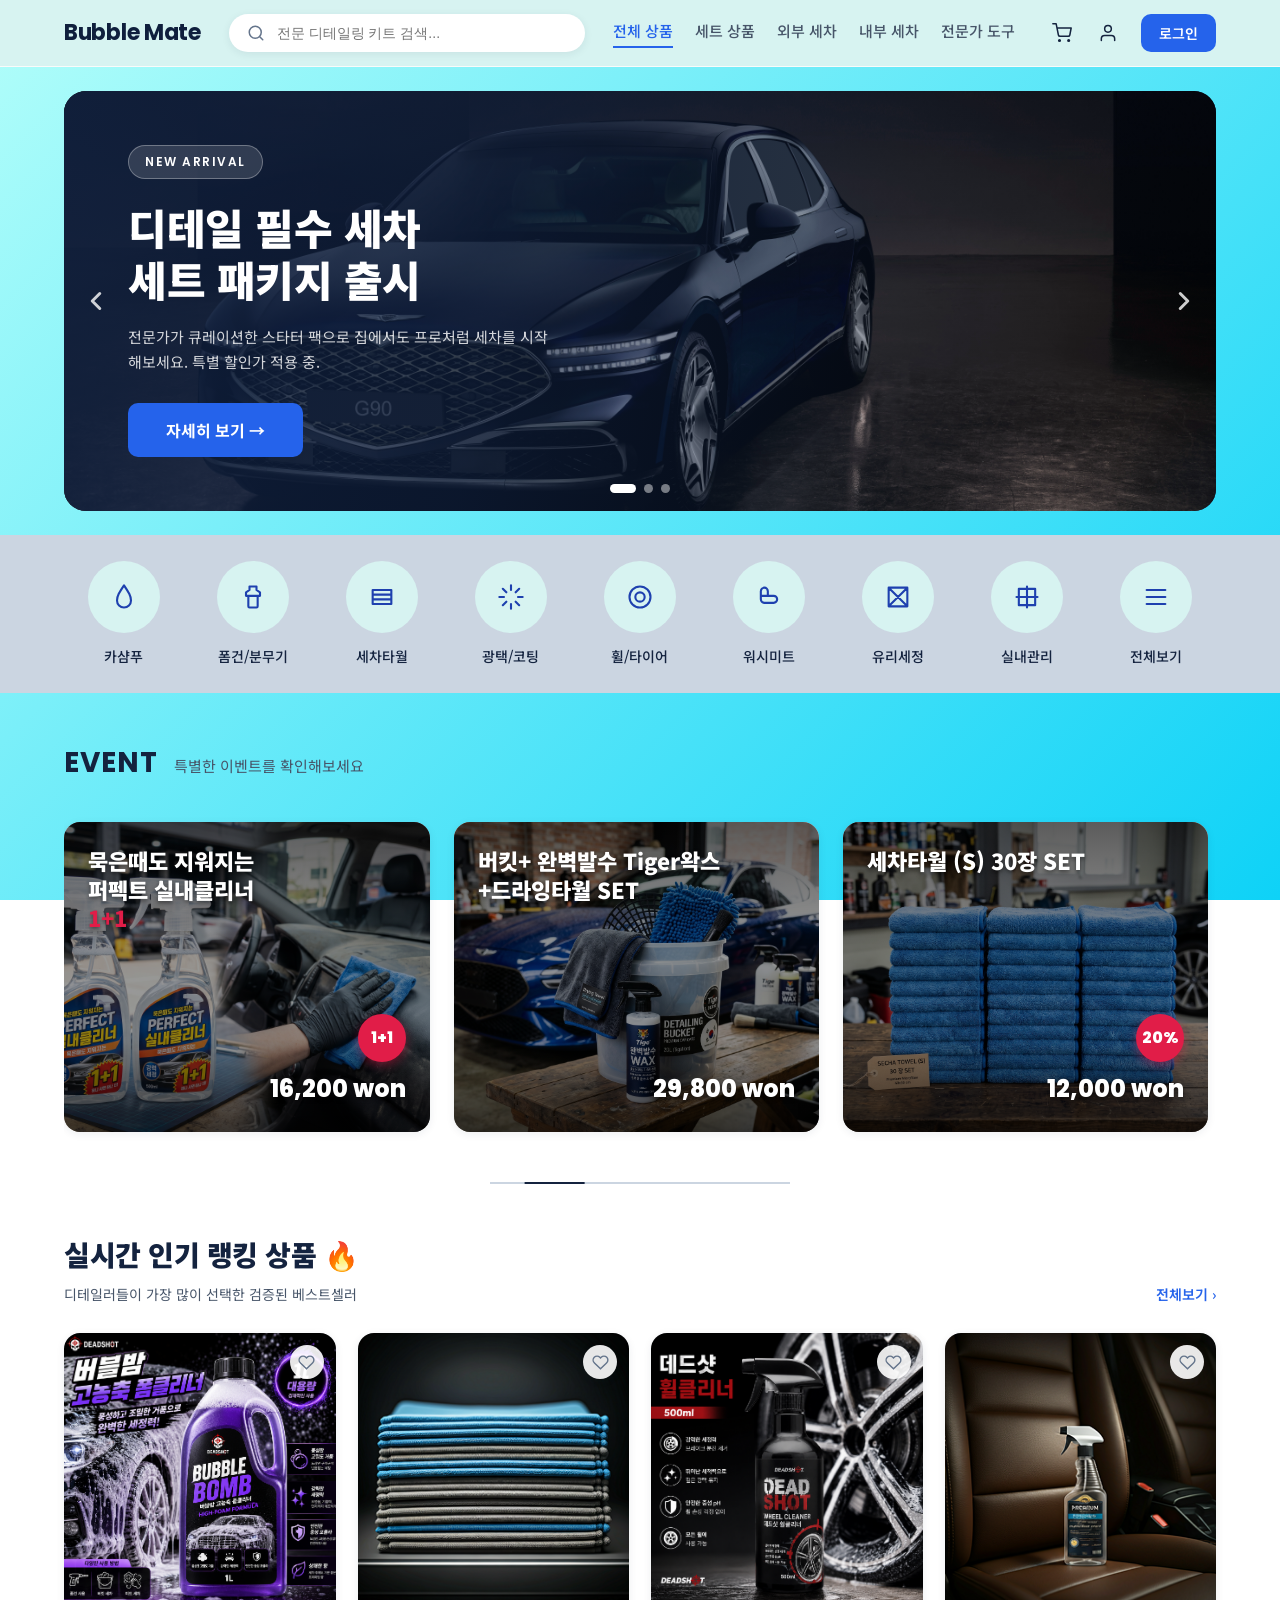
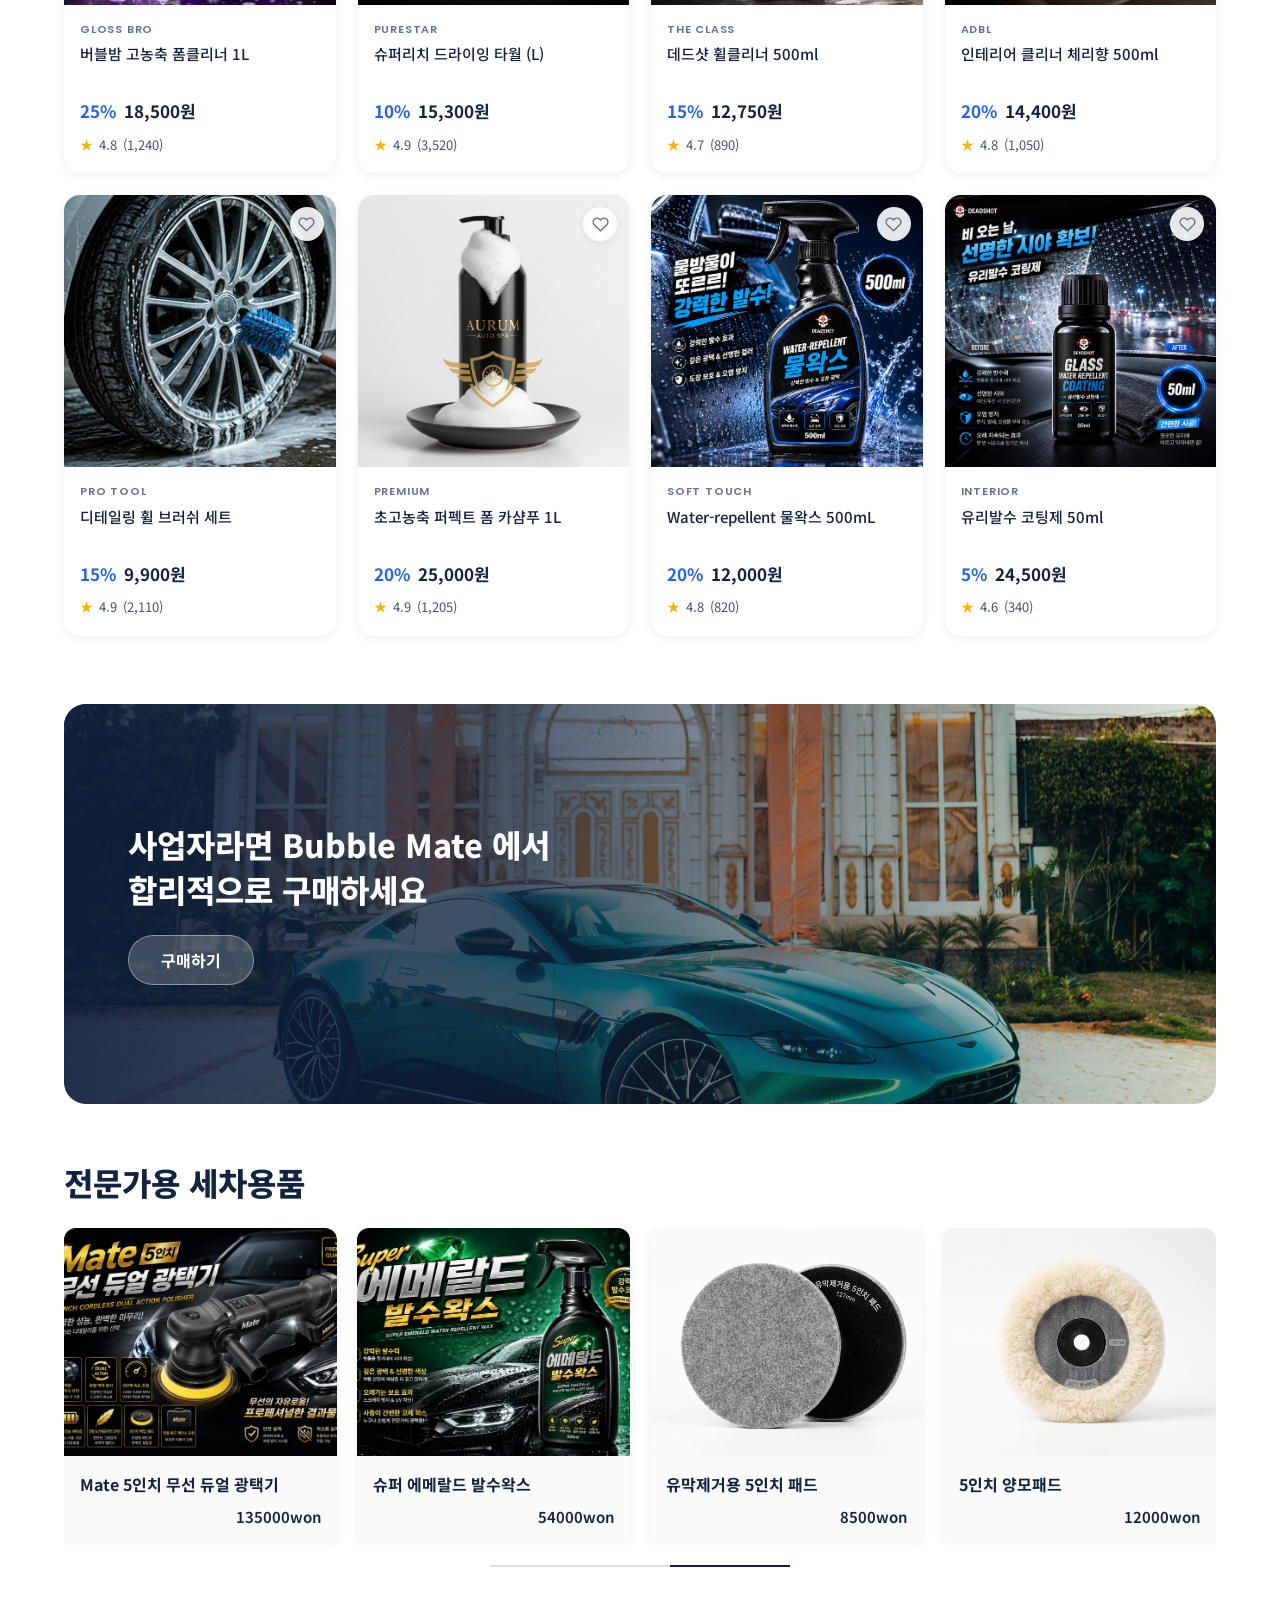
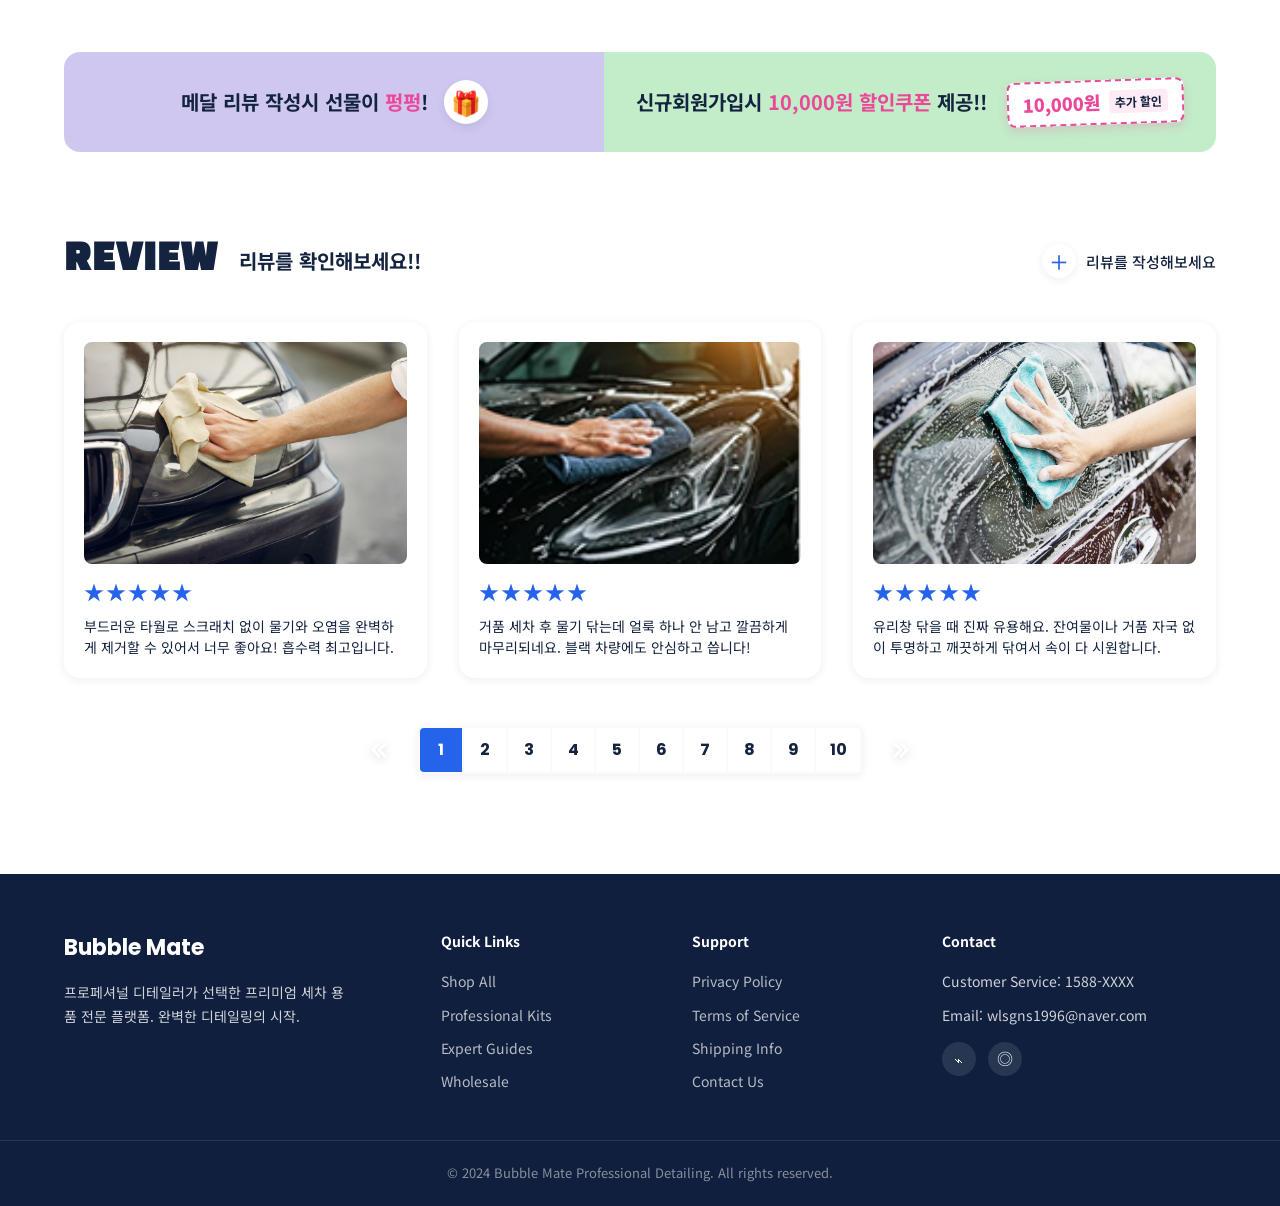
==== commit 4ab9dd0e: "Fix: Tige 오타 Tiger로 수정" ====
--- a/index.html
+++ b/index.html
@@ -101,9 +101,9 @@
           </div>
           <!-- 3번째 카드 (신규 디자인 2) -->
           <div class="event-card">
-            <img src="img_001/car_003.png" alt="버킷, Tige왁스, 드라잉타월 SET 이벤트 이미지" onerror="this.src=''; this.className='img-ph'; this.alt='Tige왁스 SET 이미지';">
-            <div class="event-overlay">
-              <h3 class="event-name">버킷+ 완벽발수 Tige왁스<br>+드라잉타월 SET</h3>
+            <img src="img_001/car_003.png" alt="버킷, Tiger왁스, 드라잉타월 SET 이벤트 이미지" onerror="this.src=''; this.className='img-ph'; this.alt='Tiger왁스 SET 이미지';">
+            <div class="event-overlay">
+              <h3 class="event-name">버킷+ 완벽발수 Tiger왁스<br>+드라잉타월 SET</h3>
               <div class="event-bottom">
                 <span class="event-price">29,800 won</span>
               </div>
@@ -153,9 +153,9 @@
           </div>
           <!-- 슬라이드를 위한 3번째 카드 복제 -->
           <div class="event-card">
-            <img src="img_001/car_003.png" alt="버킷, Tige왁스, 드라잉타월 SET 이벤트 이미지" onerror="this.src=''; this.className='img-ph'; this.alt='Tige왁스 SET 이미지';">
-            <div class="event-overlay">
-              <h3 class="event-name">버킷+ 완벽발수 Tige왁스<br>+드라잉타월 SET</h3>
+            <img src="img_001/car_003.png" alt="버킷, Tiger왁스, 드라잉타월 SET 이벤트 이미지" onerror="this.src=''; this.className='img-ph'; this.alt='Tiger왁스 SET 이미지';">
+            <div class="event-overlay">
+              <h3 class="event-name">버킷+ 완벽발수 Tiger왁스<br>+드라잉타월 SET</h3>
               <div class="event-bottom">
                 <span class="event-price">29,800 won</span>
               </div>
